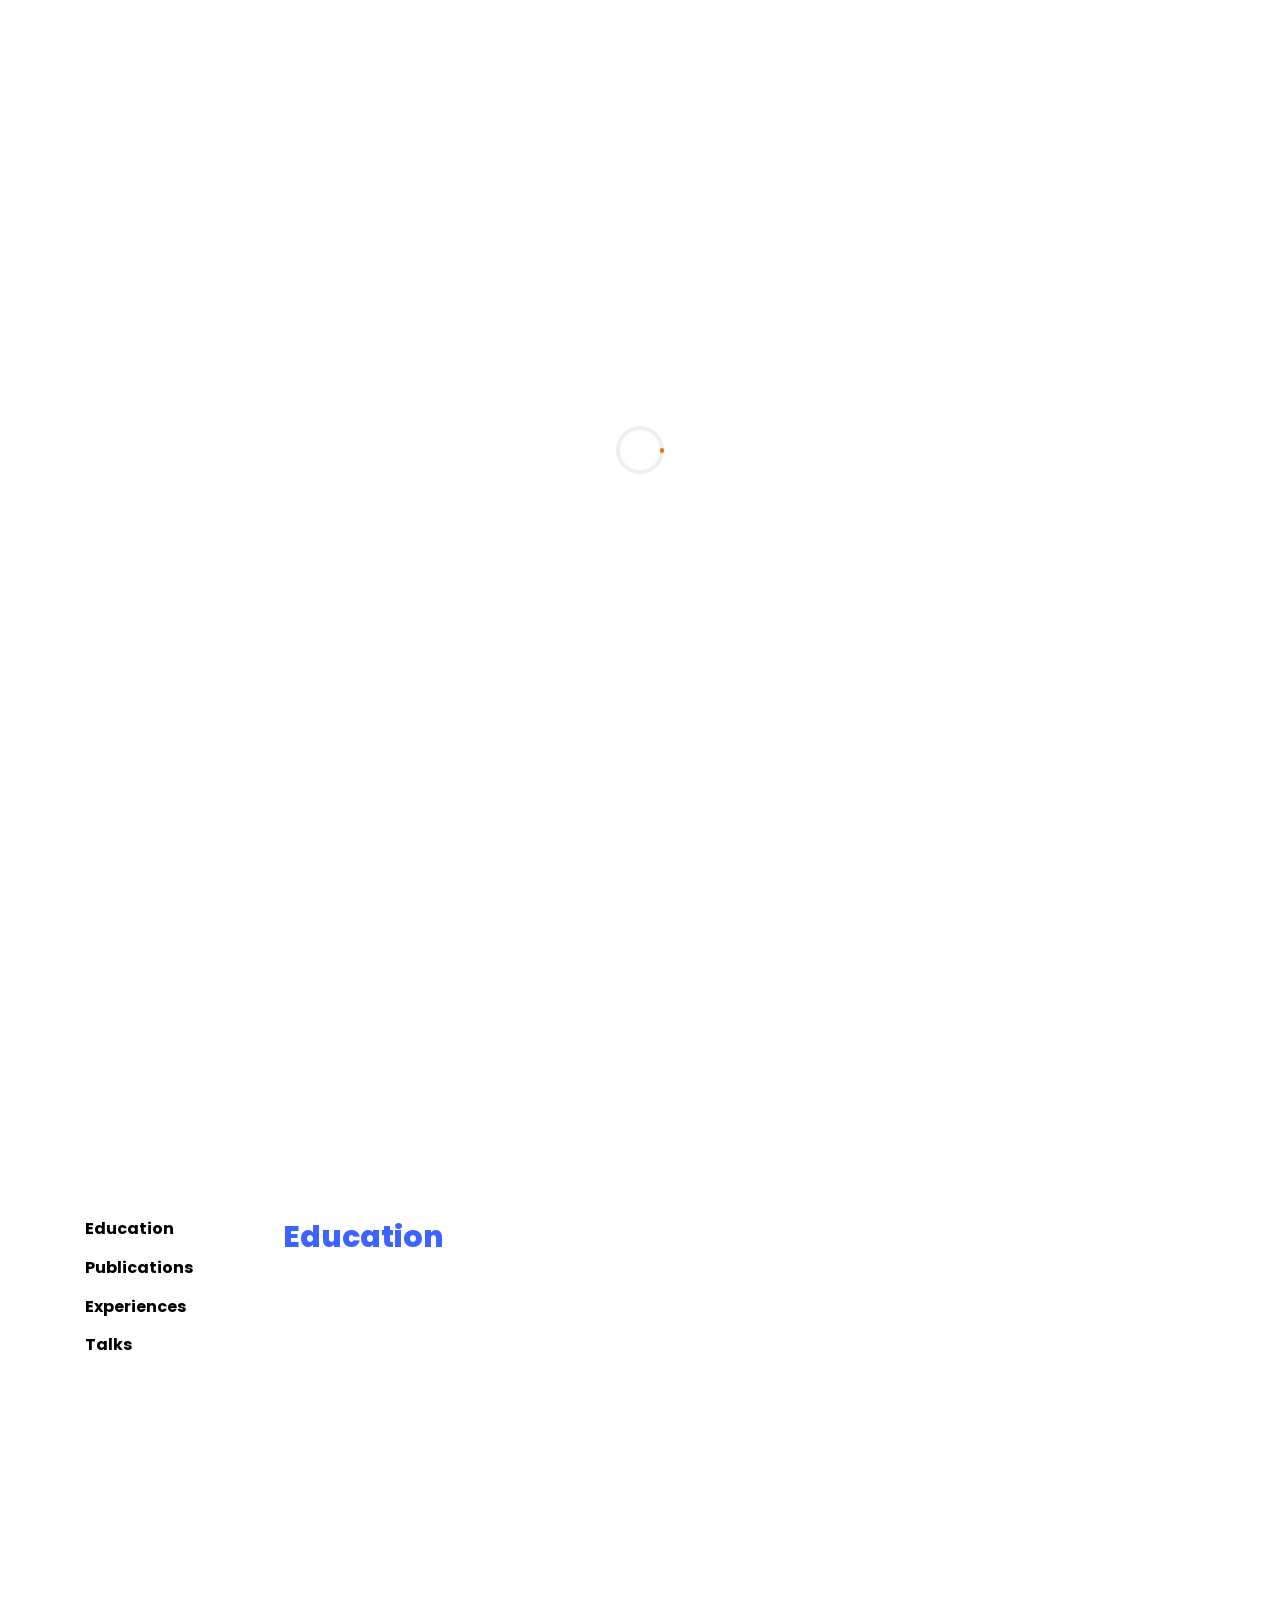
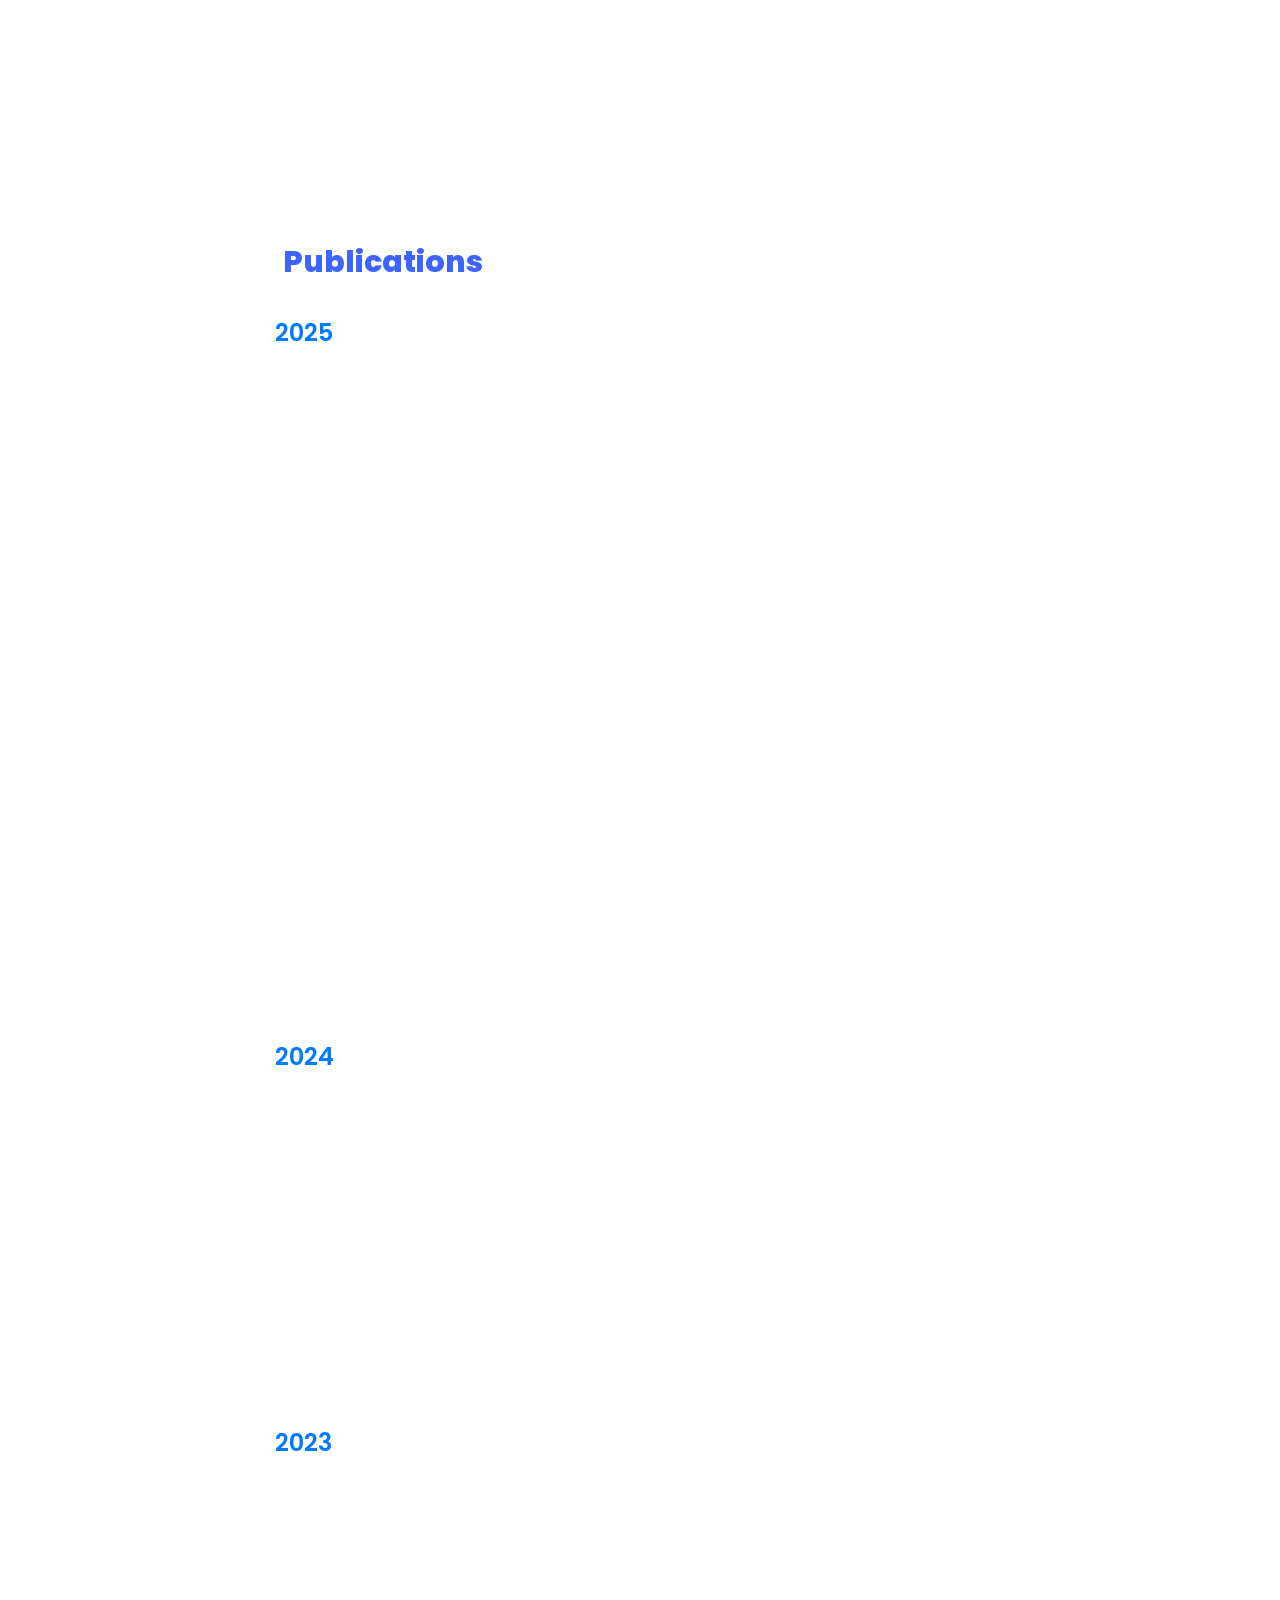
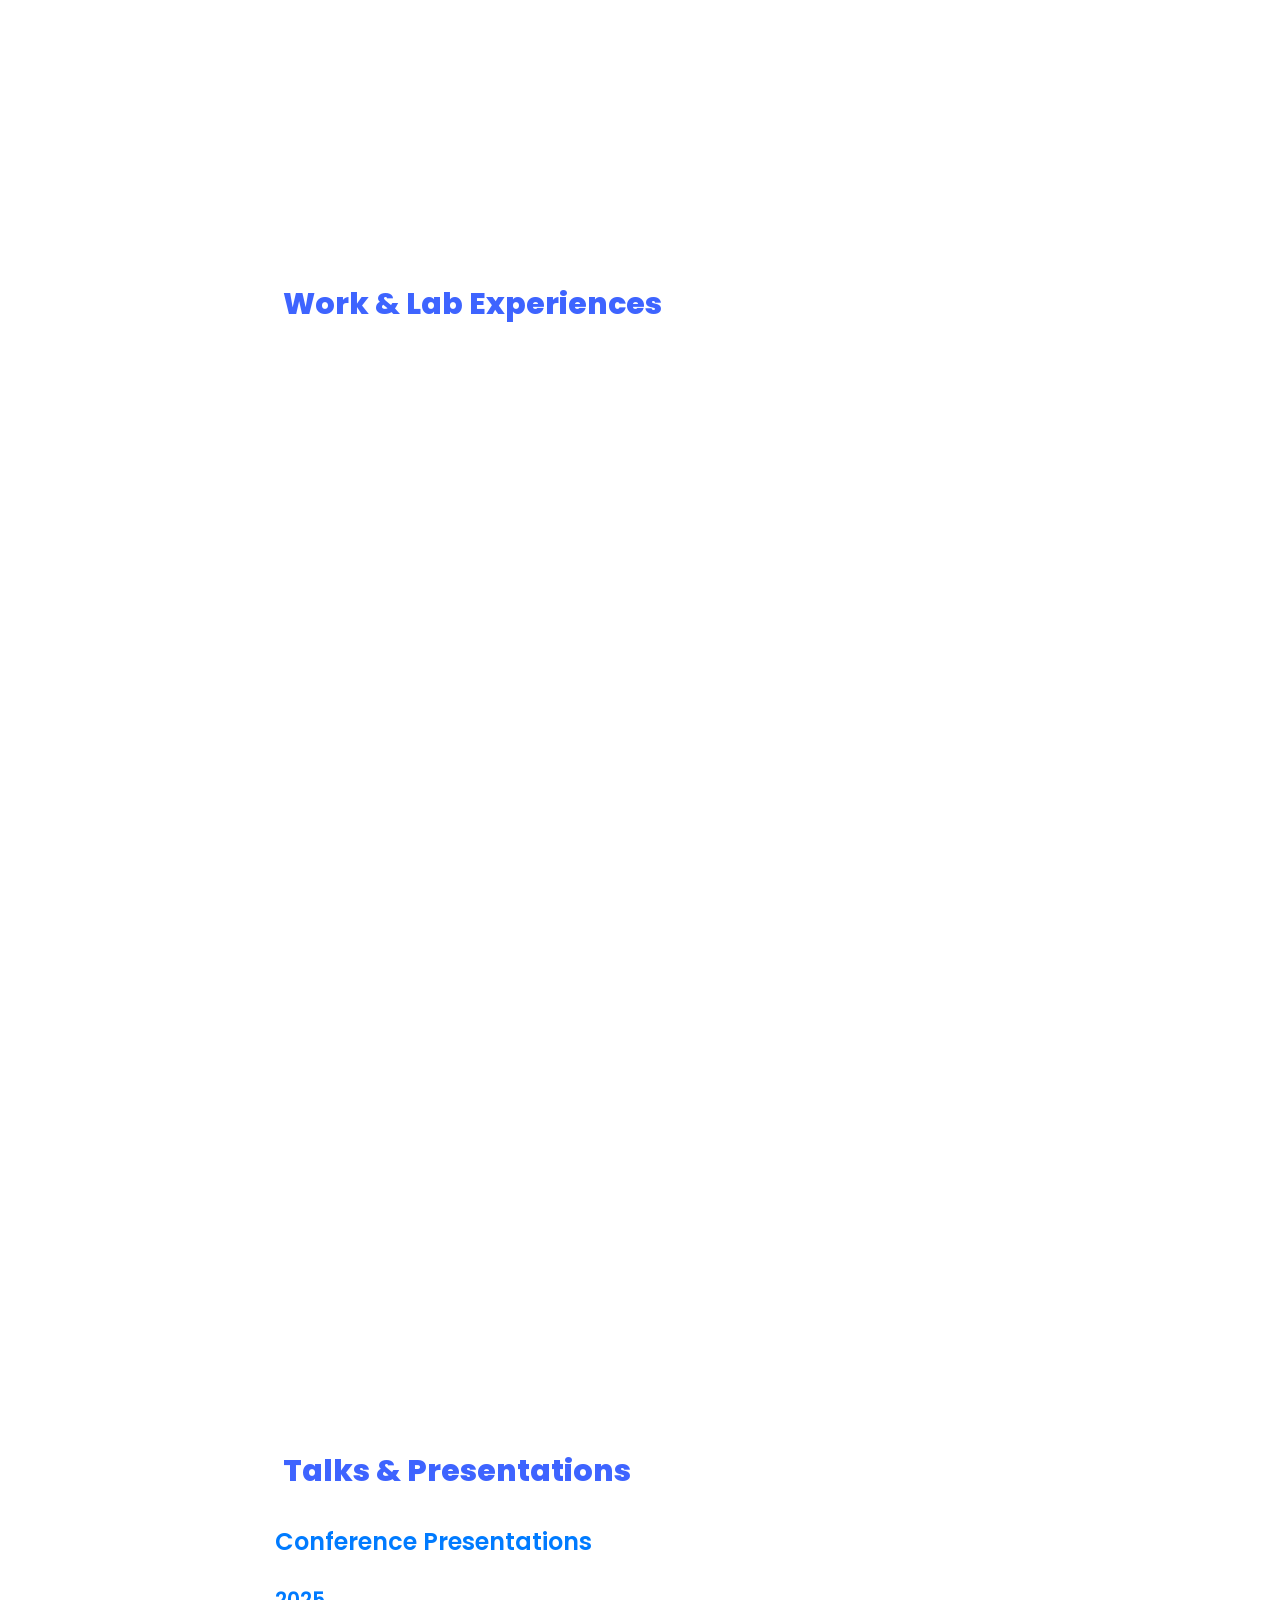
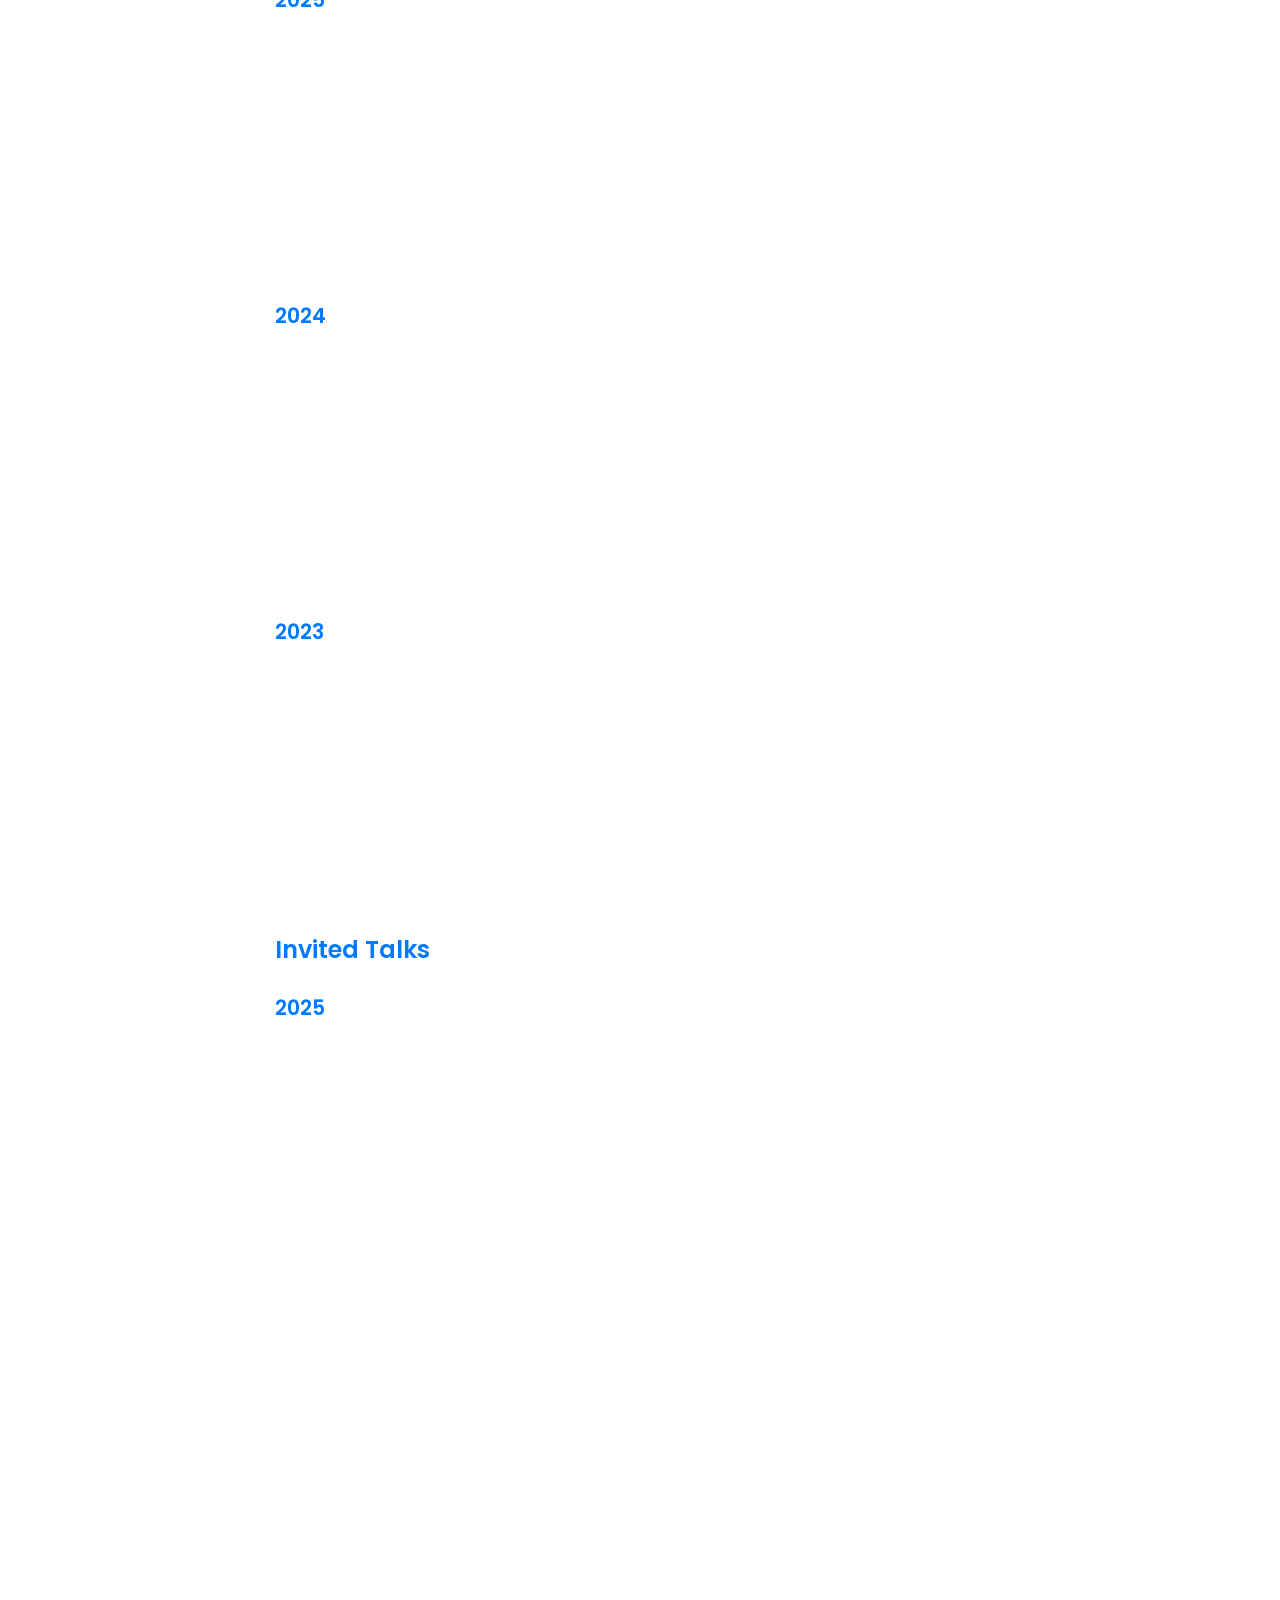
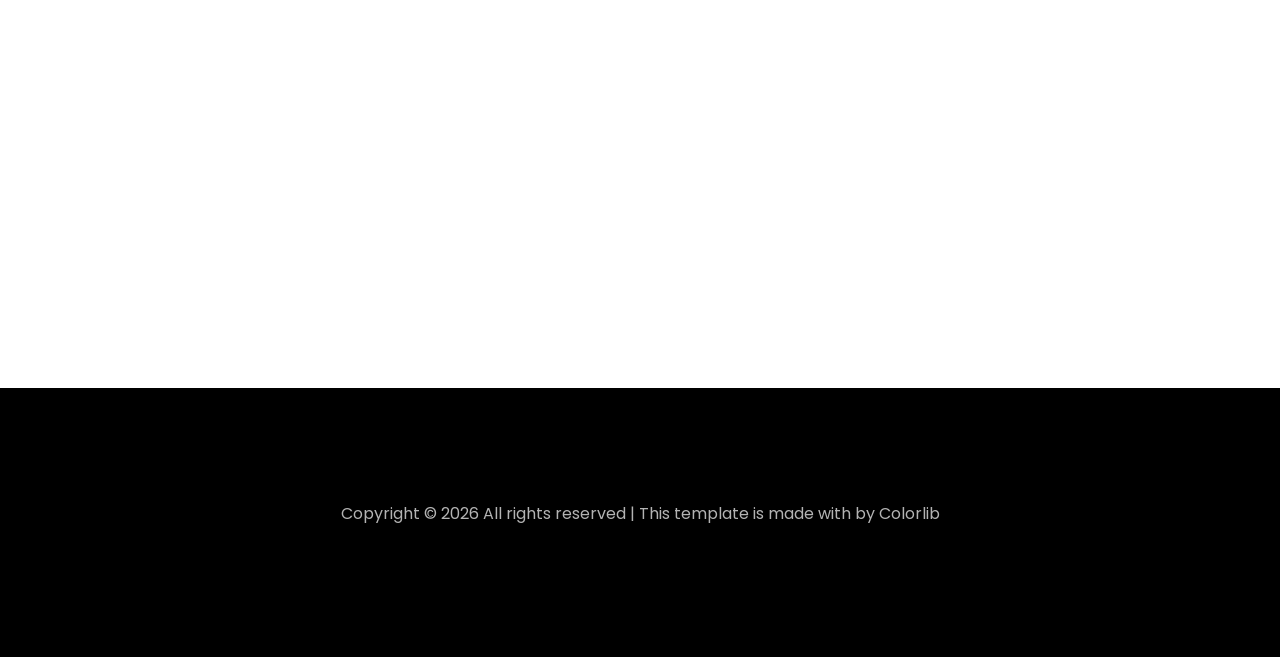
==== index.html @ ca30f2aa "mobile interactice" ====
<!DOCTYPE html>
<html lang="en">

<head>
	<title>AI Researcher Kim DongJin</title>
	<meta charset="utf-8">
	<meta name="viewport" content="width=device-width, initial-scale=1, shrink-to-fit=no">

	<link href="https://fonts.googleapis.com/css?family=Poppins:100,200,300,400,500,600,700,800,900" rel="stylesheet">

	<link rel="stylesheet" href="css/open-iconic-bootstrap.min.css">
	<link rel="stylesheet" href="css/animate.css">

	<link rel="stylesheet" href="css/owl.carousel.min.css">
	<link rel="stylesheet" href="css/owl.theme.default.min.css">
	<link rel="stylesheet" href="css/magnific-popup.css">

	<link rel="stylesheet" href="css/aos.css">

	<link rel="stylesheet" href="css/ionicons.min.css">

	<link rel="stylesheet" href="css/flaticon.css">
	<link rel="stylesheet" href="css/icomoon.css">
	<link rel="stylesheet" href="css/style.css">
</head>

<body data-spy="scroll" data-target=".site-navbar-target" data-offset="300">


	<nav class="navbar navbar-expand-lg navbar-dark ftco_navbar ftco-navbar-light site-navbar-target" id="ftco-navbar">
		<div class="container">
			<a class="navbar-brand" href="index.html"><span>K</span>imDongJin</a>
			<button class="navbar-toggler js-fh5co-nav-toggle fh5co-nav-toggle" type="button" data-toggle="collapse"
				data-target="#ftco-nav" aria-controls="ftco-nav" aria-expanded="false" aria-label="Toggle navigation">
				<span class="oi oi-menu"></span> Menu
			</button>

			<div class="collapse navbar-collapse" id="ftco-nav">
				<ul class="navbar-nav nav ml-auto">
					<li class="nav-item"><a href="#home-section" class="nav-link"><span>Home</span></a></li>
					<li class="nav-item"><a href="#about-section" class="nav-link"><span>About</span></a></li>
					<li class="nav-item"><a href="#page-1" class="nav-link"><span>Education</span></a></li>
					<li class="nav-item"><a href="#page-2" class="nav-link"><span>Publications</span></a></li>
					<li class="nav-item"><a href="#page-3" class="nav-link"><span>Experiences</span></a></li>
					<li class="nav-item"><a href="#page-4" class="nav-link"><span>Talks</span></a></li>
					<li class="nav-item"><a href="#contact-section" class="nav-link"><span>Contact</span></a></li>
				</ul>
			</div>
		</div>
	</nav>
	<section class="hero-wrap js-fullheight">
		<div class="overlay"></div>
		<div class="container">
			<div class="row no-gutters slider-text js-fullheight justify-content-center align-items-center">
				<div class="col-lg-8 col-md-6 ftco-animate d-flex align-items-center">
					<div class="text text-center">
						<span class="subheading">Hello! I am</span>
						<h1>
							Kim Dongjin
						</h1>
						<h2>I'm a
							<span class="txt-rotate" data-period="500"
								data-rotate='[  "AI Researcher", "Ph.D Student"]'></span>
						</h2>
					</div>
				</div>
			</div>
		</div>
		</div>
		<div class="mouse">
			<a href="#" class="mouse-icon">
				<div class="mouse-wheel"><span class="ion-ios-arrow-round-down"></span></div>
			</a>
		</div>
	</section>

	<section class="ftco-about img ftco-section ftco-no-pt ftco-no-pb" id="about-section">
		<div class="container">
			<div class="row d-flex no-gutters">
				<div class="col-md-6 col-lg-6 d-flex">
					<div class="img-about img d-flex align-items-stretch">
						<div class="overlay"></div>
						<div class="img d-flex align-self-stretch align-items-center"
							style="background-image:url(images/about.jpeg);">
						</div>
					</div>
				</div>
				<div class="col-md-6 col-lg-6 pl-md-5 py-5">
					<div class="row justify-content-start pb-3">
						<div class="col-md-12 heading-section ftco-animate">
							<h1 class="big">About</h1>
							<h2 class="mb-4">About Me</h2>
							<p>I am <b class="text-primary">an integrated M.S.–Ph.D. student in the DAVIAN Lab at KAIST AI, advised by Professor Jaegul Choo.</b> My research interests include Vision-Language-Action (VLA), LLM Safety, and various multi-modal learning tasks.</p>
							<ul class="about-info mt-4 px-md-0 px-2">
								<li class="d-flex"><span>Name:</span> <span>Kim Dongjin</span></li>
								<li class="d-flex"><span>Address:</span> <span>Seoul, South Korea</span></li>
								<li class="d-flex"><span>Email:</span> <span>dj_kim@kaist.ac.kr</span></li>
								<!-- <li class="d-flex"><span>Phone: </span> <span>+82-10-2128-0852</span></li> -->
								<li class="d-flex"><span>LinkedIn: </span> <span><a href="https://www.linkedin.com/in/dongjin-kim-2447952a0/" target="_blank">Click here</span></li>
							</ul>
						</div>
					</div>
					<div class="counter-wrap ftco-animate d-flex mt-md-3">
						<div class="text">
							<p class="mb-4">
								<span class="number" data-number="4">0</span>
								<span>Publications</span>
							</p>
							<p><a target="_blank"
									href="https://drive.google.com/file/d/127bTJ8GQunh0UgQpf-zDxb_RNeR0XyL8/view?usp=sharing"
									class="btn btn-primary py-3 px-3">Download CV</a></p>
						</div>
					</div>
				</div>
			</div>
		</div>
	</section>

	<section class="ftco-section ftco-no-pb ftco-counter img" id="section-counter">
		<div class="container-fluid px-md-5">
			<div class="row d-md-flex align-items-center">
				<div class="col-md d-flex justify-content-center counter-wrap ftco-animate">
					<div class="block-18 shadow">
						<div class="text">
							<strong class="number" data-number="4">0</strong>
							<span>Published Papers</span>
						</div>
					</div>
				</div>
				<!-- <div class="col-md d-flex justify-content-center counter-wrap ftco-animate">
					<div class="block-18 shadow">
						<div class="text">
							<strong class="number" data-number="5">0</strong>
							<span>Complete Projects</span>
						</div>
					</div>
				</div> -->
				<div class="col-md d-flex justify-content-center counter-wrap ftco-animate">
					<div class="block-18 shadow">
						<div class="text">
							<strong class="number" data-number="999">0</strong>
							<span>Total Research Hours</span>
						</div>
					</div>
				</div>
				<div class="col-md d-flex justify-content-center counter-wrap ftco-animate">
					<div class="block-18 shadow">
						<div class="text">
							<strong class="number" data-number="32">0</strong>
							<span>Sleepless Nights</span>
						</div>
					</div>
				</div>
			</div>
		</div>
	</section>


	<section class="ftco-section ftco-no-pb goto-here" id="resume-section">
		<div class="container">
			<div class="row">
				<div class="col-md-2">
					<nav id="navi">
						<ul>
							<li><a href="#page-1">Education</a></li>
							<li><a href="#page-2">Publications</a></li>
							<li><a href="#page-3">Experiences</a></li>
							<li><a href="#page-4">Talks</a></li>
						</ul>
					</nav>
				</div>
				<div class="col-md-10" id="education-section">
					<div id="page-1" class="page one">
						<h2 class="heading"><span class="icon-graduation-cap mr-2"></span>Education</h2>
						<div class="resume-wrap d-flex ftco-animate">
							<div class="text">
								<span class="date">2025-Present</span>
								<h2>Integrated M.S.–Ph.D. in AI</h2>
								<span class="position">KAIST, DAVIAN Lab</span>
								<ul>
									<li>Advisor: Prof. Jaegul Choo</li>
									<li>Research focus: VLA, LLM Safety, multi-modal learning</li>
								</ul>
							</div>
						</div>
						<div class="resume-wrap d-flex ftco-animate">
							<div class="text">
								<span class="date">2019-2025</span>
								<h2>B.S. in Computer Science & Engineering</h2>
								<span class="position">Kyung Hee University</span>
								<ul>
									<li>Undergraduate researcher at Visual AI Lab</li>
									<li>Advisor: Prof. Jung Uk Kim</li>
									<li>Research focus: Multi-modal learning, Video Understanding, Sound Source Localization</li>
								</ul>
							</div>
						</div>

						<!-- <div class="resume-wrap d-flex ftco-animate">
							<div class="icon d-flex align-items-center justify-content-center">
								<span class="flaticon-ideas"></span>
							</div>
							<div class="text pl-3">
								<span class="date">2014-2015</span>
								<h2>Diploma in Computer</h2>
								<span class="position">Cambridge University</span>
								<p>A small river named Duden flows by their place and supplies it with the necessary
									regelialia. It is a paradisematic country, in which roasted parts of sentences fly
									into your mouth.</p>
							</div>
						</div> -->
					</div>

					<div id="page-2" class="page two">
						<h2 class="heading"><span class="icon-book mr-2"></span>Publications</h2>
						
						<!-- 2025 Publications -->
						<div class="publication-year-group mb-5">
							<h3 class="mb-4" style="color: #007bff; font-size: 1.5rem; font-weight: 600;">2025</h3>
							
							<div class="resume-wrap d-flex ftco-animate mb-4">
								<div class="publication-image d-flex align-items-center justify-content-center">
									<a href="images/publications/2025cvpr.png" class="image-popup" data-gallery="2025">
										<img src="images/publications/2025cvpr.png" alt="Paper Figure">
									</a>
								</div>
								<div class="text pl-3">
									<h2>Object-aware Sound Source Localization via Audio-Visual Scene Understanding</h2>
									<span class="position">CVPR 2025</span>
									<p>Sung Jin Um*, <b class="text-primary">Dongjin Kim*</b>, Sangmin Lee, Jung Uk Kim (*Equal contribution)</p>
									<div class="publication-links">
										<a href="https://arxiv.org/pdf/2506.18557" target="_blank" class="btn btn-outline-secondary btn-sm">Paper</a>
										<a href="https://github.com/VisualAIKHU/OA-SSL" target="_blank" class="btn btn-outline-secondary btn-sm">Code</a>
									</div>
									<p class="mt-2">
										<span class="badge badge-secondary mr-1">#Multi-modal</span>
										<span class="badge badge-secondary mr-1">#Video Understanding</span>
										<span class="badge badge-secondary mr-1">#Sound Source Localization</span>
									</p>
								</div>
							</div>
							
							<div class="resume-wrap d-flex ftco-animate mb-4">
								<div class="publication-image d-flex align-items-center justify-content-center">
									<a href="images/publications/2025aaai.png" class="image-popup" data-gallery="2025">
										<img src="images/publications/2025aaai.png" alt="Paper Figure">
									</a>
								</div>
								<div class="text pl-3">
									<h2>Watch Video, Catch Keyword: Context-aware Keyword Attention for Moment Retrieval and Highlight Detection</h2>
									<span class="position">AAAI 2025</span>
									<p>Sung Jin Um, <b class="text-primary">Dongjin Kim</b>, Sangmin Lee, Jung Uk Kim</p>
									<div class="publication-links">
										<a href="https://arxiv.org/pdf/2501.02504" target="_blank" class="btn btn-outline-secondary btn-sm">Paper</a>
										<a href="https://github.com/VisualAIKHU/Keyword-DETR" target="_blank" class="btn btn-outline-secondary btn-sm">Code</a>
									</div>
									<p class="mt-2">
										<span class="badge badge-secondary mr-1">#Multi-modal</span>
										<span class="badge badge-secondary mr-1">#Video Understanding</span>
										<span class="badge badge-secondary mr-1">#Moment Retrieval</span>
										<span class="badge badge-secondary mr-1">#Highlight Detection</span>
									</p>
								</div>
							</div>
						</div>
						
						<!-- 2024 Publications -->
						<div class="publication-year-group mb-5">
							<h3 class="mb-4" style="color: #007bff; font-size: 1.5rem; font-weight: 600;">2024</h3>
							
							<div class="resume-wrap d-flex ftco-animate mb-4">
								<div class="publication-image d-flex align-items-center justify-content-center">
									<a href="images/publications/2024cvpr.png" class="image-popup">
										<img src="images/publications/2024cvpr.png" alt="Paper Figure">
									</a>
								</div>
								<div class="text pl-3">
									<h2>Learning to Visually Localize Sound Sources from Mixtures without Prior Source Knowledge</h2>
									<span class="position">CVPR 2024</span>
									<p><b class="text-primary">Dongjin Kim*</b>, Sung Jin Um*, Sangmin Lee, Jung Uk Kim (*Equal contribution)</p>
									<div class="publication-links">
										<a href="https://arxiv.org/pdf/2403.17420" target="_blank" class="btn btn-outline-secondary btn-sm">Paper</a>
										<a href="https://github.com/VisualAIKHU/NoPrior_MultiSSL" target="_blank" class="btn btn-outline-secondary btn-sm">Code</a>
									</div>
									<p class="mt-2">
										<span class="badge badge-secondary mr-1">#Multi-modal</span>
										<span class="badge badge-secondary mr-1">#Video Understanding</span>
										<span class="badge badge-secondary mr-1">#Sound Source Localization</span>
									</p>
								</div>
							</div>
						</div>
						
						<!-- 2023 Publications -->
						<div class="publication-year-group mb-5">
							<h3 class="mb-4" style="color: #007bff; font-size: 1.5rem; font-weight: 600;">2023</h3>
							
							<div class="resume-wrap d-flex ftco-animate mb-4">
								<div class="publication-image d-flex align-items-center justify-content-center">
									<a href="images/publications/2023acmmm.png" class="image-popup">
										<img src="images/publications/2023acmmm.png" alt="Paper Figure">
									</a>
								</div>
								<div class="text pl-3">
									<h2>Audio-Visual Spatial Integration and Recursive Attention for Robust Sound Source Localization</h2>
									<span class="position">ACM MM 2023</span>
									<p>Sung Jin Um*, <b class="text-primary">Dongjin Kim*</b>, Jung Uk Kim (*Equal contribution)</p>
									<div class="publication-links">
										<a href="https://arxiv.org/pdf/2308.06087" target="_blank" class="btn btn-outline-secondary btn-sm">Paper</a>
										<a href="https://github.com/VisualAIKHU/SIRA-SSL" target="_blank" class="btn btn-outline-secondary btn-sm">Code</a>
									</div>
									<p class="mt-2">
										<span class="badge badge-secondary mr-1">#Multi-modal</span>
										<span class="badge badge-secondary mr-1">#Video Understanding</span>
										<span class="badge badge-secondary mr-1">#Sound Source Localization</span>
									</p>
								</div>
							</div>
							
	
						</div>
					</div>
					<div id="page-3" class="page three">
						<h2 class="heading"><span class="icon-briefcase mr-2"></span>Work & Lab Experiences</h2>
						<div class="resume-wrap d-flex ftco-animate">
							<div class="text">
								<span class="date">2025.03-Present</span>
								<h2>Integrated M.S.–Ph.D. Student</h2>
								<span class="position">DAVIAN Lab, KAIST AI</span>
								<ul>
									<li>Research on VLA, LLM Safety, and multi-modal learning.</li>
								</ul>
							</div>

						</div>
						<div class="resume-wrap d-flex ftco-animate">
							<div class="text">
								<span class="date">2024.03-2024.08</span>
								<h2>AI Engineer</h2>
								<span class="position">LETSUR, AI Startup</span>
								<ul>
									<li>Development of AI-based services utilizing LLMs and RAG</li>
								</ul>
							</div>
						</div>
						<div class="resume-wrap d-flex ftco-animate">
							<div class="text">
								<span class="date">2024.01-2024.02</span>
								<h2>AI Research Intern</h2>
								<span class="position">ETRI, Electronics and Telecommunications Research Institute</span>
								<ul>
									<li>Research on Video Moment Retrieval and Highlight Detection</li>
								</ul>
							</div>
						</div>
						<div class="resume-wrap d-flex ftco-animate">
							<div class="text">
								<span class="date">2022.11-2025.02</span>
								<h2>Undergraduate Researcher</h2>
								<span class="position">Visaul AI Lab, Kyung Hee University</span><br>
								<b class="text-primary">Supervisor</b>
								<p>Jung Uk Kim</p>
								<b class="text-primary">Publications</b>
								<ul>
									<li>[CVPR 2025] Object-aware Sound Source Localization via Audio-Visual Scene Understanding</li>
									<li>[AAAI 2025] Watch Video, Catch Keyword: Context-aware Keyword Attention for Moment Retrieval and Highlight Detection</li>
									<li>[CVPR 2024] Learning to Visually Localize Sound Sources from Mixtures without Prior Source Knowledge</li>
									<li>[ACM MM 2023] Audio-Visual Spatial Integration and Recursive Attention for Robust Sound Source Localization</li>
								</ul>
							</div>
						</div>
					</div>
					<div id="page-4" class="page four">
						<h2 class="heading"><span class="icon-microphone mr-2"></span>Talks & Presentations</h2>
						
						<!-- Conference Presentations -->
						<div class="mb-5">
							<h3 class="mb-4" style="color: #007bff; font-size: 1.5rem; font-weight: 600;">Conference Presentations</h3>
							
							<!-- 2025 Conference Presentations -->
							<div class="conference-presentations-year-group mb-5">
								<h4 class="mb-4" style="color: #007bff; font-size: 1.3rem; font-weight: 600;">2025</h4>
								<div class="resume-wrap d-flex ftco-animate mb-4">
									<div class="text">
										<h2>Object-aware Sound Source Localization via Audio-Visual Scene Understanding</h2>
										<span class="position">CVPR 2025, Nashville, Tennessee</span>
										<p>Poster presentation at the Conference on Computer Vision and Pattern Recognition (CVPR) 2025.</p>
										<p><a href="https://drive.google.com/file/d/1jiWdDW-M36Kz0_FKCIjJUfNUm4NLBTTj/view?usp=sharing" target="_blank" class="btn btn-outline-secondary btn-sm">Poster</a></p>
									</div>
								</div>
							</div>
							
							<!-- 2024 Conference Presentations -->
							<div class="conference-presentations-year-group mb-5">
								<h4 class="mb-4" style="color: #007bff; font-size: 1.3rem; font-weight: 600;">2024</h4>
								<div class="resume-wrap d-flex ftco-animate mb-4">
									<div class="text">
										<h2>Learning to Visually Localize Sound Sources from Mixtures without Prior Source Knowledge</h2>
										<span class="position">CVPR 2024, Seattle, WA</span>
										<p>Poster presentation at the Conference on Computer Vision and Pattern Recognition (CVPR) 2024.</p>
										<p><a href="https://drive.google.com/file/d/193Kaj39fKGO5P8gANP2YrtEUzGP53D9f/view?usp=sharing" target="_blank" class="btn btn-outline-secondary btn-sm">Poster</a></p>
									</div>
								</div>
							</div>
							
							<!-- 2023 Conference Presentations -->
							<div class="conference-presentations-year-group mb-5">
								<h4 class="mb-4" style="color: #007bff; font-size: 1.3rem; font-weight: 600;">2023</h4>
								<div class="resume-wrap d-flex ftco-animate mb-4">
									<div class="text">
										<h2>Audio-Visual Spatial Integration and Recursive Attention for Robust Sound Source Localization</h2>
										<span class="position">ACM MM 2023, Ottawa, Canada</span>
										<p>Poster presentation at the ACM International Conference on Multimedia (ACM MM) 2023.</p>
										<p><a href="https://drive.google.com/file/d/1hsAtNijwl_e8HYFY-YE4gqDRqW5Z518Z/view?usp=sharing" target="_blank" class="btn btn-outline-secondary btn-sm">Poster</a></p>
									</div>
								</div>
							</div>
						</div>
						
						<!-- Invited Talks -->
						<div>
							<h3 class="mb-4" style="color: #007bff; font-size: 1.5rem; font-weight: 600;">Invited Talks</h3>
							
							<!-- 2025 Invited Talks -->
							<div class="invited-talks-year-group mb-5">
								<h4 class="mb-4" style="color: #007bff; font-size: 1.3rem; font-weight: 600;">2025</h4>
								
								<div class="resume-wrap d-flex ftco-animate mb-4">
									<div class="text">
										<h2>My Experience of CVPR Acceptance as an Undergraduate and Advice for Graduate School</h2>
										<span class="position">NexusAI Cohort 2 Final Seminar, Seoul, South Korea</span>
										<p>Invited talk on my experience of submitting CVPR 2025 and my advice for pursuing a PhD.</p>
										<p><a href="https://docs.google.com/presentation/d/1dxXHxFden4PiSRDmVaeSS21DxjGIrmlee7jQmjLEZIk/edit?usp=sharing" target="_blank" class="btn btn-outline-secondary btn-sm">Slides</a></p>
									</div>
								</div>
								
								<!-- <div class="resume-wrap d-flex ftco-animate mb-4">
									<div class="text">
										<h2>Invited Talk Title</h2>
										<span class="position">Event Name, Location</span>
										<p>Description of the invited talk.</p>
										<p><a href="#" target="_blank" class="btn btn-outline-secondary btn-sm">Slides</a></p>
									</div>
								</div> -->
							</div>
						</div>
					</div>
				</div>
			</div>
		</div>
	</section>

	<!-- <section class="ftco-section ftco-hireme img" style="background-image: url(images/bg_1.jpg)">
		<div class="overlay"></div>
		<div class="container">
			<div class="row justify-content-center">
				<div class="col-md-7 ftco-animate text-center">
					<h2>함께할 <span>회사를 찾는 중</span> 입니다.</h2>
					<p>A small river named Duden flows by their place and supplies it with the necessary regelialia.</p>
					<p class="mb-0"><a href="#" class="btn btn-primary py-3 px-5">연락주세요.</a></p>
				</div>
			</div>
		</div>
	</section> -->

	<section class="ftco-section contact-section ftco-no-pb" id="contact-section">
		<div class="container">
			<div class="row justify-content-center mb-5 pb-3">
				<div class="col-md-7 heading-section text-center ftco-animate">
					<h1 class="big big-2">Contact</h1>
					<h2 class="mb-4">Contact Me</h2>
					<p>
					If you have questions about my research<br>
					or would like to discuss a potential collaboration,<br />
					please feel free to reach out at any time.</p>
				</div>
			</div>

			<div class="row d-flex contact-info mb-5">
				<div class="col-md-6 col-lg-3 d-flex ftco-animate">
					<div class="align-self-stretch box text-center p-4 shadow">
						<div class="icon d-flex align-items-center justify-content-center">
							<span class="icon-map-signs"></span>
						</div>
						<div>
							<h3 class="mb-4">Address</h3>
							<p>Seoul, South Korea</p>
						</div>
					</div>
				</div>
				<div class="col-md-6 col-lg-3 d-flex ftco-animate">
					<div class="align-self-stretch box text-center p-4 shadow">
						<div class="icon d-flex align-items-center justify-content-center">
							<span class="icon-phone2"></span>
						</div>
						<div>
							<h3 class="mb-4">Contact Number</h3>
							<p><a href="tel://+82-10-2128-0852">+ 82 10 2128 0852</a></p>
						</div>
					</div>
				</div>
				<div class="col-md-6 col-lg-3 d-flex ftco-animate">
					<div class="align-self-stretch box text-center p-4 shadow">
						<div class="icon d-flex align-items-center justify-content-center">
							<span class="icon-paper-plane"></span>
						</div>
						<div>
							<h3 class="mb-4">Email Address</h3>
							<p><a href="mailto:dj_kim@kaist.ac.kr">dj_kim@kaist.ac.kr</a></p>
						</div>
					</div>
				</div>
				<div class="col-md-6 col-lg-3 d-flex ftco-animate">
					<div class="align-self-stretch box text-center p-4 shadow">
						<div class="icon d-flex align-items-center justify-content-center">
							<span class="icon-globe"></span>
						</div>
						<div>
							<h3 class="mb-4">LinkedIn</h3>
							<p><a href="https://www.linkedin.com/in/dongjin-kim-2447952a0/" target="_blank">LinkedIn Profile</a></p>
						</div>
					</div>
				</div>
			</div>

		</div>
	</section>


	<footer class="ftco-footer ftco-section">
		<div class="container">

			<div class="row">
				<div class="col-md-12 text-center">
					<p>
						<!-- Link back to Colorlib can't be removed. Template is licensed under CC BY 3.0. -->
						Copyright &copy;
						<script>document.write(new Date().getFullYear());</script> All rights reserved | This template
						is made with <i class="icon-heart color-danger" aria-hidden="true"></i> by <a
							href="https://colorlib.com" target="_blank">Colorlib</a>
						<!-- Link back to Colorlib can't be removed. Template is licensed under CC BY 3.0. -->
					</p>
				</div>
			</div>
		</div>
	</footer>



	<!-- loader -->
	<div id="ftco-loader" class="show fullscreen"><svg class="circular" width="48px" height="48px">
			<circle class="path-bg" cx="24" cy="24" r="22" fill="none" stroke-width="4" stroke="#eeeeee" />
			<circle class="path" cx="24" cy="24" r="22" fill="none" stroke-width="4" stroke-miterlimit="10"
				stroke="#F96D00" />
		</svg></div>


	<script src="js/jquery.min.js"></script>
	<script src="js/jquery-migrate-3.0.1.min.js"></script>
	<script src="js/popper.min.js"></script>
	<script src="js/bootstrap.min.js"></script>
	<script src="js/jquery.easing.1.3.js"></script>
	<script src="js/jquery.waypoints.min.js"></script>
	<script src="js/jquery.stellar.min.js"></script>
	<script src="js/owl.carousel.min.js"></script>
	<script src="js/jquery.magnific-popup.min.js"></script>
	<script src="js/aos.js"></script>
	<script src="js/jquery.animateNumber.min.js"></script>
	<script src="js/scrollax.min.js"></script>

	<script src="js/main.js"></script>

</body>

</html>
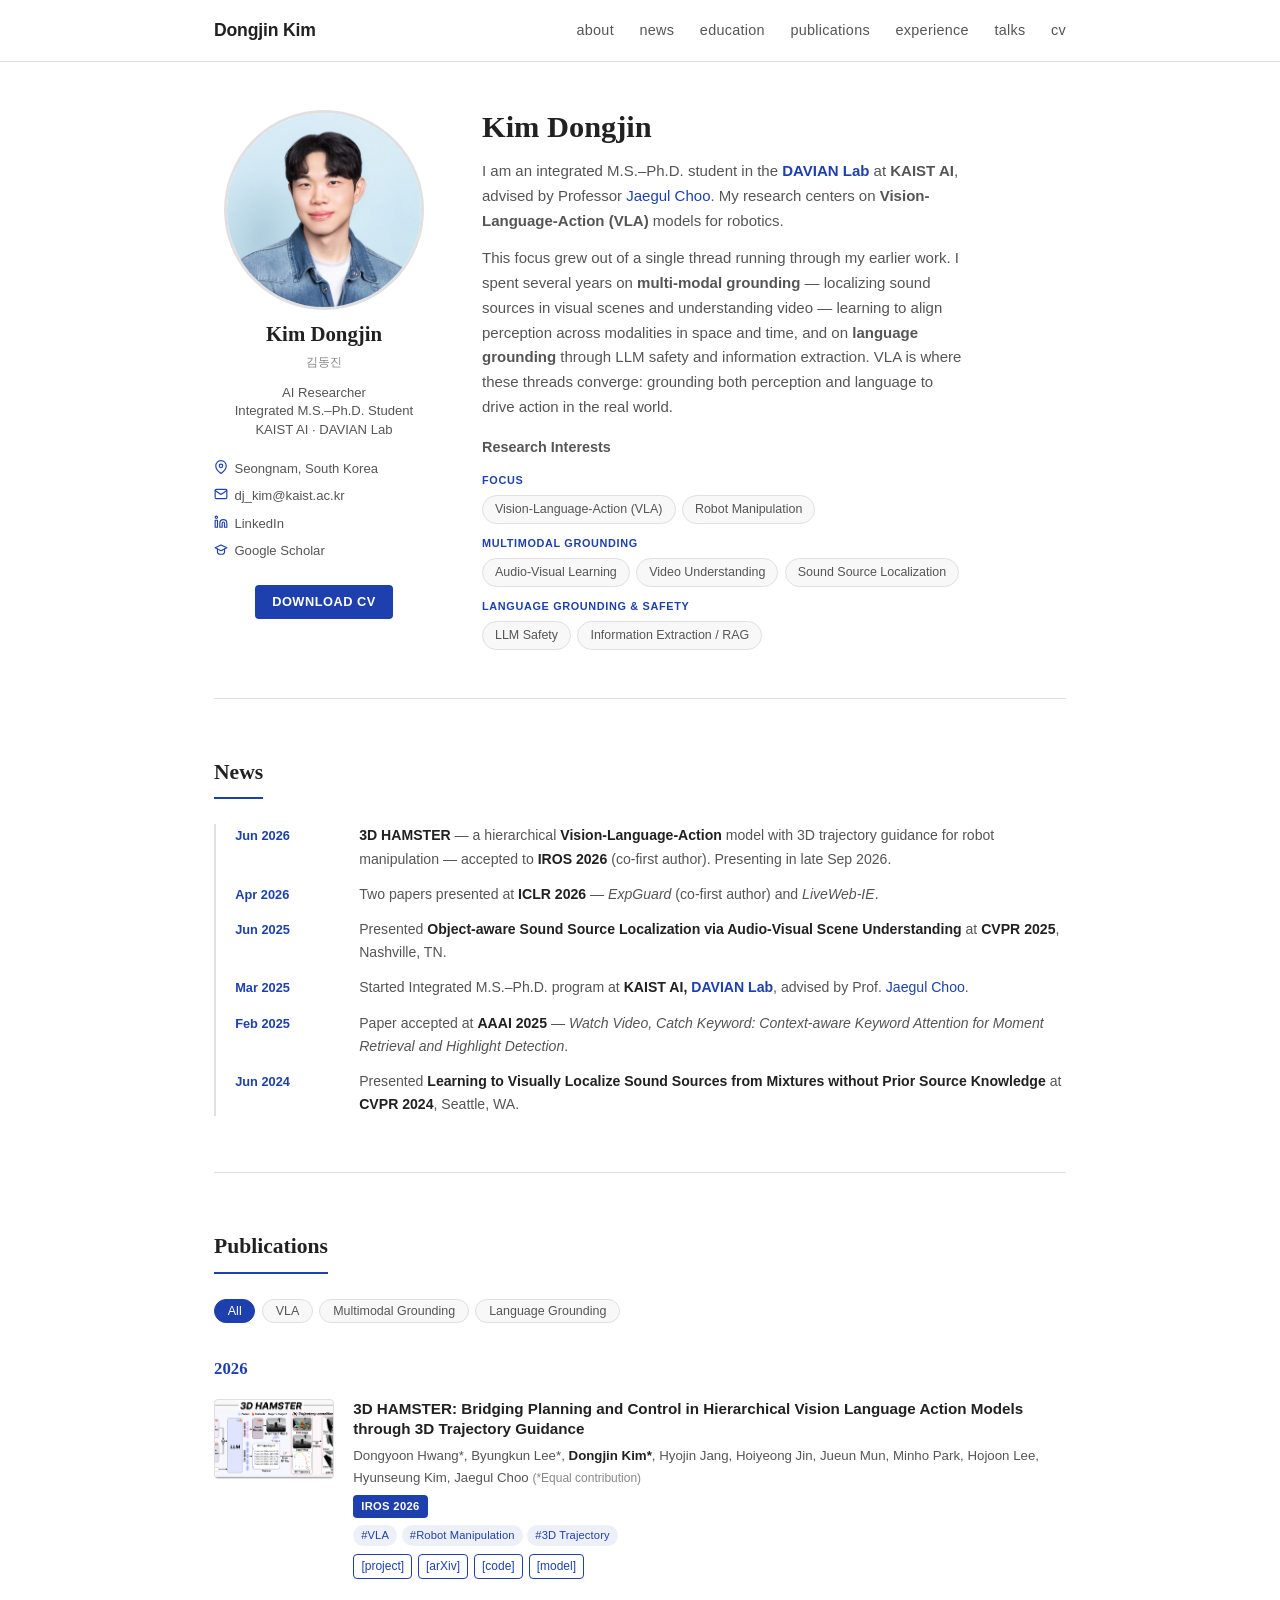
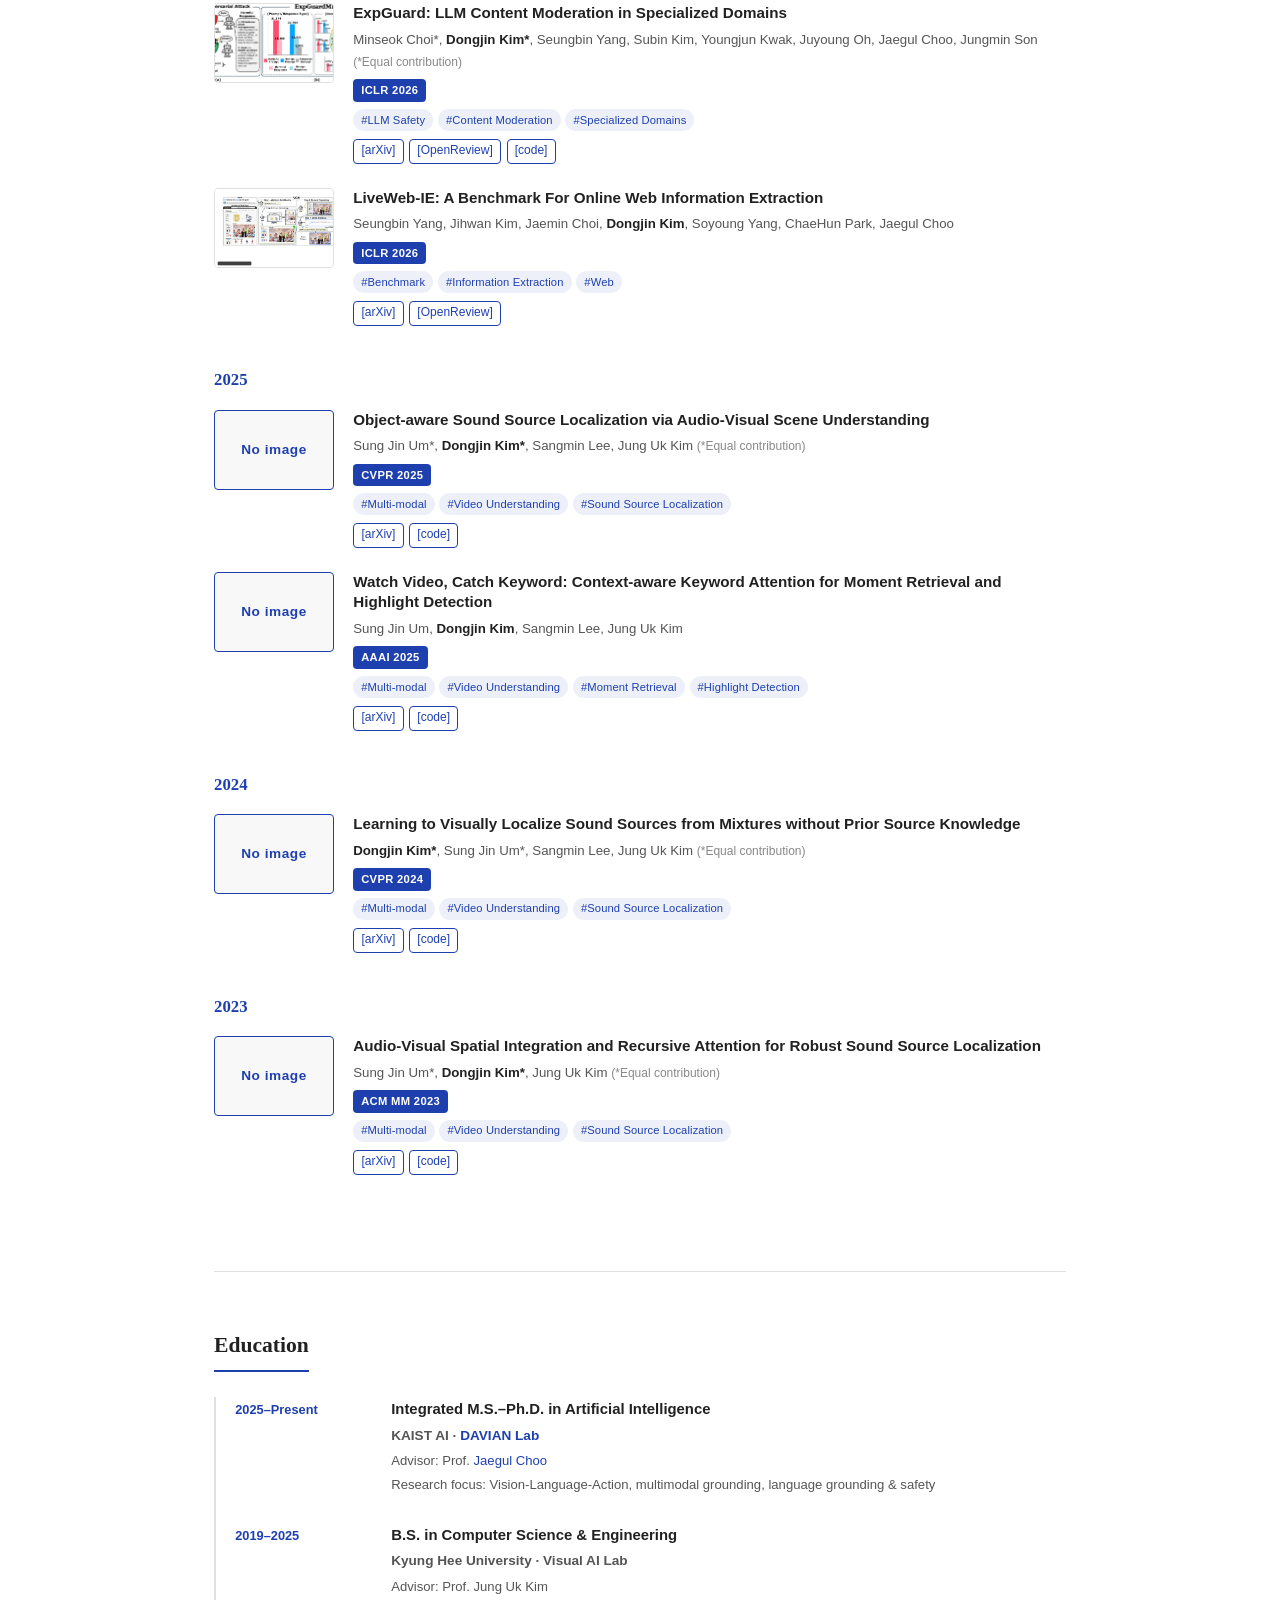
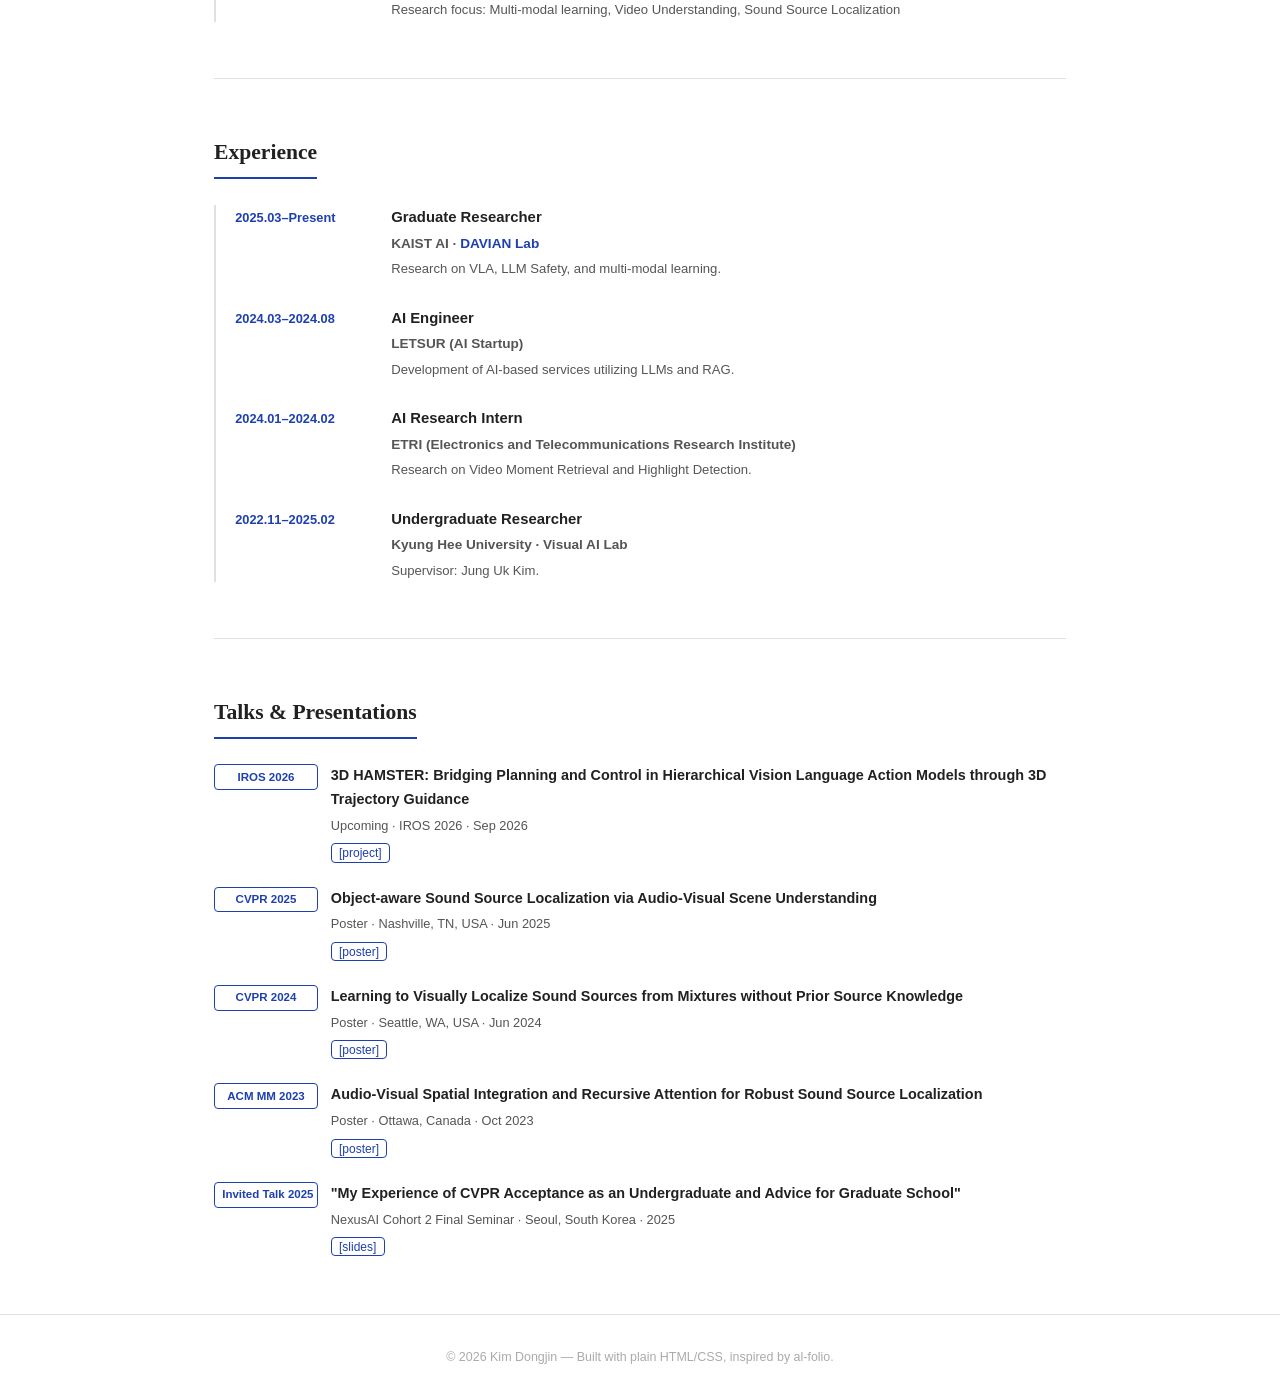
==== commit 274eef82: "feat: add 3D HAMSTER, VLA grounding narrative, and profile updates - Add 3D HAMSTER (IROS 2026, co-f" ====
--- a/index.html
+++ b/index.html
@@ -1,575 +1,592 @@
 <!DOCTYPE html>
 <html lang="en">
-
 <head>
-	<title>AI Researcher Kim DongJin</title>
-	<meta charset="utf-8">
-	<meta name="viewport" content="width=device-width, initial-scale=1, shrink-to-fit=no">
-
-	<link href="https://fonts.googleapis.com/css?family=Poppins:100,200,300,400,500,600,700,800,900" rel="stylesheet">
-
-	<link rel="stylesheet" href="css/open-iconic-bootstrap.min.css">
-	<link rel="stylesheet" href="css/animate.css">
-
-	<link rel="stylesheet" href="css/owl.carousel.min.css">
-	<link rel="stylesheet" href="css/owl.theme.default.min.css">
-	<link rel="stylesheet" href="css/magnific-popup.css">
-
-	<link rel="stylesheet" href="css/aos.css">
-
-	<link rel="stylesheet" href="css/ionicons.min.css">
-
-	<link rel="stylesheet" href="css/flaticon.css">
-	<link rel="stylesheet" href="css/icomoon.css">
-	<link rel="stylesheet" href="css/style.css">
+  <meta charset="UTF-8" />
+  <meta name="viewport" content="width=device-width, initial-scale=1.0" />
+  <title>Kim Dongjin — AI Researcher · KAIST</title>
+  <meta name="description" content="Portfolio of Kim Dongjin, Integrated M.S.–Ph.D. student at KAIST AI / DAVIAN Lab. Research on Vision-Language-Action (VLA), LLM Safety, and multi-modal learning." />
+  <meta property="og:title" content="Kim Dongjin — AI Researcher" />
+  <meta property="og:description" content="Integrated M.S.–Ph.D. student at KAIST AI / DAVIAN Lab. VLA · LLM Safety · Multi-modal learning." />
+  <meta property="og:image" content="images/profile_img_web.jpg" />
+  <meta property="og:type" content="website" />
+  <meta name="twitter:card" content="summary" />
+  <link rel="stylesheet" href="css/portfolio.css" />
 </head>
-
-<body data-spy="scroll" data-target=".site-navbar-target" data-offset="300">
-
-
-	<nav class="navbar navbar-expand-lg navbar-dark ftco_navbar ftco-navbar-light site-navbar-target" id="ftco-navbar">
-		<div class="container">
-			<a class="navbar-brand" href="index.html"><span>K</span>imDongJin</a>
-			<button class="navbar-toggler js-fh5co-nav-toggle fh5co-nav-toggle" type="button" data-toggle="collapse"
-				data-target="#ftco-nav" aria-controls="ftco-nav" aria-expanded="false" aria-label="Toggle navigation">
-				<span class="oi oi-menu"></span> Menu
-			</button>
-
-			<div class="collapse navbar-collapse" id="ftco-nav">
-				<ul class="navbar-nav nav ml-auto">
-					<li class="nav-item"><a href="#home-section" class="nav-link"><span>Home</span></a></li>
-					<li class="nav-item"><a href="#about-section" class="nav-link"><span>About</span></a></li>
-					<li class="nav-item"><a href="#page-1" class="nav-link"><span>Education</span></a></li>
-					<li class="nav-item"><a href="#page-2" class="nav-link"><span>Publications</span></a></li>
-					<li class="nav-item"><a href="#page-3" class="nav-link"><span>Experiences</span></a></li>
-					<li class="nav-item"><a href="#page-4" class="nav-link"><span>Talks</span></a></li>
-					<li class="nav-item"><a href="#contact-section" class="nav-link"><span>Contact</span></a></li>
-				</ul>
-			</div>
-		</div>
-	</nav>
-	<section class="hero-wrap js-fullheight">
-		<div class="overlay"></div>
-		<div class="container">
-			<div class="row no-gutters slider-text js-fullheight justify-content-center align-items-center">
-				<div class="col-lg-8 col-md-6 ftco-animate d-flex align-items-center">
-					<div class="text text-center">
-						<span class="subheading">Hello! I am</span>
-						<h1>
-							Kim Dongjin
-						</h1>
-						<h2>I'm a
-							<span class="txt-rotate" data-period="500"
-								data-rotate='[  "AI Researcher", "Ph.D Student"]'></span>
-						</h2>
-					</div>
-				</div>
-			</div>
-		</div>
-		</div>
-		<div class="mouse">
-			<a href="#" class="mouse-icon">
-				<div class="mouse-wheel"><span class="ion-ios-arrow-round-down"></span></div>
-			</a>
-		</div>
-	</section>
-
-	<section class="ftco-about img ftco-section ftco-no-pt ftco-no-pb" id="about-section">
-		<div class="container">
-			<div class="row d-flex no-gutters">
-				<div class="col-md-6 col-lg-6 d-flex">
-					<div class="img-about img d-flex align-items-stretch">
-						<div class="overlay"></div>
-						<div class="img d-flex align-self-stretch align-items-center"
-							style="background-image:url(images/about.jpeg);">
-						</div>
-					</div>
-				</div>
-				<div class="col-md-6 col-lg-6 pl-md-5 py-5">
-					<div class="row justify-content-start pb-3">
-						<div class="col-md-12 heading-section ftco-animate">
-							<h1 class="big">About</h1>
-							<h2 class="mb-4">About Me</h2>
-							<p>I am <b class="text-primary">an integrated M.S.–Ph.D. student in the DAVIAN Lab at KAIST AI, advised by Professor Jaegul Choo.</b> My research interests include Vision-Language-Action (VLA), LLM Safety, and various multi-modal learning tasks.</p>
-							<ul class="about-info mt-4 px-md-0 px-2">
-								<li class="d-flex"><span>Name:</span> <span>Kim Dongjin</span></li>
-								<li class="d-flex"><span>Address:</span> <span>Seoul, South Korea</span></li>
-								<li class="d-flex"><span>Email:</span> <span>dj_kim@kaist.ac.kr</span></li>
-								<!-- <li class="d-flex"><span>Phone: </span> <span>+82-10-2128-0852</span></li> -->
-								<li class="d-flex"><span>LinkedIn: </span> <span><a href="https://www.linkedin.com/in/dongjin-kim-2447952a0/" target="_blank">Click here</span></li>
-							</ul>
-						</div>
-					</div>
-					<div class="counter-wrap ftco-animate d-flex mt-md-3">
-						<div class="text">
-							<p class="mb-4">
-								<span class="number" data-number="4">0</span>
-								<span>Publications</span>
-							</p>
-							<p><a target="_blank"
-									href="https://drive.google.com/file/d/127bTJ8GQunh0UgQpf-zDxb_RNeR0XyL8/view?usp=sharing"
-									class="btn btn-primary py-3 px-3">Download CV</a></p>
-						</div>
-					</div>
-				</div>
-			</div>
-		</div>
-	</section>
-
-	<section class="ftco-section ftco-no-pb ftco-counter img" id="section-counter">
-		<div class="container-fluid px-md-5">
-			<div class="row d-md-flex align-items-center">
-				<div class="col-md d-flex justify-content-center counter-wrap ftco-animate">
-					<div class="block-18 shadow">
-						<div class="text">
-							<strong class="number" data-number="4">0</strong>
-							<span>Published Papers</span>
-						</div>
-					</div>
-				</div>
-				<!-- <div class="col-md d-flex justify-content-center counter-wrap ftco-animate">
-					<div class="block-18 shadow">
-						<div class="text">
-							<strong class="number" data-number="5">0</strong>
-							<span>Complete Projects</span>
-						</div>
-					</div>
-				</div> -->
-				<div class="col-md d-flex justify-content-center counter-wrap ftco-animate">
-					<div class="block-18 shadow">
-						<div class="text">
-							<strong class="number" data-number="999">0</strong>
-							<span>Total Research Hours</span>
-						</div>
-					</div>
-				</div>
-				<div class="col-md d-flex justify-content-center counter-wrap ftco-animate">
-					<div class="block-18 shadow">
-						<div class="text">
-							<strong class="number" data-number="32">0</strong>
-							<span>Sleepless Nights</span>
-						</div>
-					</div>
-				</div>
-			</div>
-		</div>
-	</section>
-
-
-	<section class="ftco-section ftco-no-pb goto-here" id="resume-section">
-		<div class="container">
-			<div class="row">
-				<div class="col-md-2">
-					<nav id="navi">
-						<ul>
-							<li><a href="#page-1">Education</a></li>
-							<li><a href="#page-2">Publications</a></li>
-							<li><a href="#page-3">Experiences</a></li>
-							<li><a href="#page-4">Talks</a></li>
-						</ul>
-					</nav>
-				</div>
-				<div class="col-md-10" id="education-section">
-					<div id="page-1" class="page one">
-						<h2 class="heading"><span class="icon-graduation-cap mr-2"></span>Education</h2>
-						<div class="resume-wrap d-flex ftco-animate">
-							<div class="text">
-								<span class="date">2025-Present</span>
-								<h2>Integrated M.S.–Ph.D. in AI</h2>
-								<span class="position">KAIST, DAVIAN Lab</span>
-								<ul>
-									<li>Advisor: Prof. Jaegul Choo</li>
-									<li>Research focus: VLA, LLM Safety, multi-modal learning</li>
-								</ul>
-							</div>
-						</div>
-						<div class="resume-wrap d-flex ftco-animate">
-							<div class="text">
-								<span class="date">2019-2025</span>
-								<h2>B.S. in Computer Science & Engineering</h2>
-								<span class="position">Kyung Hee University</span>
-								<ul>
-									<li>Undergraduate researcher at Visual AI Lab</li>
-									<li>Advisor: Prof. Jung Uk Kim</li>
-									<li>Research focus: Multi-modal learning, Video Understanding, Sound Source Localization</li>
-								</ul>
-							</div>
-						</div>
-
-						<!-- <div class="resume-wrap d-flex ftco-animate">
-							<div class="icon d-flex align-items-center justify-content-center">
-								<span class="flaticon-ideas"></span>
-							</div>
-							<div class="text pl-3">
-								<span class="date">2014-2015</span>
-								<h2>Diploma in Computer</h2>
-								<span class="position">Cambridge University</span>
-								<p>A small river named Duden flows by their place and supplies it with the necessary
-									regelialia. It is a paradisematic country, in which roasted parts of sentences fly
-									into your mouth.</p>
-							</div>
-						</div> -->
-					</div>
-
-					<div id="page-2" class="page two">
-						<h2 class="heading"><span class="icon-book mr-2"></span>Publications</h2>
-						
-						<!-- 2025 Publications -->
-						<div class="publication-year-group mb-5">
-							<h3 class="mb-4" style="color: #007bff; font-size: 1.5rem; font-weight: 600;">2025</h3>
-							
-							<div class="resume-wrap d-flex ftco-animate mb-4">
-								<div class="publication-image d-flex align-items-center justify-content-center">
-									<a href="images/publications/2025cvpr.png" class="image-popup" data-gallery="2025">
-										<img src="images/publications/2025cvpr.png" alt="Paper Figure">
-									</a>
-								</div>
-								<div class="text pl-3">
-									<h2>Object-aware Sound Source Localization via Audio-Visual Scene Understanding</h2>
-									<span class="position">CVPR 2025</span>
-									<p>Sung Jin Um*, <b class="text-primary">Dongjin Kim*</b>, Sangmin Lee, Jung Uk Kim (*Equal contribution)</p>
-									<div class="publication-links">
-										<a href="https://arxiv.org/pdf/2506.18557" target="_blank" class="btn btn-outline-secondary btn-sm">Paper</a>
-										<a href="https://github.com/VisualAIKHU/OA-SSL" target="_blank" class="btn btn-outline-secondary btn-sm">Code</a>
-									</div>
-									<p class="mt-2">
-										<span class="badge badge-secondary mr-1">#Multi-modal</span>
-										<span class="badge badge-secondary mr-1">#Video Understanding</span>
-										<span class="badge badge-secondary mr-1">#Sound Source Localization</span>
-									</p>
-								</div>
-							</div>
-							
-							<div class="resume-wrap d-flex ftco-animate mb-4">
-								<div class="publication-image d-flex align-items-center justify-content-center">
-									<a href="images/publications/2025aaai.png" class="image-popup" data-gallery="2025">
-										<img src="images/publications/2025aaai.png" alt="Paper Figure">
-									</a>
-								</div>
-								<div class="text pl-3">
-									<h2>Watch Video, Catch Keyword: Context-aware Keyword Attention for Moment Retrieval and Highlight Detection</h2>
-									<span class="position">AAAI 2025</span>
-									<p>Sung Jin Um, <b class="text-primary">Dongjin Kim</b>, Sangmin Lee, Jung Uk Kim</p>
-									<div class="publication-links">
-										<a href="https://arxiv.org/pdf/2501.02504" target="_blank" class="btn btn-outline-secondary btn-sm">Paper</a>
-										<a href="https://github.com/VisualAIKHU/Keyword-DETR" target="_blank" class="btn btn-outline-secondary btn-sm">Code</a>
-									</div>
-									<p class="mt-2">
-										<span class="badge badge-secondary mr-1">#Multi-modal</span>
-										<span class="badge badge-secondary mr-1">#Video Understanding</span>
-										<span class="badge badge-secondary mr-1">#Moment Retrieval</span>
-										<span class="badge badge-secondary mr-1">#Highlight Detection</span>
-									</p>
-								</div>
-							</div>
-						</div>
-						
-						<!-- 2024 Publications -->
-						<div class="publication-year-group mb-5">
-							<h3 class="mb-4" style="color: #007bff; font-size: 1.5rem; font-weight: 600;">2024</h3>
-							
-							<div class="resume-wrap d-flex ftco-animate mb-4">
-								<div class="publication-image d-flex align-items-center justify-content-center">
-									<a href="images/publications/2024cvpr.png" class="image-popup">
-										<img src="images/publications/2024cvpr.png" alt="Paper Figure">
-									</a>
-								</div>
-								<div class="text pl-3">
-									<h2>Learning to Visually Localize Sound Sources from Mixtures without Prior Source Knowledge</h2>
-									<span class="position">CVPR 2024</span>
-									<p><b class="text-primary">Dongjin Kim*</b>, Sung Jin Um*, Sangmin Lee, Jung Uk Kim (*Equal contribution)</p>
-									<div class="publication-links">
-										<a href="https://arxiv.org/pdf/2403.17420" target="_blank" class="btn btn-outline-secondary btn-sm">Paper</a>
-										<a href="https://github.com/VisualAIKHU/NoPrior_MultiSSL" target="_blank" class="btn btn-outline-secondary btn-sm">Code</a>
-									</div>
-									<p class="mt-2">
-										<span class="badge badge-secondary mr-1">#Multi-modal</span>
-										<span class="badge badge-secondary mr-1">#Video Understanding</span>
-										<span class="badge badge-secondary mr-1">#Sound Source Localization</span>
-									</p>
-								</div>
-							</div>
-						</div>
-						
-						<!-- 2023 Publications -->
-						<div class="publication-year-group mb-5">
-							<h3 class="mb-4" style="color: #007bff; font-size: 1.5rem; font-weight: 600;">2023</h3>
-							
-							<div class="resume-wrap d-flex ftco-animate mb-4">
-								<div class="publication-image d-flex align-items-center justify-content-center">
-									<a href="images/publications/2023acmmm.png" class="image-popup">
-										<img src="images/publications/2023acmmm.png" alt="Paper Figure">
-									</a>
-								</div>
-								<div class="text pl-3">
-									<h2>Audio-Visual Spatial Integration and Recursive Attention for Robust Sound Source Localization</h2>
-									<span class="position">ACM MM 2023</span>
-									<p>Sung Jin Um*, <b class="text-primary">Dongjin Kim*</b>, Jung Uk Kim (*Equal contribution)</p>
-									<div class="publication-links">
-										<a href="https://arxiv.org/pdf/2308.06087" target="_blank" class="btn btn-outline-secondary btn-sm">Paper</a>
-										<a href="https://github.com/VisualAIKHU/SIRA-SSL" target="_blank" class="btn btn-outline-secondary btn-sm">Code</a>
-									</div>
-									<p class="mt-2">
-										<span class="badge badge-secondary mr-1">#Multi-modal</span>
-										<span class="badge badge-secondary mr-1">#Video Understanding</span>
-										<span class="badge badge-secondary mr-1">#Sound Source Localization</span>
-									</p>
-								</div>
-							</div>
-							
-	
-						</div>
-					</div>
-					<div id="page-3" class="page three">
-						<h2 class="heading"><span class="icon-briefcase mr-2"></span>Work & Lab Experiences</h2>
-						<div class="resume-wrap d-flex ftco-animate">
-							<div class="text">
-								<span class="date">2025.03-Present</span>
-								<h2>Integrated M.S.–Ph.D. Student</h2>
-								<span class="position">DAVIAN Lab, KAIST AI</span>
-								<ul>
-									<li>Research on VLA, LLM Safety, and multi-modal learning.</li>
-								</ul>
-							</div>
-
-						</div>
-						<div class="resume-wrap d-flex ftco-animate">
-							<div class="text">
-								<span class="date">2024.03-2024.08</span>
-								<h2>AI Engineer</h2>
-								<span class="position">LETSUR, AI Startup</span>
-								<ul>
-									<li>Development of AI-based services utilizing LLMs and RAG</li>
-								</ul>
-							</div>
-						</div>
-						<div class="resume-wrap d-flex ftco-animate">
-							<div class="text">
-								<span class="date">2024.01-2024.02</span>
-								<h2>AI Research Intern</h2>
-								<span class="position">ETRI, Electronics and Telecommunications Research Institute</span>
-								<ul>
-									<li>Research on Video Moment Retrieval and Highlight Detection</li>
-								</ul>
-							</div>
-						</div>
-						<div class="resume-wrap d-flex ftco-animate">
-							<div class="text">
-								<span class="date">2022.11-2025.02</span>
-								<h2>Undergraduate Researcher</h2>
-								<span class="position">Visaul AI Lab, Kyung Hee University</span><br>
-								<b class="text-primary">Supervisor</b>
-								<p>Jung Uk Kim</p>
-								<b class="text-primary">Publications</b>
-								<ul>
-									<li>[CVPR 2025] Object-aware Sound Source Localization via Audio-Visual Scene Understanding</li>
-									<li>[AAAI 2025] Watch Video, Catch Keyword: Context-aware Keyword Attention for Moment Retrieval and Highlight Detection</li>
-									<li>[CVPR 2024] Learning to Visually Localize Sound Sources from Mixtures without Prior Source Knowledge</li>
-									<li>[ACM MM 2023] Audio-Visual Spatial Integration and Recursive Attention for Robust Sound Source Localization</li>
-								</ul>
-							</div>
-						</div>
-					</div>
-					<div id="page-4" class="page four">
-						<h2 class="heading"><span class="icon-microphone mr-2"></span>Talks & Presentations</h2>
-						
-						<!-- Conference Presentations -->
-						<div class="mb-5">
-							<h3 class="mb-4" style="color: #007bff; font-size: 1.5rem; font-weight: 600;">Conference Presentations</h3>
-							
-							<!-- 2025 Conference Presentations -->
-							<div class="conference-presentations-year-group mb-5">
-								<h4 class="mb-4" style="color: #007bff; font-size: 1.3rem; font-weight: 600;">2025</h4>
-								<div class="resume-wrap d-flex ftco-animate mb-4">
-									<div class="text">
-										<h2>Object-aware Sound Source Localization via Audio-Visual Scene Understanding</h2>
-										<span class="position">CVPR 2025, Nashville, Tennessee</span>
-										<p>Poster presentation at the Conference on Computer Vision and Pattern Recognition (CVPR) 2025.</p>
-										<p><a href="https://drive.google.com/file/d/1jiWdDW-M36Kz0_FKCIjJUfNUm4NLBTTj/view?usp=sharing" target="_blank" class="btn btn-outline-secondary btn-sm">Poster</a></p>
-									</div>
-								</div>
-							</div>
-							
-							<!-- 2024 Conference Presentations -->
-							<div class="conference-presentations-year-group mb-5">
-								<h4 class="mb-4" style="color: #007bff; font-size: 1.3rem; font-weight: 600;">2024</h4>
-								<div class="resume-wrap d-flex ftco-animate mb-4">
-									<div class="text">
-										<h2>Learning to Visually Localize Sound Sources from Mixtures without Prior Source Knowledge</h2>
-										<span class="position">CVPR 2024, Seattle, WA</span>
-										<p>Poster presentation at the Conference on Computer Vision and Pattern Recognition (CVPR) 2024.</p>
-										<p><a href="https://drive.google.com/file/d/193Kaj39fKGO5P8gANP2YrtEUzGP53D9f/view?usp=sharing" target="_blank" class="btn btn-outline-secondary btn-sm">Poster</a></p>
-									</div>
-								</div>
-							</div>
-							
-							<!-- 2023 Conference Presentations -->
-							<div class="conference-presentations-year-group mb-5">
-								<h4 class="mb-4" style="color: #007bff; font-size: 1.3rem; font-weight: 600;">2023</h4>
-								<div class="resume-wrap d-flex ftco-animate mb-4">
-									<div class="text">
-										<h2>Audio-Visual Spatial Integration and Recursive Attention for Robust Sound Source Localization</h2>
-										<span class="position">ACM MM 2023, Ottawa, Canada</span>
-										<p>Poster presentation at the ACM International Conference on Multimedia (ACM MM) 2023.</p>
-										<p><a href="https://drive.google.com/file/d/1hsAtNijwl_e8HYFY-YE4gqDRqW5Z518Z/view?usp=sharing" target="_blank" class="btn btn-outline-secondary btn-sm">Poster</a></p>
-									</div>
-								</div>
-							</div>
-						</div>
-						
-						<!-- Invited Talks -->
-						<div>
-							<h3 class="mb-4" style="color: #007bff; font-size: 1.5rem; font-weight: 600;">Invited Talks</h3>
-							
-							<!-- 2025 Invited Talks -->
-							<div class="invited-talks-year-group mb-5">
-								<h4 class="mb-4" style="color: #007bff; font-size: 1.3rem; font-weight: 600;">2025</h4>
-								
-								<div class="resume-wrap d-flex ftco-animate mb-4">
-									<div class="text">
-										<h2>My Experience of CVPR Acceptance as an Undergraduate and Advice for Graduate School</h2>
-										<span class="position">NexusAI Cohort 2 Final Seminar, Seoul, South Korea</span>
-										<p>Invited talk on my experience of submitting CVPR 2025 and my advice for pursuing a PhD.</p>
-										<p><a href="https://docs.google.com/presentation/d/1dxXHxFden4PiSRDmVaeSS21DxjGIrmlee7jQmjLEZIk/edit?usp=sharing" target="_blank" class="btn btn-outline-secondary btn-sm">Slides</a></p>
-									</div>
-								</div>
-								
-								<!-- <div class="resume-wrap d-flex ftco-animate mb-4">
-									<div class="text">
-										<h2>Invited Talk Title</h2>
-										<span class="position">Event Name, Location</span>
-										<p>Description of the invited talk.</p>
-										<p><a href="#" target="_blank" class="btn btn-outline-secondary btn-sm">Slides</a></p>
-									</div>
-								</div> -->
-							</div>
-						</div>
-					</div>
-				</div>
-			</div>
-		</div>
-	</section>
-
-	<!-- <section class="ftco-section ftco-hireme img" style="background-image: url(images/bg_1.jpg)">
-		<div class="overlay"></div>
-		<div class="container">
-			<div class="row justify-content-center">
-				<div class="col-md-7 ftco-animate text-center">
-					<h2>함께할 <span>회사를 찾는 중</span> 입니다.</h2>
-					<p>A small river named Duden flows by their place and supplies it with the necessary regelialia.</p>
-					<p class="mb-0"><a href="#" class="btn btn-primary py-3 px-5">연락주세요.</a></p>
-				</div>
-			</div>
-		</div>
-	</section> -->
-
-	<section class="ftco-section contact-section ftco-no-pb" id="contact-section">
-		<div class="container">
-			<div class="row justify-content-center mb-5 pb-3">
-				<div class="col-md-7 heading-section text-center ftco-animate">
-					<h1 class="big big-2">Contact</h1>
-					<h2 class="mb-4">Contact Me</h2>
-					<p>
-					If you have questions about my research<br>
-					or would like to discuss a potential collaboration,<br />
-					please feel free to reach out at any time.</p>
-				</div>
-			</div>
-
-			<div class="row d-flex contact-info mb-5">
-				<div class="col-md-6 col-lg-3 d-flex ftco-animate">
-					<div class="align-self-stretch box text-center p-4 shadow">
-						<div class="icon d-flex align-items-center justify-content-center">
-							<span class="icon-map-signs"></span>
-						</div>
-						<div>
-							<h3 class="mb-4">Address</h3>
-							<p>Seoul, South Korea</p>
-						</div>
-					</div>
-				</div>
-				<div class="col-md-6 col-lg-3 d-flex ftco-animate">
-					<div class="align-self-stretch box text-center p-4 shadow">
-						<div class="icon d-flex align-items-center justify-content-center">
-							<span class="icon-phone2"></span>
-						</div>
-						<div>
-							<h3 class="mb-4">Contact Number</h3>
-							<p><a href="tel://+82-10-2128-0852">+ 82 10 2128 0852</a></p>
-						</div>
-					</div>
-				</div>
-				<div class="col-md-6 col-lg-3 d-flex ftco-animate">
-					<div class="align-self-stretch box text-center p-4 shadow">
-						<div class="icon d-flex align-items-center justify-content-center">
-							<span class="icon-paper-plane"></span>
-						</div>
-						<div>
-							<h3 class="mb-4">Email Address</h3>
-							<p><a href="mailto:dj_kim@kaist.ac.kr">dj_kim@kaist.ac.kr</a></p>
-						</div>
-					</div>
-				</div>
-				<div class="col-md-6 col-lg-3 d-flex ftco-animate">
-					<div class="align-self-stretch box text-center p-4 shadow">
-						<div class="icon d-flex align-items-center justify-content-center">
-							<span class="icon-globe"></span>
-						</div>
-						<div>
-							<h3 class="mb-4">LinkedIn</h3>
-							<p><a href="https://www.linkedin.com/in/dongjin-kim-2447952a0/" target="_blank">LinkedIn Profile</a></p>
-						</div>
-					</div>
-				</div>
-			</div>
-
-		</div>
-	</section>
-
-
-	<footer class="ftco-footer ftco-section">
-		<div class="container">
-
-			<div class="row">
-				<div class="col-md-12 text-center">
-					<p>
-						<!-- Link back to Colorlib can't be removed. Template is licensed under CC BY 3.0. -->
-						Copyright &copy;
-						<script>document.write(new Date().getFullYear());</script> All rights reserved | This template
-						is made with <i class="icon-heart color-danger" aria-hidden="true"></i> by <a
-							href="https://colorlib.com" target="_blank">Colorlib</a>
-						<!-- Link back to Colorlib can't be removed. Template is licensed under CC BY 3.0. -->
-					</p>
-				</div>
-			</div>
-		</div>
-	</footer>
-
-
-
-	<!-- loader -->
-	<div id="ftco-loader" class="show fullscreen"><svg class="circular" width="48px" height="48px">
-			<circle class="path-bg" cx="24" cy="24" r="22" fill="none" stroke-width="4" stroke="#eeeeee" />
-			<circle class="path" cx="24" cy="24" r="22" fill="none" stroke-width="4" stroke-miterlimit="10"
-				stroke="#F96D00" />
-		</svg></div>
-
-
-	<script src="js/jquery.min.js"></script>
-	<script src="js/jquery-migrate-3.0.1.min.js"></script>
-	<script src="js/popper.min.js"></script>
-	<script src="js/bootstrap.min.js"></script>
-	<script src="js/jquery.easing.1.3.js"></script>
-	<script src="js/jquery.waypoints.min.js"></script>
-	<script src="js/jquery.stellar.min.js"></script>
-	<script src="js/owl.carousel.min.js"></script>
-	<script src="js/jquery.magnific-popup.min.js"></script>
-	<script src="js/aos.js"></script>
-	<script src="js/jquery.animateNumber.min.js"></script>
-	<script src="js/scrollax.min.js"></script>
-
-	<script src="js/main.js"></script>
+<body>
+
+<!-- ===== Navigation ===== -->
+<nav id="site-nav" role="navigation" aria-label="Main navigation">
+  <div class="nav-inner">
+    <a href="#about" class="nav-brand">Dongjin Kim</a>
+
+    <button class="nav-toggle" aria-label="Toggle navigation" aria-expanded="false" aria-controls="nav-menu">
+      <span></span><span></span><span></span>
+    </button>
+
+    <ul class="nav-links" id="nav-menu">
+      <li><a href="#about">about</a></li>
+      <li><a href="#news">news</a></li>
+      <li><a href="#education">education</a></li>
+      <li><a href="#publications">publications</a></li>
+      <li><a href="#experience">experience</a></li>
+      <li><a href="#talks">talks</a></li>
+      <li><a href="cv/">cv</a></li>
+    </ul>
+  </div>
+</nav>
+
+<div class="page-wrap">
+
+  <!-- ===== About ===== -->
+  <section id="about" aria-labelledby="about-heading">
+    <div class="about-grid">
+
+      <!-- Profile column -->
+      <div class="profile-col">
+        <img
+          class="profile-photo"
+          src="images/profile_img_web.jpg"
+          alt="Portrait of Kim Dongjin"
+          width="200" height="200"
+        />
+        <p class="profile-name">Kim Dongjin<br><span style="font-family:var(--sans);font-size:0.75rem;font-weight:400;color:#888;">김동진</span></p>
+        <p class="profile-title">AI Researcher<br>Integrated M.S.–Ph.D. Student<br>KAIST AI · DAVIAN Lab</p>
+
+        <ul class="profile-meta">
+          <li>
+            <svg class="meta-icon" viewBox="0 0 24 24" fill="none" stroke="currentColor" stroke-width="2" stroke-linecap="round" stroke-linejoin="round" aria-hidden="true"><path d="M21 10c0 7-9 13-9 13s-9-6-9-13a9 9 0 0 1 18 0z"/><circle cx="12" cy="10" r="3"/></svg>
+            Seongnam, South Korea
+          </li>
+          <li>
+            <svg class="meta-icon" viewBox="0 0 24 24" fill="none" stroke="currentColor" stroke-width="2" stroke-linecap="round" stroke-linejoin="round" aria-hidden="true"><path d="M4 4h16c1.1 0 2 .9 2 2v12c0 1.1-.9 2-2 2H4c-1.1 0-2-.9-2-2V6c0-1.1.9-2 2-2z"/><polyline points="22,6 12,13 2,6"/></svg>
+            <a href="mailto:dj_kim@kaist.ac.kr">dj_kim@kaist.ac.kr</a>
+          </li>
+          <li>
+            <svg class="meta-icon" viewBox="0 0 24 24" fill="none" stroke="currentColor" stroke-width="2" stroke-linecap="round" stroke-linejoin="round" aria-hidden="true"><path d="M16 8a6 6 0 0 1 6 6v7h-4v-7a2 2 0 0 0-2-2 2 2 0 0 0-2 2v7h-4v-7a6 6 0 0 1 6-6z"/><rect x="2" y="9" width="4" height="12"/><circle cx="4" cy="4" r="2"/></svg>
+            <a href="https://www.linkedin.com/in/dongjin-kim-2447952a0/" target="_blank" rel="noopener">LinkedIn</a>
+          </li>
+          <li>
+            <svg class="meta-icon" viewBox="0 0 24 24" fill="none" stroke="currentColor" stroke-width="2" stroke-linecap="round" stroke-linejoin="round" aria-hidden="true"><path d="M22 10L12 5 2 10l10 5 10-5z"/><path d="M6 12v5c0 2.5 3 4 6 4s6-1.5 6-4v-5"/></svg>
+            <a href="https://scholar.google.co.kr/citations?user=icG_qkUAAAAJ&amp;hl=en" target="_blank" rel="noopener">Google Scholar</a>
+          </li>
+        </ul>
+
+        <a
+          class="btn-cv"
+          href="cv/awesome.pdf"
+          target="_blank"
+          rel="noopener"
+        >Download CV</a>
+      </div>
+
+      <!-- Bio column -->
+      <div class="bio-col">
+        <h1 id="about-heading">Kim Dongjin</h1>
+        <p>
+          I am an integrated M.S.–Ph.D. student in the
+          <a href="https://davian.kaist.ac.kr/" target="_blank" rel="noopener"><strong>DAVIAN Lab</strong></a> at <strong>KAIST AI</strong>,
+          advised by Professor <a href="https://sites.google.com/site/jaegulchoo/" target="_blank" rel="noopener">Jaegul Choo</a>.
+          My research centers on
+          <strong>Vision-Language-Action (VLA)</strong> models for robotics.
+        </p>
+
+        <p>
+          This focus grew out of a single thread running through my earlier work.
+          I spent several years on <strong>multi-modal grounding</strong> —
+          localizing sound sources in visual scenes and understanding video —
+          learning to align perception across modalities in space and time, and on
+          <strong>language grounding</strong> through LLM safety and information
+          extraction. VLA is where these threads converge: grounding both
+          perception and language to drive action in the real world.
+        </p>
+
+        <p class="interests-title">Research Interests</p>
+        <div class="interests-groups" aria-label="Research interests">
+
+          <div class="interests-group">
+            <span class="interests-group-label">Focus</span>
+            <ul class="interests-list">
+              <li>Vision-Language-Action (VLA)</li>
+              <li>Robot Manipulation</li>
+            </ul>
+          </div>
+
+          <div class="interests-group">
+            <span class="interests-group-label">Multimodal Grounding</span>
+            <ul class="interests-list">
+              <li>Audio-Visual Learning</li>
+              <li>Video Understanding</li>
+              <li>Sound Source Localization</li>
+            </ul>
+          </div>
+
+          <div class="interests-group">
+            <span class="interests-group-label">Language Grounding &amp; Safety</span>
+            <ul class="interests-list">
+              <li>LLM Safety</li>
+              <li>Information Extraction / RAG</li>
+            </ul>
+          </div>
+
+        </div>
+      </div>
+
+    </div>
+  </section>
+
+  <!-- ===== News ===== -->
+  <section id="news" aria-labelledby="news-heading">
+    <h2 class="section-title" id="news-heading">News</h2>
+    <ul class="news-list" aria-label="Recent news">
+
+      <li class="news-item">
+        <span class="news-date">Jun 2026</span>
+        <span class="news-text"><a href="https://davian-robotics.github.io/3D_HAMSTER/" target="_blank" rel="noopener"><strong>3D HAMSTER</strong></a> — a hierarchical <strong>Vision-Language-Action</strong> model with 3D trajectory guidance for robot manipulation — accepted to <strong>IROS 2026</strong> (co-first author). Presenting in late Sep 2026.</span>
+      </li>
+
+      <li class="news-item">
+        <span class="news-date">Apr 2026</span>
+        <span class="news-text">Two papers presented at <strong>ICLR 2026</strong> — <em>ExpGuard</em> (co-first author) and <em>LiveWeb-IE</em>.</span>
+      </li>
+
+      <li class="news-item">
+        <span class="news-date">Jun 2025</span>
+        <span class="news-text">Presented <strong>Object-aware Sound Source Localization via Audio-Visual Scene Understanding</strong> at <strong>CVPR 2025</strong>, Nashville, TN.</span>
+      </li>
+
+      <li class="news-item">
+        <span class="news-date">Mar 2025</span>
+        <span class="news-text">Started Integrated M.S.–Ph.D. program at <strong>KAIST AI, <a href="https://davian.kaist.ac.kr/" target="_blank" rel="noopener">DAVIAN Lab</a></strong>, advised by Prof. <a href="https://sites.google.com/site/jaegulchoo/" target="_blank" rel="noopener">Jaegul Choo</a>.</span>
+      </li>
+
+      <li class="news-item">
+        <span class="news-date">Feb 2025</span>
+        <span class="news-text">Paper accepted at <strong>AAAI 2025</strong> — <em>Watch Video, Catch Keyword: Context-aware Keyword Attention for Moment Retrieval and Highlight Detection</em>.</span>
+      </li>
+
+      <li class="news-item">
+        <span class="news-date">Jun 2024</span>
+        <span class="news-text">Presented <strong>Learning to Visually Localize Sound Sources from Mixtures without Prior Source Knowledge</strong> at <strong>CVPR 2024</strong>, Seattle, WA.</span>
+      </li>
+
+    </ul>
+  </section>
+
+  <!-- ===== Publications ===== -->
+  <section id="publications" aria-labelledby="pub-heading">
+    <h2 class="section-title" id="pub-heading">Publications</h2>
+
+    <div class="pub-filter" role="group" aria-label="Filter publications by research theme">
+      <button type="button" class="pub-filter-btn is-active" data-filter="all" aria-pressed="true">All</button>
+      <button type="button" class="pub-filter-btn" data-filter="vla" aria-pressed="false">VLA</button>
+      <button type="button" class="pub-filter-btn" data-filter="multimodal" aria-pressed="false">Multimodal Grounding</button>
+      <button type="button" class="pub-filter-btn" data-filter="language" aria-pressed="false">Language Grounding</button>
+    </div>
+
+    <!-- 2026 -->
+    <div class="year-group">
+      <p class="year-label">2026</p>
+      <ul class="pub-list">
+
+        <li class="pub-item" data-theme="vla">
+          <img
+            class="pub-thumb"
+            src="images/publications/2026iros_hamster.png"
+            alt="Figure for 3D HAMSTER"
+            width="120" height="80"
+            onerror="this.style.display='none';this.nextElementSibling.style.display='flex';"
+          />
+          <div class="pub-thumb-placeholder" style="display:none;" aria-hidden="true">No image</div>
+          <div class="pub-details">
+            <p class="pub-title">3D HAMSTER: Bridging Planning and Control in Hierarchical Vision Language Action Models through 3D Trajectory Guidance</p>
+            <p class="pub-authors">Dongyoon Hwang*, Byungkun Lee*, <strong>Dongjin Kim*</strong>, Hyojin Jang, Hoiyeong Jin, Jueun Mun, Minho Park, Hojoon Lee, Hyunseung Kim, Jaegul Choo <span style="font-size:0.75rem;color:#888;">(*Equal contribution)</span></p>
+            <span class="pub-venue">IROS 2026</span>
+            <ul class="pub-tags" aria-label="Research tags">
+              <li class="pub-tag">#VLA</li>
+              <li class="pub-tag">#Robot Manipulation</li>
+              <li class="pub-tag">#3D Trajectory</li>
+            </ul>
+            <div class="pub-links">
+              <a class="pub-link" href="https://davian-robotics.github.io/3D_HAMSTER/" target="_blank" rel="noopener">[project]</a>
+              <a class="pub-link" href="https://arxiv.org/abs/2606.31329" target="_blank" rel="noopener">[arXiv]</a>
+              <a class="pub-link" href="https://github.com/DAVIAN-Robotics/3D_HAMSTER" target="_blank" rel="noopener">[code]</a>
+              <a class="pub-link" href="https://huggingface.co/DAVIAN-Robotics/3D_HAMSTER" target="_blank" rel="noopener">[model]</a>
+            </div>
+          </div>
+        </li>
+
+        <li class="pub-item" data-theme="language">
+          <img
+            class="pub-thumb"
+            src="images/publications/2026iclr_expguard.png"
+            alt="Figure for ExpGuard"
+            width="120" height="80"
+            onerror="this.style.display='none';this.nextElementSibling.style.display='flex';"
+          />
+          <div class="pub-thumb-placeholder" style="display:none;" aria-hidden="true">No image</div>
+          <div class="pub-details">
+            <p class="pub-title">ExpGuard: LLM Content Moderation in Specialized Domains</p>
+            <p class="pub-authors">Minseok Choi*, <strong>Dongjin Kim*</strong>, Seungbin Yang, Subin Kim, Youngjun Kwak, Juyoung Oh, Jaegul Choo, Jungmin Son <span style="font-size:0.75rem;color:#888;">(*Equal contribution)</span></p>
+            <span class="pub-venue">ICLR 2026</span>
+            <ul class="pub-tags" aria-label="Research tags">
+              <li class="pub-tag">#LLM Safety</li>
+              <li class="pub-tag">#Content Moderation</li>
+              <li class="pub-tag">#Specialized Domains</li>
+            </ul>
+            <div class="pub-links">
+              <a class="pub-link" href="https://arxiv.org/abs/2603.02588" target="_blank" rel="noopener">[arXiv]</a>
+              <a class="pub-link" href="https://openreview.net/forum?id=t5cYJlV6aJ" target="_blank" rel="noopener">[OpenReview]</a>
+              <a class="pub-link" href="https://github.com/brightjade/ExpGuard" target="_blank" rel="noopener">[code]</a>
+            </div>
+          </div>
+        </li>
+
+        <li class="pub-item" data-theme="language">
+          <img
+            class="pub-thumb"
+            src="images/publications/2026iclr_livewebie.png"
+            alt="Figure for LiveWeb-IE"
+            width="120" height="80"
+            onerror="this.style.display='none';this.nextElementSibling.style.display='flex';"
+          />
+          <div class="pub-thumb-placeholder" style="display:none;" aria-hidden="true">No image</div>
+          <div class="pub-details">
+            <p class="pub-title">LiveWeb-IE: A Benchmark For Online Web Information Extraction</p>
+            <p class="pub-authors">Seungbin Yang, Jihwan Kim, Jaemin Choi, <strong>Dongjin Kim</strong>, Soyoung Yang, ChaeHun Park, Jaegul Choo</p>
+            <span class="pub-venue">ICLR 2026</span>
+            <ul class="pub-tags" aria-label="Research tags">
+              <li class="pub-tag">#Benchmark</li>
+              <li class="pub-tag">#Information Extraction</li>
+              <li class="pub-tag">#Web</li>
+            </ul>
+            <div class="pub-links">
+              <a class="pub-link" href="https://arxiv.org/abs/2603.13773" target="_blank" rel="noopener">[arXiv]</a>
+              <a class="pub-link" href="https://openreview.net/forum?id=bIODmQ1TNd" target="_blank" rel="noopener">[OpenReview]</a>
+            </div>
+          </div>
+        </li>
+
+      </ul>
+    </div>
+
+    <!-- 2025 -->
+    <div class="year-group">
+      <p class="year-label">2025</p>
+      <ul class="pub-list">
+
+        <li class="pub-item" data-theme="multimodal">
+          <img
+            class="pub-thumb"
+            src="images/publications/2025cvpr.png"
+            alt="Figure for Object-aware Sound Source Localization"
+            width="120" height="80"
+            onerror="this.style.display='none';this.nextElementSibling.style.display='flex';"
+          />
+          <div class="pub-thumb-placeholder" style="display:none;" aria-hidden="true">No image</div>
+          <div class="pub-details">
+            <p class="pub-title">Object-aware Sound Source Localization via Audio-Visual Scene Understanding</p>
+            <p class="pub-authors">Sung Jin Um*, <strong>Dongjin Kim*</strong>, Sangmin Lee, Jung Uk Kim <span style="font-size:0.75rem;color:#888;">(*Equal contribution)</span></p>
+            <span class="pub-venue">CVPR 2025</span>
+            <ul class="pub-tags" aria-label="Research tags">
+              <li class="pub-tag">#Multi-modal</li>
+              <li class="pub-tag">#Video Understanding</li>
+              <li class="pub-tag">#Sound Source Localization</li>
+            </ul>
+            <div class="pub-links">
+              <a class="pub-link" href="https://arxiv.org/pdf/2506.18557" target="_blank" rel="noopener">[arXiv]</a>
+              <a class="pub-link" href="https://github.com/VisualAIKHU/OA-SSL" target="_blank" rel="noopener">[code]</a>
+            </div>
+          </div>
+        </li>
+
+        <li class="pub-item" data-theme="multimodal">
+          <img
+            class="pub-thumb"
+            src="images/publications/2025aaai.png"
+            alt="Figure for Watch Video, Catch Keyword"
+            width="120" height="80"
+            onerror="this.style.display='none';this.nextElementSibling.style.display='flex';"
+          />
+          <div class="pub-thumb-placeholder" style="display:none;" aria-hidden="true">No image</div>
+          <div class="pub-details">
+            <p class="pub-title">Watch Video, Catch Keyword: Context-aware Keyword Attention for Moment Retrieval and Highlight Detection</p>
+            <p class="pub-authors">Sung Jin Um, <strong>Dongjin Kim</strong>, Sangmin Lee, Jung Uk Kim</p>
+            <span class="pub-venue">AAAI 2025</span>
+            <ul class="pub-tags" aria-label="Research tags">
+              <li class="pub-tag">#Multi-modal</li>
+              <li class="pub-tag">#Video Understanding</li>
+              <li class="pub-tag">#Moment Retrieval</li>
+              <li class="pub-tag">#Highlight Detection</li>
+            </ul>
+            <div class="pub-links">
+              <a class="pub-link" href="https://arxiv.org/pdf/2501.02504" target="_blank" rel="noopener">[arXiv]</a>
+              <a class="pub-link" href="https://github.com/VisualAIKHU/Keyword-DETR" target="_blank" rel="noopener">[code]</a>
+            </div>
+          </div>
+        </li>
+
+      </ul>
+    </div>
+
+    <!-- 2024 -->
+    <div class="year-group">
+      <p class="year-label">2024</p>
+      <ul class="pub-list">
+
+        <li class="pub-item" data-theme="multimodal">
+          <img
+            class="pub-thumb"
+            src="images/publications/2024cvpr.png"
+            alt="Figure for Learning to Visually Localize Sound Sources"
+            width="120" height="80"
+            onerror="this.style.display='none';this.nextElementSibling.style.display='flex';"
+          />
+          <div class="pub-thumb-placeholder" style="display:none;" aria-hidden="true">No image</div>
+          <div class="pub-details">
+            <p class="pub-title">Learning to Visually Localize Sound Sources from Mixtures without Prior Source Knowledge</p>
+            <p class="pub-authors"><strong>Dongjin Kim*</strong>, Sung Jin Um*, Sangmin Lee, Jung Uk Kim <span style="font-size:0.75rem;color:#888;">(*Equal contribution)</span></p>
+            <span class="pub-venue">CVPR 2024</span>
+            <ul class="pub-tags" aria-label="Research tags">
+              <li class="pub-tag">#Multi-modal</li>
+              <li class="pub-tag">#Video Understanding</li>
+              <li class="pub-tag">#Sound Source Localization</li>
+            </ul>
+            <div class="pub-links">
+              <a class="pub-link" href="https://arxiv.org/pdf/2403.17420" target="_blank" rel="noopener">[arXiv]</a>
+              <a class="pub-link" href="https://github.com/VisualAIKHU/NoPrior_MultiSSL" target="_blank" rel="noopener">[code]</a>
+            </div>
+          </div>
+        </li>
+
+      </ul>
+    </div>
+
+    <!-- 2023 -->
+    <div class="year-group">
+      <p class="year-label">2023</p>
+      <ul class="pub-list">
+
+        <li class="pub-item" data-theme="multimodal">
+          <img
+            class="pub-thumb"
+            src="images/publications/2023acmmm.png"
+            alt="Figure for Audio-Visual Spatial Integration and Recursive Attention"
+            width="120" height="80"
+            onerror="this.style.display='none';this.nextElementSibling.style.display='flex';"
+          />
+          <div class="pub-thumb-placeholder" style="display:none;" aria-hidden="true">No image</div>
+          <div class="pub-details">
+            <p class="pub-title">Audio-Visual Spatial Integration and Recursive Attention for Robust Sound Source Localization</p>
+            <p class="pub-authors">Sung Jin Um*, <strong>Dongjin Kim*</strong>, Jung Uk Kim <span style="font-size:0.75rem;color:#888;">(*Equal contribution)</span></p>
+            <span class="pub-venue">ACM MM 2023</span>
+            <ul class="pub-tags" aria-label="Research tags">
+              <li class="pub-tag">#Multi-modal</li>
+              <li class="pub-tag">#Video Understanding</li>
+              <li class="pub-tag">#Sound Source Localization</li>
+            </ul>
+            <div class="pub-links">
+              <a class="pub-link" href="https://arxiv.org/pdf/2308.06087" target="_blank" rel="noopener">[arXiv]</a>
+              <a class="pub-link" href="https://github.com/VisualAIKHU/SIRA-SSL" target="_blank" rel="noopener">[code]</a>
+            </div>
+          </div>
+        </li>
+
+      </ul>
+    </div>
+
+  </section>
+
+  <!-- ===== Education ===== -->
+  <section id="education" aria-labelledby="edu-heading">
+    <h2 class="section-title" id="edu-heading">Education</h2>
+    <ul class="edu-list" aria-label="Education history">
+
+      <li class="edu-item">
+        <div class="edu-period">2025–Present</div>
+        <div class="edu-body">
+          <p class="edu-degree">Integrated M.S.–Ph.D. in Artificial Intelligence</p>
+          <p class="edu-inst">KAIST AI · <a href="https://davian.kaist.ac.kr/" target="_blank" rel="noopener">DAVIAN Lab</a></p>
+          <p class="edu-detail">Advisor: Prof. <a href="https://sites.google.com/site/jaegulchoo/" target="_blank" rel="noopener">Jaegul Choo</a></p>
+          <p class="edu-detail">Research focus: Vision-Language-Action, multimodal grounding, language grounding &amp; safety</p>
+        </div>
+      </li>
+
+      <li class="edu-item">
+        <div class="edu-period">2019–2025</div>
+        <div class="edu-body">
+          <p class="edu-degree">B.S. in Computer Science &amp; Engineering</p>
+          <p class="edu-inst">Kyung Hee University · Visual AI Lab</p>
+          <p class="edu-detail">Advisor: Prof. Jung Uk Kim</p>
+          <p class="edu-detail">Research focus: Multi-modal learning, Video Understanding, Sound Source Localization</p>
+        </div>
+      </li>
+
+    </ul>
+  </section>
+
+  <!-- ===== Experience ===== -->
+  <section id="experience" aria-labelledby="exp-heading">
+    <h2 class="section-title" id="exp-heading">Experience</h2>
+    <ul class="exp-list" aria-label="Work and research experience">
+
+      <li class="exp-item">
+        <div class="exp-period">2025.03–Present</div>
+        <div class="exp-body">
+          <p class="exp-role">Graduate Researcher</p>
+          <p class="exp-org">KAIST AI · <a href="https://davian.kaist.ac.kr/" target="_blank" rel="noopener">DAVIAN Lab</a></p>
+          <p class="exp-desc">Research on VLA, LLM Safety, and multi-modal learning.</p>
+        </div>
+      </li>
+
+      <li class="exp-item">
+        <div class="exp-period">2024.03–2024.08</div>
+        <div class="exp-body">
+          <p class="exp-role">AI Engineer</p>
+          <p class="exp-org">LETSUR (AI Startup)</p>
+          <p class="exp-desc">Development of AI-based services utilizing LLMs and RAG.</p>
+        </div>
+      </li>
+
+      <li class="exp-item">
+        <div class="exp-period">2024.01–2024.02</div>
+        <div class="exp-body">
+          <p class="exp-role">AI Research Intern</p>
+          <p class="exp-org">ETRI (Electronics and Telecommunications Research Institute)</p>
+          <p class="exp-desc">Research on Video Moment Retrieval and Highlight Detection.</p>
+        </div>
+      </li>
+
+      <li class="exp-item">
+        <div class="exp-period">2022.11–2025.02</div>
+        <div class="exp-body">
+          <p class="exp-role">Undergraduate Researcher</p>
+          <p class="exp-org">Kyung Hee University · Visual AI Lab</p>
+          <p class="exp-desc">Supervisor: Jung Uk Kim.</p>
+        </div>
+      </li>
+
+    </ul>
+  </section>
+
+  <!-- ===== Talks ===== -->
+  <section id="talks" aria-labelledby="talks-heading">
+    <h2 class="section-title" id="talks-heading">Talks &amp; Presentations</h2>
+
+    <ul class="talk-list" aria-label="Talks and presentations">
+
+      <!-- Conference presentations -->
+      <li class="talk-item">
+        <span class="talk-venue-badge">IROS 2026</span>
+        <div>
+          <p class="talk-title">3D HAMSTER: Bridging Planning and Control in Hierarchical Vision Language Action Models through 3D Trajectory Guidance</p>
+          <p class="talk-meta">Upcoming · IROS 2026 · Sep 2026</p>
+          <a class="talk-link" href="https://davian-robotics.github.io/3D_HAMSTER/" target="_blank" rel="noopener">[project]</a>
+        </div>
+      </li>
+
+      <li class="talk-item">
+        <span class="talk-venue-badge">CVPR 2025</span>
+        <div>
+          <p class="talk-title">Object-aware Sound Source Localization via Audio-Visual Scene Understanding</p>
+          <p class="talk-meta">Poster · Nashville, TN, USA · Jun 2025</p>
+          <a class="talk-link" href="https://drive.google.com/file/d/1jiWdDW-M36Kz0_FKCIjJUfNUm4NLBTTj/view?usp=sharing" target="_blank" rel="noopener">[poster]</a>
+        </div>
+      </li>
+
+      <li class="talk-item">
+        <span class="talk-venue-badge">CVPR 2024</span>
+        <div>
+          <p class="talk-title">Learning to Visually Localize Sound Sources from Mixtures without Prior Source Knowledge</p>
+          <p class="talk-meta">Poster · Seattle, WA, USA · Jun 2024</p>
+          <a class="talk-link" href="https://drive.google.com/file/d/193Kaj39fKGO5P8gANP2YrtEUzGP53D9f/view?usp=sharing" target="_blank" rel="noopener">[poster]</a>
+        </div>
+      </li>
+
+      <li class="talk-item">
+        <span class="talk-venue-badge">ACM MM 2023</span>
+        <div>
+          <p class="talk-title">Audio-Visual Spatial Integration and Recursive Attention for Robust Sound Source Localization</p>
+          <p class="talk-meta">Poster · Ottawa, Canada · Oct 2023</p>
+          <a class="talk-link" href="https://drive.google.com/file/d/1hsAtNijwl_e8HYFY-YE4gqDRqW5Z518Z/view?usp=sharing" target="_blank" rel="noopener">[poster]</a>
+        </div>
+      </li>
+
+      <!-- Invited talk -->
+      <li class="talk-item">
+        <span class="talk-venue-badge">Invited Talk 2025</span>
+        <div>
+          <p class="talk-title">"My Experience of CVPR Acceptance as an Undergraduate and Advice for Graduate School"</p>
+          <p class="talk-meta">NexusAI Cohort 2 Final Seminar · Seoul, South Korea · 2025</p>
+          <a class="talk-link" href="https://docs.google.com/presentation/d/1dxXHxFden4PiSRDmVaeSS21DxjGIrmlee7jQmjLEZIk/edit?usp=sharing" target="_blank" rel="noopener">[slides]</a>
+        </div>
+      </li>
+
+    </ul>
+  </section>
+
+</div><!-- /.page-wrap -->
+
+<!-- ===== Footer ===== -->
+<footer>
+  <p>&copy; 2026 Kim Dongjin &mdash; Built with plain HTML/CSS, inspired by <a href="https://github.com/alshedivat/al-folio" target="_blank" rel="noopener">al-folio</a>.</p>
+</footer>
+
+<!-- Minimal JS: mobile nav toggle only -->
+<script>
+  (function () {
+    var btn = document.querySelector('.nav-toggle');
+    var menu = document.querySelector('.nav-links');
+    if (!btn || !menu) return;
+
+    btn.addEventListener('click', function () {
+      var open = menu.classList.toggle('open');
+      btn.setAttribute('aria-expanded', open ? 'true' : 'false');
+    });
+
+    // Close menu when a link is clicked
+    menu.querySelectorAll('a').forEach(function (link) {
+      link.addEventListener('click', function () {
+        menu.classList.remove('open');
+        btn.setAttribute('aria-expanded', 'false');
+      });
+    });
+  })();
+
+  // Publications theme filter
+  (function () {
+    var buttons = document.querySelectorAll('.pub-filter-btn');
+    var items = document.querySelectorAll('.pub-item');
+    var groups = document.querySelectorAll('#publications .year-group');
+    if (!buttons.length || !items.length) return;
+
+    function apply(filter) {
+      items.forEach(function (item) {
+        var match = filter === 'all' || item.getAttribute('data-theme') === filter;
+        item.style.display = match ? '' : 'none';
+      });
+      // Hide a year group when none of its items are visible
+      groups.forEach(function (group) {
+        var anyVisible = Array.prototype.some.call(
+          group.querySelectorAll('.pub-item'),
+          function (item) { return item.style.display !== 'none'; }
+        );
+        group.style.display = anyVisible ? '' : 'none';
+      });
+    }
+
+    buttons.forEach(function (button) {
+      button.addEventListener('click', function () {
+        buttons.forEach(function (b) {
+          b.classList.remove('is-active');
+          b.setAttribute('aria-pressed', 'false');
+        });
+        button.classList.add('is-active');
+        button.setAttribute('aria-pressed', 'true');
+        apply(button.getAttribute('data-filter'));
+      });
+    });
+  })();
+</script>
 
 </body>
-
 </html>
--- a/css/portfolio.css
+++ b/css/portfolio.css
@@ -0,0 +1,680 @@
+/* ============================================================
+   al-folio style — Kim Dongjin portfolio
+   Vanilla CSS, no frameworks.
+   ============================================================ */
+
+/* ---------- Reset & base ---------- */
+*, *::before, *::after { box-sizing: border-box; margin: 0; padding: 0; }
+
+:root {
+  --accent:    #1E40AF;
+  --accent-dk: #1E3A8A;
+  --text:      #212121;
+  --muted:     #555;
+  --border:    #e0e0e0;
+  --bg:        #ffffff;
+  --bg-alt:    #f8f8f8;
+  --nav-h:     62px;
+  --serif:     'Georgia', 'Times New Roman', serif;
+  --sans:      -apple-system, BlinkMacSystemFont, 'Segoe UI', Roboto, sans-serif;
+  --mono:      'SFMono-Regular', Consolas, 'Liberation Mono', monospace;
+  --radius:    4px;
+  --max-w:     900px;
+}
+
+html { scroll-behavior: smooth; }
+
+body {
+  font-family: var(--sans);
+  font-size: 15px;
+  line-height: 1.65;
+  color: var(--text);
+  background: var(--bg);
+}
+
+a { color: var(--accent); text-decoration: none; }
+a:hover { text-decoration: underline; }
+
+/* ---------- Nav ---------- */
+#site-nav {
+  position: sticky;
+  top: 0;
+  z-index: 100;
+  height: var(--nav-h);
+  background: rgba(255,255,255,0.97);
+  border-bottom: 1px solid var(--border);
+  backdrop-filter: blur(6px);
+}
+
+.nav-inner {
+  max-width: var(--max-w);
+  margin: 0 auto;
+  padding: 0 1.5rem;
+  height: 100%;
+  display: flex;
+  align-items: center;
+  justify-content: space-between;
+}
+
+.nav-brand {
+  font-size: 1.1rem;
+  font-weight: 700;
+  color: var(--text);
+  letter-spacing: -0.01em;
+  white-space: nowrap;
+}
+.nav-brand:hover { text-decoration: none; color: var(--accent); }
+
+.nav-links {
+  display: flex;
+  gap: 1.6rem;
+  list-style: none;
+}
+
+.nav-links a {
+  font-size: 0.9rem;
+  font-weight: 500;
+  color: var(--muted);
+  letter-spacing: 0.02em;
+  text-transform: lowercase;
+  transition: color 0.15s;
+}
+.nav-links a:hover { color: var(--accent); text-decoration: none; }
+
+/* Hamburger (mobile only) */
+.nav-toggle {
+  display: none;
+  flex-direction: column;
+  gap: 5px;
+  background: none;
+  border: none;
+  cursor: pointer;
+  padding: 4px;
+}
+.nav-toggle span {
+  display: block;
+  width: 22px;
+  height: 2px;
+  background: var(--text);
+  border-radius: 2px;
+  transition: all 0.2s;
+}
+
+/* ---------- Page wrapper ---------- */
+.page-wrap {
+  max-width: var(--max-w);
+  margin: 0 auto;
+  padding: 0 1.5rem;
+}
+
+/* ---------- Section common ---------- */
+section {
+  padding: 3.5rem 0;
+  border-bottom: 1px solid var(--border);
+}
+section:last-of-type { border-bottom: none; }
+
+.section-title {
+  font-family: var(--serif);
+  font-size: 1.35rem;
+  font-weight: 700;
+  color: var(--text);
+  margin-bottom: 1.6rem;
+  padding-bottom: 0.4rem;
+  border-bottom: 2px solid var(--accent);
+  display: inline-block;
+}
+
+/* ---------- About / Hero ---------- */
+#about {
+  padding-top: 3rem;
+  padding-bottom: 3rem;
+}
+
+.about-grid {
+  display: grid;
+  grid-template-columns: 220px 1fr;
+  gap: 3rem;
+  align-items: start;
+}
+
+/* Profile column */
+.profile-col {
+  display: flex;
+  flex-direction: column;
+  align-items: center;
+  text-align: center;
+  gap: 0.75rem;
+}
+
+.profile-photo {
+  width: 200px;
+  height: 200px;
+  border-radius: 50%;
+  object-fit: cover;
+  object-position: top center;
+  border: 3px solid var(--border);
+}
+
+.profile-name {
+  font-family: var(--serif);
+  font-size: 1.3rem;
+  font-weight: 700;
+  color: var(--text);
+  line-height: 1.2;
+}
+
+.profile-title {
+  font-size: 0.82rem;
+  color: var(--muted);
+  line-height: 1.4;
+}
+
+.profile-meta {
+  list-style: none;
+  font-size: 0.82rem;
+  color: var(--muted);
+  text-align: left;
+  width: 100%;
+  margin-top: 0.25rem;
+}
+
+.profile-meta li {
+  display: flex;
+  align-items: flex-start;
+  gap: 0.4rem;
+  padding: 0.18rem 0;
+}
+
+.meta-icon {
+  flex-shrink: 0;
+  width: 14px;
+  color: var(--accent);
+  margin-top: 2px;
+}
+
+.profile-meta a { color: var(--muted); }
+.profile-meta a:hover { color: var(--accent); }
+
+.btn-cv {
+  display: inline-block;
+  margin-top: 0.5rem;
+  padding: 0.4rem 1.1rem;
+  background: var(--accent);
+  color: #fff;
+  font-size: 0.8rem;
+  font-weight: 600;
+  border-radius: var(--radius);
+  letter-spacing: 0.04em;
+  text-transform: uppercase;
+  transition: background 0.15s;
+}
+.btn-cv:hover { background: var(--accent-dk); text-decoration: none; }
+
+/* Bio column */
+.bio-col h1 {
+  font-family: var(--serif);
+  font-size: 1.9rem;
+  font-weight: 700;
+  color: var(--text);
+  margin-bottom: 0.9rem;
+  line-height: 1.15;
+}
+
+.bio-col p {
+  color: var(--muted);
+  margin-bottom: 0.8rem;
+  max-width: 58ch;
+}
+
+.interests-title {
+  font-weight: 600;
+  color: var(--text);
+  font-size: 0.9rem;
+  margin-top: 1rem;
+  margin-bottom: 0.4rem;
+}
+
+.interests-list {
+  list-style: none;
+  display: flex;
+  flex-wrap: wrap;
+  gap: 0.4rem;
+}
+
+.interests-list li {
+  background: var(--bg-alt);
+  border: 1px solid var(--border);
+  border-radius: 999px;
+  padding: 0.2rem 0.75rem;
+  font-size: 0.78rem;
+  color: var(--muted);
+}
+
+.interests-groups {
+  display: flex;
+  flex-direction: column;
+  gap: 0.7rem;
+}
+
+.interests-group-label {
+  display: block;
+  font-size: 0.68rem;
+  font-weight: 700;
+  text-transform: uppercase;
+  letter-spacing: 0.06em;
+  color: var(--accent);
+  margin-bottom: 0.3rem;
+}
+
+/* ---------- News ---------- */
+#news .news-list {
+  list-style: none;
+  border-left: 2px solid var(--border);
+  padding-left: 1.2rem;
+  display: flex;
+  flex-direction: column;
+  gap: 0.75rem;
+}
+
+.news-item {
+  display: grid;
+  grid-template-columns: 7rem 1fr;
+  gap: 0.75rem;
+  font-size: 0.88rem;
+}
+
+.news-date {
+  color: var(--accent);
+  font-weight: 600;
+  font-size: 0.8rem;
+  white-space: nowrap;
+  padding-top: 1px;
+}
+
+.news-text { color: var(--muted); }
+.news-text strong { color: var(--text); }
+
+/* ---------- Publications ---------- */
+.pub-filter {
+  display: flex;
+  flex-wrap: wrap;
+  gap: 0.4rem;
+  margin-bottom: 2rem;
+}
+
+.pub-filter-btn {
+  font-family: var(--sans);
+  font-size: 0.78rem;
+  font-weight: 500;
+  color: var(--muted);
+  background: var(--bg-alt);
+  border: 1px solid var(--border);
+  border-radius: 999px;
+  padding: 0.25rem 0.8rem;
+  cursor: pointer;
+  transition: background 0.12s, color 0.12s, border-color 0.12s;
+}
+
+.pub-filter-btn:hover {
+  color: var(--accent);
+  border-color: var(--accent);
+}
+
+.pub-filter-btn.is-active {
+  color: #fff;
+  background: var(--accent);
+  border-color: var(--accent);
+}
+
+.year-group { margin-bottom: 2.5rem; }
+
+.year-label {
+  font-size: 1.05rem;
+  font-weight: 700;
+  color: var(--accent);
+  margin-bottom: 1rem;
+  font-family: var(--serif);
+}
+
+.pub-list {
+  list-style: none;
+  display: flex;
+  flex-direction: column;
+  gap: 1.5rem;
+}
+
+.pub-item {
+  display: grid;
+  grid-template-columns: 120px 1fr;
+  gap: 1.2rem;
+  align-items: start;
+}
+
+.pub-thumb {
+  width: 120px;
+  height: 80px;
+  object-fit: cover;
+  border-radius: var(--radius);
+  border: 1px solid var(--border);
+  background: var(--bg-alt);
+}
+
+.pub-thumb-placeholder {
+  width: 120px;
+  height: 80px;
+  border-radius: var(--radius);
+  border: 1px solid var(--accent);
+  background: var(--bg-alt);
+  display: flex;
+  align-items: center;
+  justify-content: center;
+  font-size: 0.85rem;
+  font-weight: 600;
+  letter-spacing: 0.04em;
+  color: var(--accent);
+  text-align: center;
+  line-height: 1.15;
+  font-family: var(--sans);
+}
+
+.pub-title {
+  font-weight: 700;
+  color: var(--text);
+  font-size: 0.95rem;
+  line-height: 1.35;
+  margin-bottom: 0.3rem;
+}
+
+.pub-authors {
+  font-size: 0.83rem;
+  color: var(--muted);
+  margin-bottom: 0.3rem;
+}
+
+.pub-authors strong { color: var(--text); font-weight: 600; }
+
+.pub-venue {
+  display: inline-block;
+  background: var(--accent);
+  color: #fff;
+  font-size: 0.7rem;
+  font-weight: 700;
+  padding: 0.12rem 0.5rem;
+  border-radius: var(--radius);
+  margin-bottom: 0.45rem;
+  letter-spacing: 0.03em;
+  text-transform: uppercase;
+}
+
+.pub-tags {
+  list-style: none;
+  display: flex;
+  flex-wrap: wrap;
+  gap: 0.3rem;
+  margin: 0 0 0.5rem 0;
+  padding: 0;
+}
+
+.pub-tag {
+  font-size: 0.7rem;
+  font-weight: 500;
+  color: var(--accent);
+  background: rgba(30, 64, 175, 0.08);
+  padding: 0.1rem 0.5rem;
+  border-radius: 999px;
+  letter-spacing: 0.01em;
+  white-space: nowrap;
+}
+
+.pub-links {
+  display: flex;
+  flex-wrap: wrap;
+  gap: 0.35rem;
+}
+
+.pub-link {
+  font-size: 0.75rem;
+  font-weight: 500;
+  color: var(--accent);
+  border: 1px solid var(--accent);
+  border-radius: var(--radius);
+  padding: 0.1rem 0.45rem;
+  transition: background 0.12s, color 0.12s;
+}
+.pub-link:hover {
+  background: var(--accent);
+  color: #fff;
+  text-decoration: none;
+}
+
+/* ---------- Talks ---------- */
+#talks .talk-list {
+  list-style: none;
+  display: flex;
+  flex-direction: column;
+  gap: 1.4rem;
+}
+
+.talk-item {
+  display: grid;
+  grid-template-columns: 6.5rem 1fr;
+  gap: 0.8rem;
+  font-size: 0.88rem;
+}
+
+.talk-venue-badge {
+  display: inline-block;
+  font-size: 0.72rem;
+  font-weight: 700;
+  color: var(--accent);
+  border: 1px solid var(--accent);
+  border-radius: var(--radius);
+  padding: 0.15rem 0.45rem;
+  white-space: nowrap;
+  align-self: start;
+  text-align: center;
+}
+
+.talk-title {
+  font-weight: 600;
+  color: var(--text);
+  margin-bottom: 0.2rem;
+  font-size: 0.9rem;
+}
+
+.talk-meta {
+  font-size: 0.8rem;
+  color: var(--muted);
+  margin-bottom: 0.3rem;
+}
+
+.talk-link {
+  font-size: 0.75rem;
+  font-weight: 500;
+  color: var(--accent);
+  border: 1px solid var(--accent);
+  border-radius: var(--radius);
+  padding: 0.1rem 0.45rem;
+  transition: background 0.12s, color 0.12s;
+}
+.talk-link:hover {
+  background: var(--accent);
+  color: #fff;
+  text-decoration: none;
+}
+
+/* ---------- CV section ---------- */
+#cv {
+  text-align: center;
+  padding: 3rem 0;
+}
+#cv p {
+  color: var(--muted);
+  font-size: 0.9rem;
+  margin-bottom: 1rem;
+}
+
+/* ---------- Footer ---------- */
+footer {
+  text-align: center;
+  padding: 2rem 1.5rem;
+  font-size: 0.78rem;
+  color: #aaa;
+  border-top: 1px solid var(--border);
+}
+footer a { color: #aaa; }
+footer a:hover { color: var(--accent); }
+
+/* ---------- Education ---------- */
+.edu-list {
+  list-style: none;
+  border-left: 2px solid var(--border);
+  padding-left: 1.2rem;
+  display: flex;
+  flex-direction: column;
+  gap: 1.6rem;
+}
+
+.edu-item {
+  display: grid;
+  grid-template-columns: 9rem 1fr;
+  gap: 0.75rem;
+  font-size: 0.88rem;
+}
+
+.edu-period {
+  color: var(--accent);
+  font-weight: 600;
+  font-size: 0.8rem;
+  white-space: nowrap;
+  padding-top: 2px;
+}
+
+.edu-degree {
+  font-weight: 700;
+  color: var(--text);
+  font-size: 0.93rem;
+  margin-bottom: 0.2rem;
+}
+
+.edu-inst {
+  font-weight: 600;
+  color: var(--muted);
+  font-size: 0.85rem;
+  margin-bottom: 0.2rem;
+}
+
+.edu-detail {
+  font-size: 0.82rem;
+  color: var(--muted);
+  margin-bottom: 0.1rem;
+}
+
+/* ---------- Experience ---------- */
+.exp-list {
+  list-style: none;
+  border-left: 2px solid var(--border);
+  padding-left: 1.2rem;
+  display: flex;
+  flex-direction: column;
+  gap: 1.6rem;
+}
+
+.exp-item {
+  display: grid;
+  grid-template-columns: 9rem 1fr;
+  gap: 0.75rem;
+  font-size: 0.88rem;
+}
+
+.exp-period {
+  color: var(--accent);
+  font-weight: 600;
+  font-size: 0.8rem;
+  white-space: nowrap;
+  padding-top: 2px;
+}
+
+.exp-role {
+  font-weight: 700;
+  color: var(--text);
+  font-size: 0.93rem;
+  margin-bottom: 0.2rem;
+}
+
+.exp-org {
+  font-weight: 600;
+  color: var(--muted);
+  font-size: 0.85rem;
+  margin-bottom: 0.2rem;
+}
+
+.exp-desc {
+  font-size: 0.82rem;
+  color: var(--muted);
+}
+
+/* ============================================================
+   Responsive
+   ============================================================ */
+@media (max-width: 680px) {
+  .nav-toggle { display: flex; }
+
+  .nav-links {
+    display: none;
+    position: absolute;
+    top: var(--nav-h);
+    left: 0;
+    right: 0;
+    background: #fff;
+    border-bottom: 1px solid var(--border);
+    flex-direction: column;
+    gap: 0;
+    padding: 0.5rem 0;
+    box-shadow: 0 4px 12px rgba(0,0,0,0.08);
+  }
+  .nav-links.open { display: flex; }
+  .nav-links li a {
+    display: block;
+    padding: 0.65rem 1.5rem;
+    font-size: 0.95rem;
+  }
+
+  .about-grid {
+    grid-template-columns: 1fr;
+    gap: 2rem;
+  }
+
+  .profile-col { flex-direction: column; }
+
+  .pub-item {
+    grid-template-columns: 1fr;
+  }
+  .pub-thumb,
+  .pub-thumb-placeholder {
+    width: 100%;
+    height: 140px;
+  }
+
+  .news-item {
+    grid-template-columns: 1fr;
+    gap: 0.2rem;
+  }
+
+  .talk-item {
+    grid-template-columns: 1fr;
+    gap: 0.3rem;
+  }
+
+  .edu-item,
+  .exp-item {
+    grid-template-columns: 1fr;
+    gap: 0.2rem;
+  }
+}
+
+@media (max-width: 420px) {
+  .bio-col h1 { font-size: 1.5rem; }
+  .profile-photo { width: 150px; height: 150px; }
+}
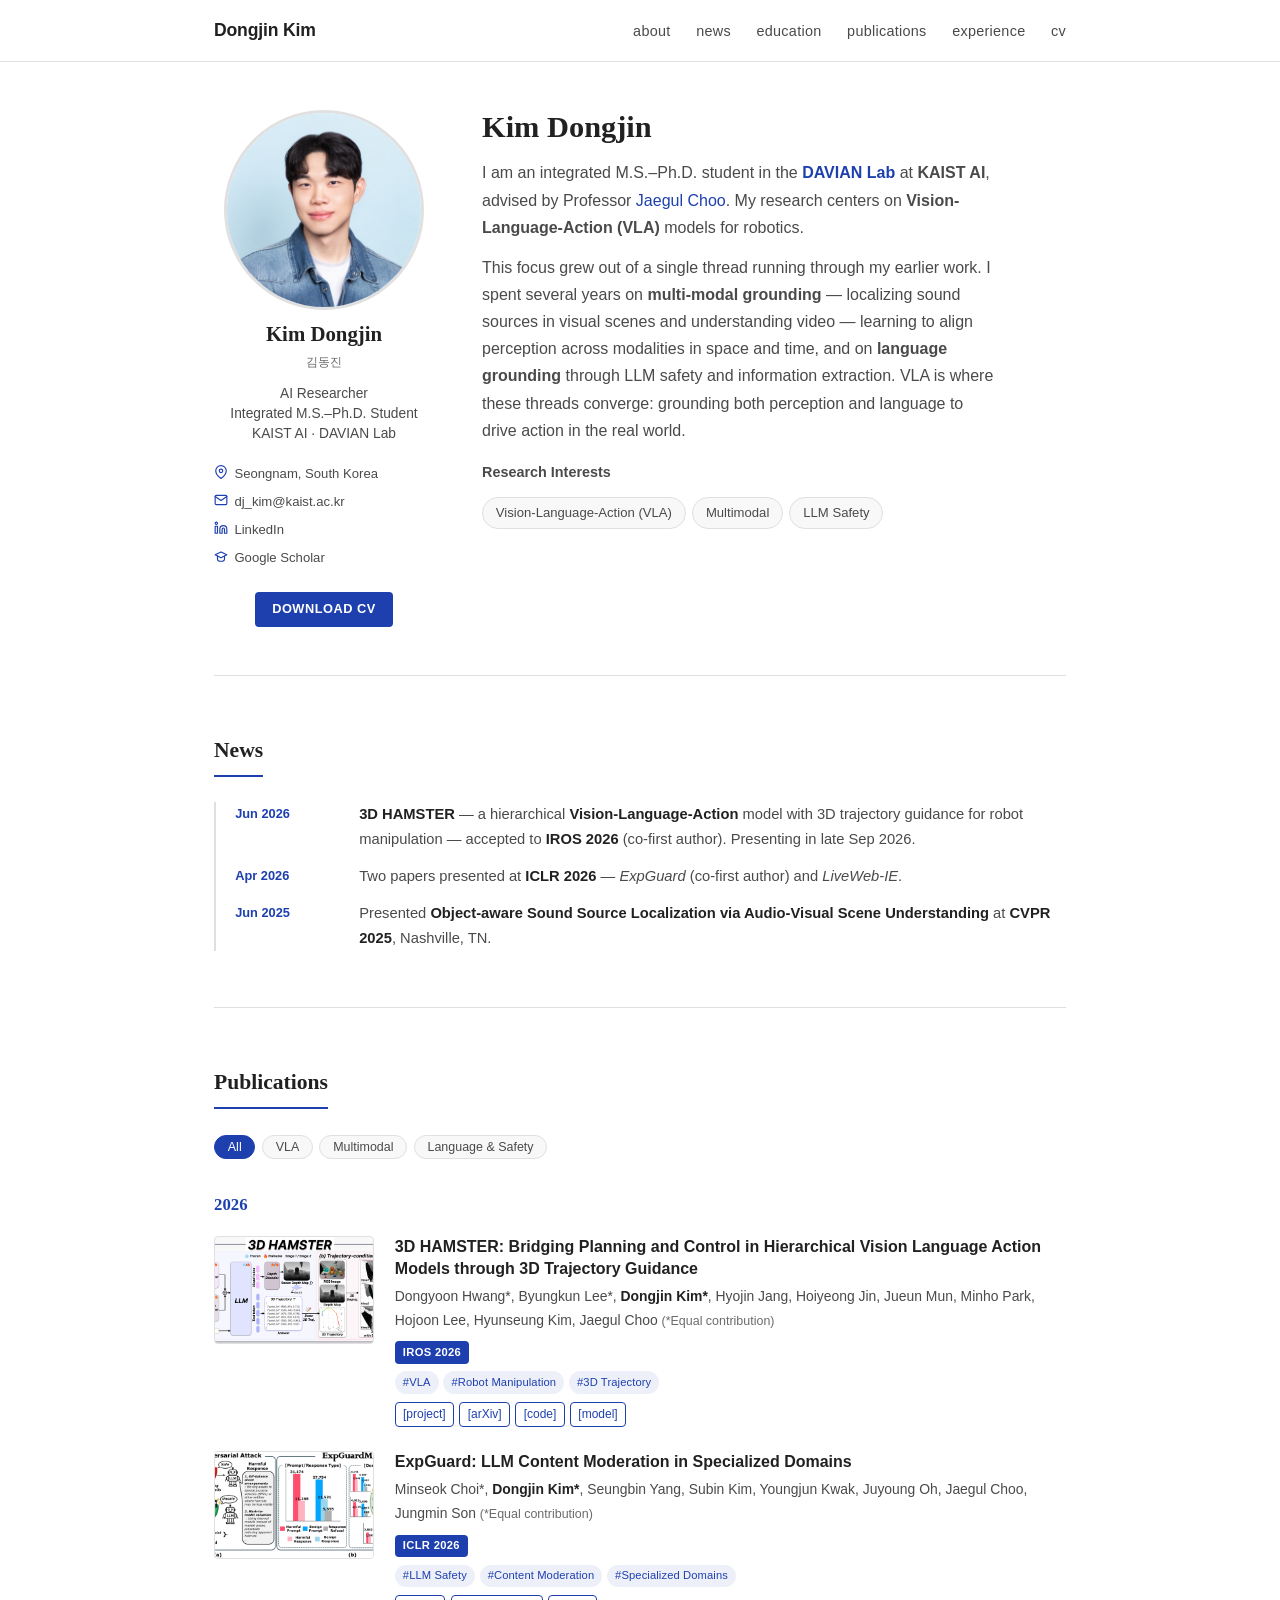
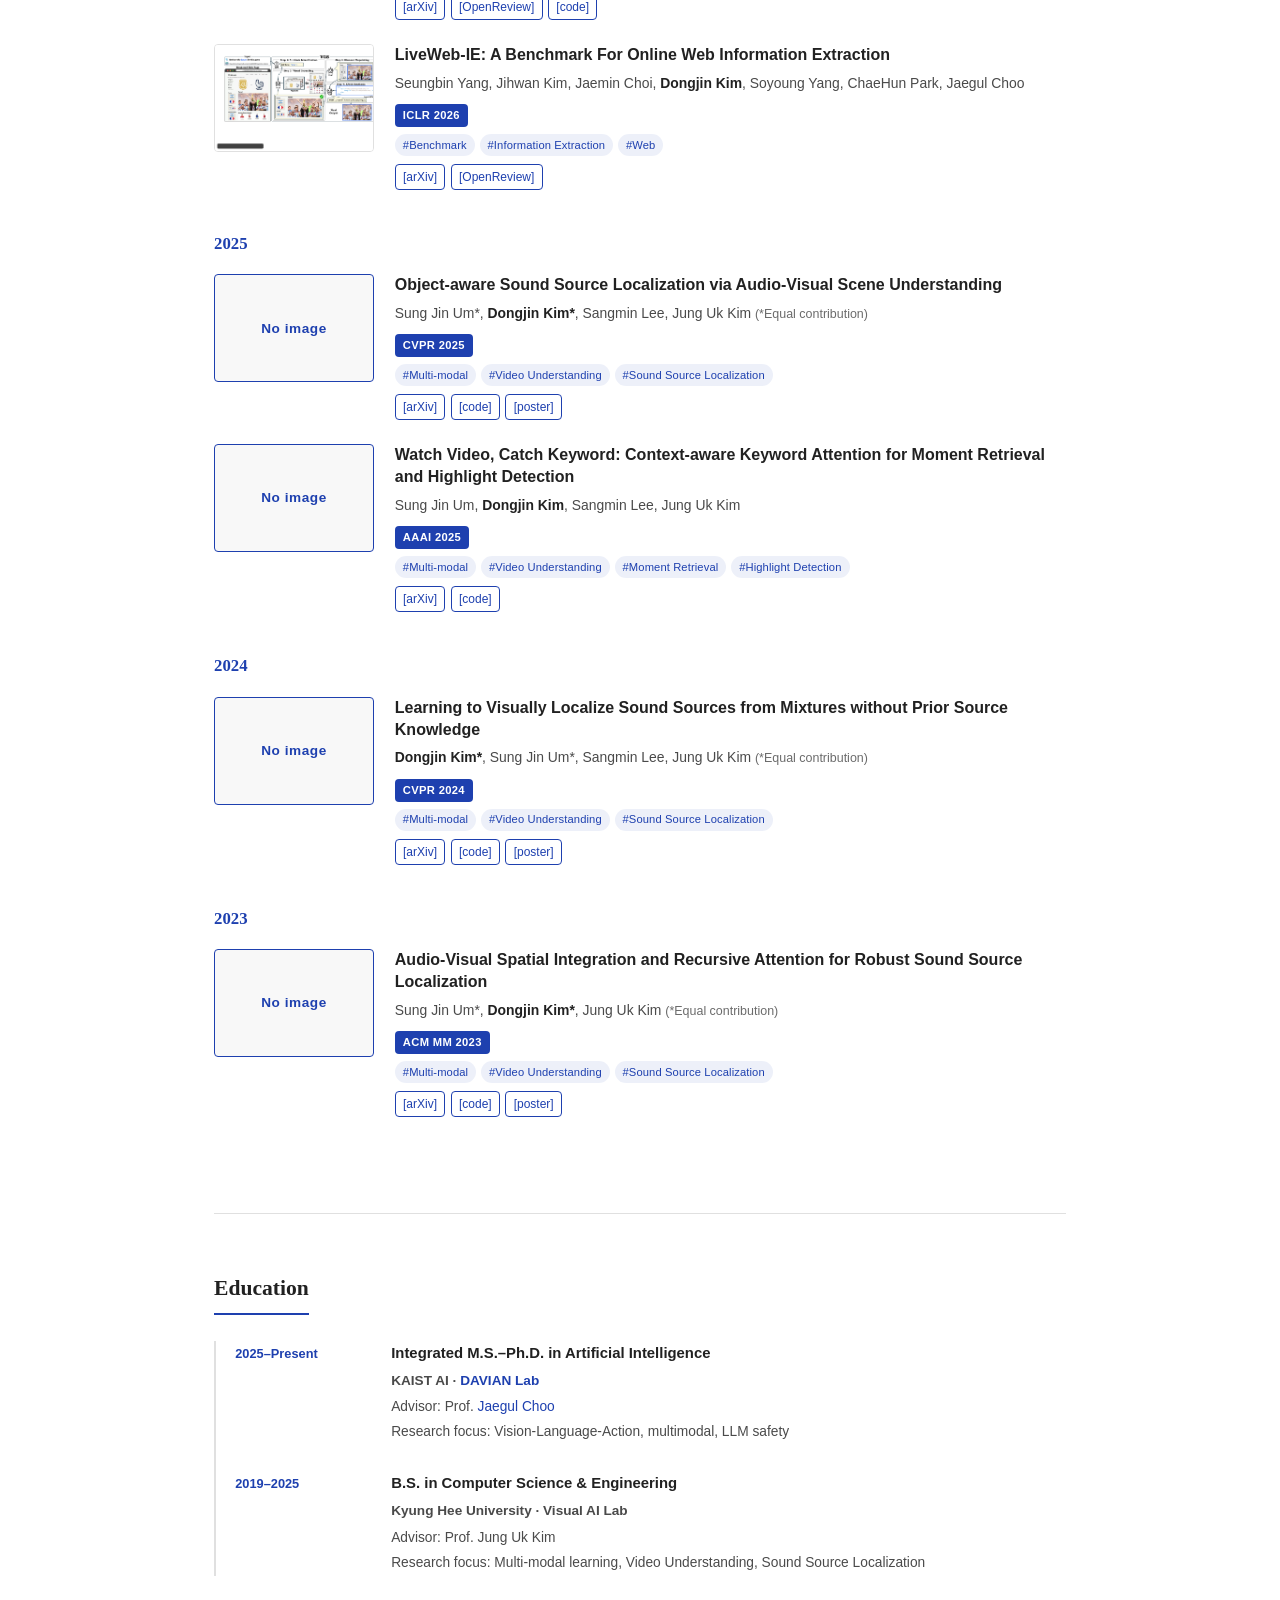
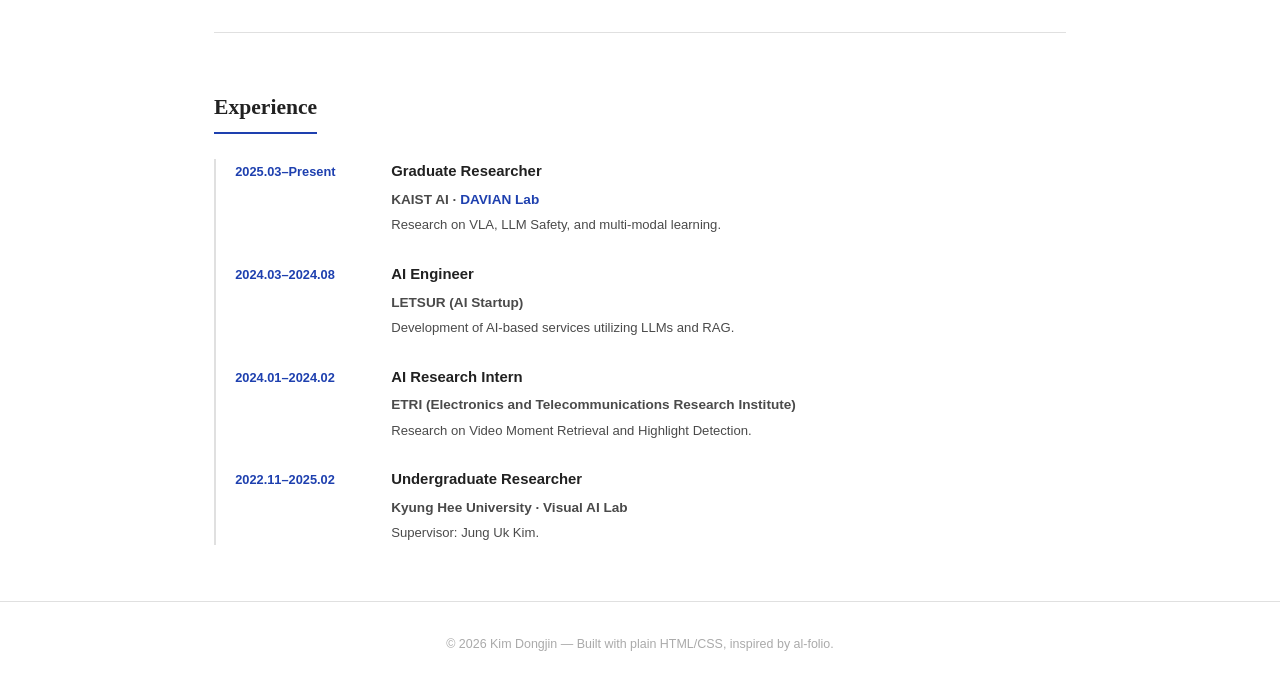
==== commit 0f4463c0: "feat: trim portfolio to VLA/Multimodal focus and improve readability - remove Talks & Presentations " ====
--- a/index.html
+++ b/index.html
@@ -10,9 +10,9 @@
   <meta property="og:image" content="images/profile_img_web.jpg" />
   <meta property="og:type" content="website" />
   <meta name="twitter:card" content="summary" />
-  <link rel="stylesheet" href="css/portfolio.css" />
+  <link rel="stylesheet" href="css/portfolio.css?v=3" />
 </head>
-<body>
+<body><!-- education logos are OFF by default; add class="edu-logos-on" to this tag to show them -->
 
 <!-- ===== Navigation ===== -->
 <nav id="site-nav" role="navigation" aria-label="Main navigation">
@@ -29,7 +29,6 @@
       <li><a href="#education">education</a></li>
       <li><a href="#publications">publications</a></li>
       <li><a href="#experience">experience</a></li>
-      <li><a href="#talks">talks</a></li>
       <li><a href="cv/">cv</a></li>
     </ul>
   </div>
@@ -49,7 +48,7 @@
           alt="Portrait of Kim Dongjin"
           width="200" height="200"
         />
-        <p class="profile-name">Kim Dongjin<br><span style="font-family:var(--sans);font-size:0.75rem;font-weight:400;color:#888;">김동진</span></p>
+        <p class="profile-name">Kim Dongjin<br><span style="font-family:var(--sans);font-size:0.75rem;font-weight:400;color:var(--faint);">김동진</span></p>
         <p class="profile-title">AI Researcher<br>Integrated M.S.–Ph.D. Student<br>KAIST AI · DAVIAN Lab</p>
 
         <ul class="profile-meta">
@@ -101,34 +100,11 @@
         </p>
 
         <p class="interests-title">Research Interests</p>
-        <div class="interests-groups" aria-label="Research interests">
-
-          <div class="interests-group">
-            <span class="interests-group-label">Focus</span>
-            <ul class="interests-list">
-              <li>Vision-Language-Action (VLA)</li>
-              <li>Robot Manipulation</li>
-            </ul>
-          </div>
-
-          <div class="interests-group">
-            <span class="interests-group-label">Multimodal Grounding</span>
-            <ul class="interests-list">
-              <li>Audio-Visual Learning</li>
-              <li>Video Understanding</li>
-              <li>Sound Source Localization</li>
-            </ul>
-          </div>
-
-          <div class="interests-group">
-            <span class="interests-group-label">Language Grounding &amp; Safety</span>
-            <ul class="interests-list">
-              <li>LLM Safety</li>
-              <li>Information Extraction / RAG</li>
-            </ul>
-          </div>
-
-        </div>
+        <ul class="interests-list" aria-label="Research interests">
+          <li>Vision-Language-Action (VLA)</li>
+          <li>Multimodal</li>
+          <li>LLM Safety</li>
+        </ul>
       </div>
 
     </div>
@@ -154,20 +130,8 @@
         <span class="news-text">Presented <strong>Object-aware Sound Source Localization via Audio-Visual Scene Understanding</strong> at <strong>CVPR 2025</strong>, Nashville, TN.</span>
       </li>
 
-      <li class="news-item">
-        <span class="news-date">Mar 2025</span>
-        <span class="news-text">Started Integrated M.S.–Ph.D. program at <strong>KAIST AI, <a href="https://davian.kaist.ac.kr/" target="_blank" rel="noopener">DAVIAN Lab</a></strong>, advised by Prof. <a href="https://sites.google.com/site/jaegulchoo/" target="_blank" rel="noopener">Jaegul Choo</a>.</span>
-      </li>
-
-      <li class="news-item">
-        <span class="news-date">Feb 2025</span>
-        <span class="news-text">Paper accepted at <strong>AAAI 2025</strong> — <em>Watch Video, Catch Keyword: Context-aware Keyword Attention for Moment Retrieval and Highlight Detection</em>.</span>
-      </li>
-
-      <li class="news-item">
-        <span class="news-date">Jun 2024</span>
-        <span class="news-text">Presented <strong>Learning to Visually Localize Sound Sources from Mixtures without Prior Source Knowledge</strong> at <strong>CVPR 2024</strong>, Seattle, WA.</span>
-      </li>
+
+
 
     </ul>
   </section>
@@ -179,8 +143,8 @@
     <div class="pub-filter" role="group" aria-label="Filter publications by research theme">
       <button type="button" class="pub-filter-btn is-active" data-filter="all" aria-pressed="true">All</button>
       <button type="button" class="pub-filter-btn" data-filter="vla" aria-pressed="false">VLA</button>
-      <button type="button" class="pub-filter-btn" data-filter="multimodal" aria-pressed="false">Multimodal Grounding</button>
-      <button type="button" class="pub-filter-btn" data-filter="language" aria-pressed="false">Language Grounding</button>
+      <button type="button" class="pub-filter-btn" data-filter="multimodal" aria-pressed="false">Multimodal</button>
+      <button type="button" class="pub-filter-btn" data-filter="language" aria-pressed="false">Language &amp; Safety</button>
     </div>
 
     <!-- 2026 -->
@@ -193,13 +157,13 @@
             class="pub-thumb"
             src="images/publications/2026iros_hamster.png"
             alt="Figure for 3D HAMSTER"
-            width="120" height="80"
+            width="160" height="108"
             onerror="this.style.display='none';this.nextElementSibling.style.display='flex';"
           />
           <div class="pub-thumb-placeholder" style="display:none;" aria-hidden="true">No image</div>
           <div class="pub-details">
             <p class="pub-title">3D HAMSTER: Bridging Planning and Control in Hierarchical Vision Language Action Models through 3D Trajectory Guidance</p>
-            <p class="pub-authors">Dongyoon Hwang*, Byungkun Lee*, <strong>Dongjin Kim*</strong>, Hyojin Jang, Hoiyeong Jin, Jueun Mun, Minho Park, Hojoon Lee, Hyunseung Kim, Jaegul Choo <span style="font-size:0.75rem;color:#888;">(*Equal contribution)</span></p>
+            <p class="pub-authors">Dongyoon Hwang*, Byungkun Lee*, <strong>Dongjin Kim*</strong>, Hyojin Jang, Hoiyeong Jin, Jueun Mun, Minho Park, Hojoon Lee, Hyunseung Kim, Jaegul Choo <span style="font-size:0.78rem;color:var(--faint);">(*Equal contribution)</span></p>
             <span class="pub-venue">IROS 2026</span>
             <ul class="pub-tags" aria-label="Research tags">
               <li class="pub-tag">#VLA</li>
@@ -220,13 +184,13 @@
             class="pub-thumb"
             src="images/publications/2026iclr_expguard.png"
             alt="Figure for ExpGuard"
-            width="120" height="80"
+            width="160" height="108"
             onerror="this.style.display='none';this.nextElementSibling.style.display='flex';"
           />
           <div class="pub-thumb-placeholder" style="display:none;" aria-hidden="true">No image</div>
           <div class="pub-details">
             <p class="pub-title">ExpGuard: LLM Content Moderation in Specialized Domains</p>
-            <p class="pub-authors">Minseok Choi*, <strong>Dongjin Kim*</strong>, Seungbin Yang, Subin Kim, Youngjun Kwak, Juyoung Oh, Jaegul Choo, Jungmin Son <span style="font-size:0.75rem;color:#888;">(*Equal contribution)</span></p>
+            <p class="pub-authors">Minseok Choi*, <strong>Dongjin Kim*</strong>, Seungbin Yang, Subin Kim, Youngjun Kwak, Juyoung Oh, Jaegul Choo, Jungmin Son <span style="font-size:0.78rem;color:var(--faint);">(*Equal contribution)</span></p>
             <span class="pub-venue">ICLR 2026</span>
             <ul class="pub-tags" aria-label="Research tags">
               <li class="pub-tag">#LLM Safety</li>
@@ -246,7 +210,7 @@
             class="pub-thumb"
             src="images/publications/2026iclr_livewebie.png"
             alt="Figure for LiveWeb-IE"
-            width="120" height="80"
+            width="160" height="108"
             onerror="this.style.display='none';this.nextElementSibling.style.display='flex';"
           />
           <div class="pub-thumb-placeholder" style="display:none;" aria-hidden="true">No image</div>
@@ -279,13 +243,13 @@
             class="pub-thumb"
             src="images/publications/2025cvpr.png"
             alt="Figure for Object-aware Sound Source Localization"
-            width="120" height="80"
+            width="160" height="108"
             onerror="this.style.display='none';this.nextElementSibling.style.display='flex';"
           />
           <div class="pub-thumb-placeholder" style="display:none;" aria-hidden="true">No image</div>
           <div class="pub-details">
             <p class="pub-title">Object-aware Sound Source Localization via Audio-Visual Scene Understanding</p>
-            <p class="pub-authors">Sung Jin Um*, <strong>Dongjin Kim*</strong>, Sangmin Lee, Jung Uk Kim <span style="font-size:0.75rem;color:#888;">(*Equal contribution)</span></p>
+            <p class="pub-authors">Sung Jin Um*, <strong>Dongjin Kim*</strong>, Sangmin Lee, Jung Uk Kim <span style="font-size:0.78rem;color:var(--faint);">(*Equal contribution)</span></p>
             <span class="pub-venue">CVPR 2025</span>
             <ul class="pub-tags" aria-label="Research tags">
               <li class="pub-tag">#Multi-modal</li>
@@ -295,6 +259,7 @@
             <div class="pub-links">
               <a class="pub-link" href="https://arxiv.org/pdf/2506.18557" target="_blank" rel="noopener">[arXiv]</a>
               <a class="pub-link" href="https://github.com/VisualAIKHU/OA-SSL" target="_blank" rel="noopener">[code]</a>
+              <a class="pub-link" href="https://drive.google.com/file/d/1jiWdDW-M36Kz0_FKCIjJUfNUm4NLBTTj/view?usp=sharing" target="_blank" rel="noopener">[poster]</a>
             </div>
           </div>
         </li>
@@ -304,7 +269,7 @@
             class="pub-thumb"
             src="images/publications/2025aaai.png"
             alt="Figure for Watch Video, Catch Keyword"
-            width="120" height="80"
+            width="160" height="108"
             onerror="this.style.display='none';this.nextElementSibling.style.display='flex';"
           />
           <div class="pub-thumb-placeholder" style="display:none;" aria-hidden="true">No image</div>
@@ -338,13 +303,13 @@
             class="pub-thumb"
             src="images/publications/2024cvpr.png"
             alt="Figure for Learning to Visually Localize Sound Sources"
-            width="120" height="80"
+            width="160" height="108"
             onerror="this.style.display='none';this.nextElementSibling.style.display='flex';"
           />
           <div class="pub-thumb-placeholder" style="display:none;" aria-hidden="true">No image</div>
           <div class="pub-details">
             <p class="pub-title">Learning to Visually Localize Sound Sources from Mixtures without Prior Source Knowledge</p>
-            <p class="pub-authors"><strong>Dongjin Kim*</strong>, Sung Jin Um*, Sangmin Lee, Jung Uk Kim <span style="font-size:0.75rem;color:#888;">(*Equal contribution)</span></p>
+            <p class="pub-authors"><strong>Dongjin Kim*</strong>, Sung Jin Um*, Sangmin Lee, Jung Uk Kim <span style="font-size:0.78rem;color:var(--faint);">(*Equal contribution)</span></p>
             <span class="pub-venue">CVPR 2024</span>
             <ul class="pub-tags" aria-label="Research tags">
               <li class="pub-tag">#Multi-modal</li>
@@ -354,6 +319,7 @@
             <div class="pub-links">
               <a class="pub-link" href="https://arxiv.org/pdf/2403.17420" target="_blank" rel="noopener">[arXiv]</a>
               <a class="pub-link" href="https://github.com/VisualAIKHU/NoPrior_MultiSSL" target="_blank" rel="noopener">[code]</a>
+              <a class="pub-link" href="https://drive.google.com/file/d/193Kaj39fKGO5P8gANP2YrtEUzGP53D9f/view?usp=sharing" target="_blank" rel="noopener">[poster]</a>
             </div>
           </div>
         </li>
@@ -371,13 +337,13 @@
             class="pub-thumb"
             src="images/publications/2023acmmm.png"
             alt="Figure for Audio-Visual Spatial Integration and Recursive Attention"
-            width="120" height="80"
+            width="160" height="108"
             onerror="this.style.display='none';this.nextElementSibling.style.display='flex';"
           />
           <div class="pub-thumb-placeholder" style="display:none;" aria-hidden="true">No image</div>
           <div class="pub-details">
             <p class="pub-title">Audio-Visual Spatial Integration and Recursive Attention for Robust Sound Source Localization</p>
-            <p class="pub-authors">Sung Jin Um*, <strong>Dongjin Kim*</strong>, Jung Uk Kim <span style="font-size:0.75rem;color:#888;">(*Equal contribution)</span></p>
+            <p class="pub-authors">Sung Jin Um*, <strong>Dongjin Kim*</strong>, Jung Uk Kim <span style="font-size:0.78rem;color:var(--faint);">(*Equal contribution)</span></p>
             <span class="pub-venue">ACM MM 2023</span>
             <ul class="pub-tags" aria-label="Research tags">
               <li class="pub-tag">#Multi-modal</li>
@@ -387,6 +353,7 @@
             <div class="pub-links">
               <a class="pub-link" href="https://arxiv.org/pdf/2308.06087" target="_blank" rel="noopener">[arXiv]</a>
               <a class="pub-link" href="https://github.com/VisualAIKHU/SIRA-SSL" target="_blank" rel="noopener">[code]</a>
+              <a class="pub-link" href="https://drive.google.com/file/d/1hsAtNijwl_e8HYFY-YE4gqDRqW5Z518Z/view?usp=sharing" target="_blank" rel="noopener">[poster]</a>
             </div>
           </div>
         </li>
@@ -404,20 +371,26 @@
       <li class="edu-item">
         <div class="edu-period">2025–Present</div>
         <div class="edu-body">
-          <p class="edu-degree">Integrated M.S.–Ph.D. in Artificial Intelligence</p>
-          <p class="edu-inst">KAIST AI · <a href="https://davian.kaist.ac.kr/" target="_blank" rel="noopener">DAVIAN Lab</a></p>
-          <p class="edu-detail">Advisor: Prof. <a href="https://sites.google.com/site/jaegulchoo/" target="_blank" rel="noopener">Jaegul Choo</a></p>
-          <p class="edu-detail">Research focus: Vision-Language-Action, multimodal grounding, language grounding &amp; safety</p>
+          <img class="edu-logo" src="images/educations/kaist_emblem_web.png" alt="KAIST emblem" width="52" height="52" />
+          <div class="edu-text">
+            <p class="edu-degree">Integrated M.S.–Ph.D. in Artificial Intelligence</p>
+            <p class="edu-inst">KAIST AI · <a href="https://davian.kaist.ac.kr/" target="_blank" rel="noopener">DAVIAN Lab</a></p>
+            <p class="edu-detail">Advisor: Prof. <a href="https://sites.google.com/site/jaegulchoo/" target="_blank" rel="noopener">Jaegul Choo</a></p>
+            <p class="edu-detail">Research focus: Vision-Language-Action, multimodal, LLM safety</p>
+          </div>
         </div>
       </li>
 
       <li class="edu-item">
         <div class="edu-period">2019–2025</div>
         <div class="edu-body">
-          <p class="edu-degree">B.S. in Computer Science &amp; Engineering</p>
-          <p class="edu-inst">Kyung Hee University · Visual AI Lab</p>
-          <p class="edu-detail">Advisor: Prof. Jung Uk Kim</p>
-          <p class="edu-detail">Research focus: Multi-modal learning, Video Understanding, Sound Source Localization</p>
+          <img class="edu-logo" src="images/educations/kyunghee_web.png" alt="Kyung Hee University emblem" width="52" height="52" />
+          <div class="edu-text">
+            <p class="edu-degree">B.S. in Computer Science &amp; Engineering</p>
+            <p class="edu-inst">Kyung Hee University · Visual AI Lab</p>
+            <p class="edu-detail">Advisor: Prof. Jung Uk Kim</p>
+            <p class="edu-detail">Research focus: Multi-modal learning, Video Understanding, Sound Source Localization</p>
+          </div>
         </div>
       </li>
 
@@ -468,61 +441,6 @@
     </ul>
   </section>
 
-  <!-- ===== Talks ===== -->
-  <section id="talks" aria-labelledby="talks-heading">
-    <h2 class="section-title" id="talks-heading">Talks &amp; Presentations</h2>
-
-    <ul class="talk-list" aria-label="Talks and presentations">
-
-      <!-- Conference presentations -->
-      <li class="talk-item">
-        <span class="talk-venue-badge">IROS 2026</span>
-        <div>
-          <p class="talk-title">3D HAMSTER: Bridging Planning and Control in Hierarchical Vision Language Action Models through 3D Trajectory Guidance</p>
-          <p class="talk-meta">Upcoming · IROS 2026 · Sep 2026</p>
-          <a class="talk-link" href="https://davian-robotics.github.io/3D_HAMSTER/" target="_blank" rel="noopener">[project]</a>
-        </div>
-      </li>
-
-      <li class="talk-item">
-        <span class="talk-venue-badge">CVPR 2025</span>
-        <div>
-          <p class="talk-title">Object-aware Sound Source Localization via Audio-Visual Scene Understanding</p>
-          <p class="talk-meta">Poster · Nashville, TN, USA · Jun 2025</p>
-          <a class="talk-link" href="https://drive.google.com/file/d/1jiWdDW-M36Kz0_FKCIjJUfNUm4NLBTTj/view?usp=sharing" target="_blank" rel="noopener">[poster]</a>
-        </div>
-      </li>
-
-      <li class="talk-item">
-        <span class="talk-venue-badge">CVPR 2024</span>
-        <div>
-          <p class="talk-title">Learning to Visually Localize Sound Sources from Mixtures without Prior Source Knowledge</p>
-          <p class="talk-meta">Poster · Seattle, WA, USA · Jun 2024</p>
-          <a class="talk-link" href="https://drive.google.com/file/d/193Kaj39fKGO5P8gANP2YrtEUzGP53D9f/view?usp=sharing" target="_blank" rel="noopener">[poster]</a>
-        </div>
-      </li>
-
-      <li class="talk-item">
-        <span class="talk-venue-badge">ACM MM 2023</span>
-        <div>
-          <p class="talk-title">Audio-Visual Spatial Integration and Recursive Attention for Robust Sound Source Localization</p>
-          <p class="talk-meta">Poster · Ottawa, Canada · Oct 2023</p>
-          <a class="talk-link" href="https://drive.google.com/file/d/1hsAtNijwl_e8HYFY-YE4gqDRqW5Z518Z/view?usp=sharing" target="_blank" rel="noopener">[poster]</a>
-        </div>
-      </li>
-
-      <!-- Invited talk -->
-      <li class="talk-item">
-        <span class="talk-venue-badge">Invited Talk 2025</span>
-        <div>
-          <p class="talk-title">"My Experience of CVPR Acceptance as an Undergraduate and Advice for Graduate School"</p>
-          <p class="talk-meta">NexusAI Cohort 2 Final Seminar · Seoul, South Korea · 2025</p>
-          <a class="talk-link" href="https://docs.google.com/presentation/d/1dxXHxFden4PiSRDmVaeSS21DxjGIrmlee7jQmjLEZIk/edit?usp=sharing" target="_blank" rel="noopener">[slides]</a>
-        </div>
-      </li>
-
-    </ul>
-  </section>
 
 </div><!-- /.page-wrap -->
 
--- a/css/portfolio.css
+++ b/css/portfolio.css
@@ -10,7 +10,8 @@
   --accent:    #1E40AF;
   --accent-dk: #1E3A8A;
   --text:      #212121;
-  --muted:     #555;
+  --muted:     #4a4a4a;
+  --faint:     #6b6b6b;
   --border:    #e0e0e0;
   --bg:        #ffffff;
   --bg-alt:    #f8f8f8;
@@ -26,8 +27,8 @@
 
 body {
   font-family: var(--sans);
-  font-size: 15px;
-  line-height: 1.65;
+  font-size: 16px;
+  line-height: 1.7;
   color: var(--text);
   background: var(--bg);
 }
@@ -110,6 +111,7 @@
 /* ---------- Section common ---------- */
 section {
   padding: 3.5rem 0;
+  scroll-margin-top: calc(var(--nav-h) + 12px);
   border-bottom: 1px solid var(--border);
 }
 section:last-of-type { border-bottom: none; }
@@ -165,9 +167,9 @@
 }
 
 .profile-title {
-  font-size: 0.82rem;
-  color: var(--muted);
-  line-height: 1.4;
+  font-size: 0.86rem;
+  color: var(--muted);
+  line-height: 1.45;
 }
 
 .profile-meta {
@@ -246,25 +248,9 @@
   background: var(--bg-alt);
   border: 1px solid var(--border);
   border-radius: 999px;
-  padding: 0.2rem 0.75rem;
-  font-size: 0.78rem;
-  color: var(--muted);
-}
-
-.interests-groups {
-  display: flex;
-  flex-direction: column;
-  gap: 0.7rem;
-}
-
-.interests-group-label {
-  display: block;
-  font-size: 0.68rem;
-  font-weight: 700;
-  text-transform: uppercase;
-  letter-spacing: 0.06em;
-  color: var(--accent);
-  margin-bottom: 0.3rem;
+  padding: 0.24rem 0.8rem;
+  font-size: 0.82rem;
+  color: var(--muted);
 }
 
 /* ---------- News ---------- */
@@ -281,7 +267,7 @@
   display: grid;
   grid-template-columns: 7rem 1fr;
   gap: 0.75rem;
-  font-size: 0.88rem;
+  font-size: 0.92rem;
 }
 
 .news-date {
@@ -346,14 +332,14 @@
 
 .pub-item {
   display: grid;
-  grid-template-columns: 120px 1fr;
-  gap: 1.2rem;
+  grid-template-columns: 160px 1fr;
+  gap: 1.3rem;
   align-items: start;
 }
 
 .pub-thumb {
-  width: 120px;
-  height: 80px;
+  width: 160px;
+  height: 108px;
   object-fit: cover;
   border-radius: var(--radius);
   border: 1px solid var(--border);
@@ -361,8 +347,8 @@
 }
 
 .pub-thumb-placeholder {
-  width: 120px;
-  height: 80px;
+  width: 160px;
+  height: 108px;
   border-radius: var(--radius);
   border: 1px solid var(--accent);
   background: var(--bg-alt);
@@ -381,13 +367,13 @@
 .pub-title {
   font-weight: 700;
   color: var(--text);
-  font-size: 0.95rem;
-  line-height: 1.35;
+  font-size: 1rem;
+  line-height: 1.4;
   margin-bottom: 0.3rem;
 }
 
 .pub-authors {
-  font-size: 0.83rem;
+  font-size: 0.87rem;
   color: var(--muted);
   margin-bottom: 0.3rem;
 }
@@ -443,62 +429,6 @@
   transition: background 0.12s, color 0.12s;
 }
 .pub-link:hover {
-  background: var(--accent);
-  color: #fff;
-  text-decoration: none;
-}
-
-/* ---------- Talks ---------- */
-#talks .talk-list {
-  list-style: none;
-  display: flex;
-  flex-direction: column;
-  gap: 1.4rem;
-}
-
-.talk-item {
-  display: grid;
-  grid-template-columns: 6.5rem 1fr;
-  gap: 0.8rem;
-  font-size: 0.88rem;
-}
-
-.talk-venue-badge {
-  display: inline-block;
-  font-size: 0.72rem;
-  font-weight: 700;
-  color: var(--accent);
-  border: 1px solid var(--accent);
-  border-radius: var(--radius);
-  padding: 0.15rem 0.45rem;
-  white-space: nowrap;
-  align-self: start;
-  text-align: center;
-}
-
-.talk-title {
-  font-weight: 600;
-  color: var(--text);
-  margin-bottom: 0.2rem;
-  font-size: 0.9rem;
-}
-
-.talk-meta {
-  font-size: 0.8rem;
-  color: var(--muted);
-  margin-bottom: 0.3rem;
-}
-
-.talk-link {
-  font-size: 0.75rem;
-  font-weight: 500;
-  color: var(--accent);
-  border: 1px solid var(--accent);
-  border-radius: var(--radius);
-  padding: 0.1rem 0.45rem;
-  transition: background 0.12s, color 0.12s;
-}
-.talk-link:hover {
   background: var(--accent);
   color: #fff;
   text-decoration: none;
@@ -551,6 +481,31 @@
   padding-top: 2px;
 }
 
+.edu-body {
+  display: flex;
+  gap: 0.9rem;
+  align-items: flex-start;
+}
+
+/* Education logos — OFF by default.
+   To enable, add class="edu-logos-on" to the <body> tag. */
+.edu-logo {
+  display: none;
+  width: 52px;
+  height: 52px;
+  object-fit: contain;
+  flex-shrink: 0;
+  margin-top: 1px;
+}
+
+body.edu-logos-on .edu-logo {
+  display: block;
+}
+
+.edu-text {
+  min-width: 0;
+}
+
 .edu-degree {
   font-weight: 700;
   color: var(--text);
@@ -566,7 +521,7 @@
 }
 
 .edu-detail {
-  font-size: 0.82rem;
+  font-size: 0.86rem;
   color: var(--muted);
   margin-bottom: 0.1rem;
 }
@@ -662,11 +617,6 @@
     gap: 0.2rem;
   }
 
-  .talk-item {
-    grid-template-columns: 1fr;
-    gap: 0.3rem;
-  }
-
   .edu-item,
   .exp-item {
     grid-template-columns: 1fr;
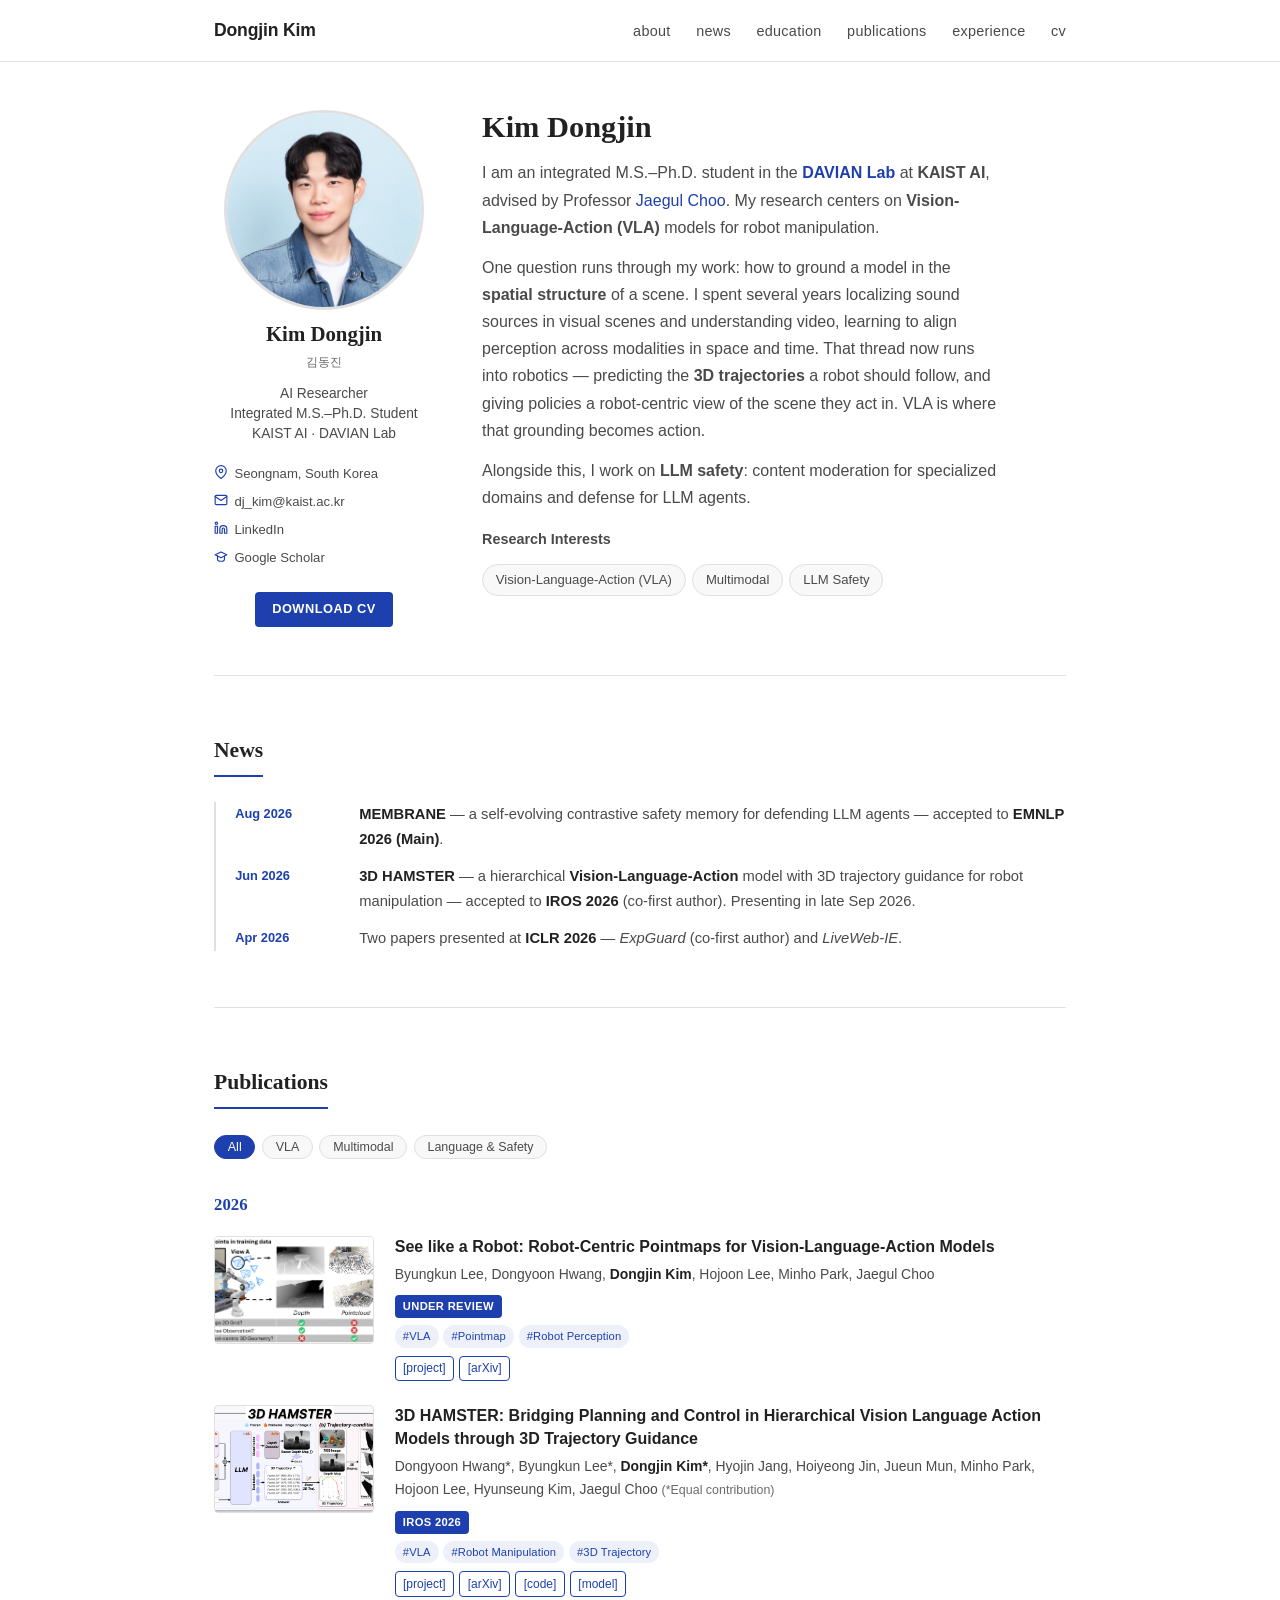
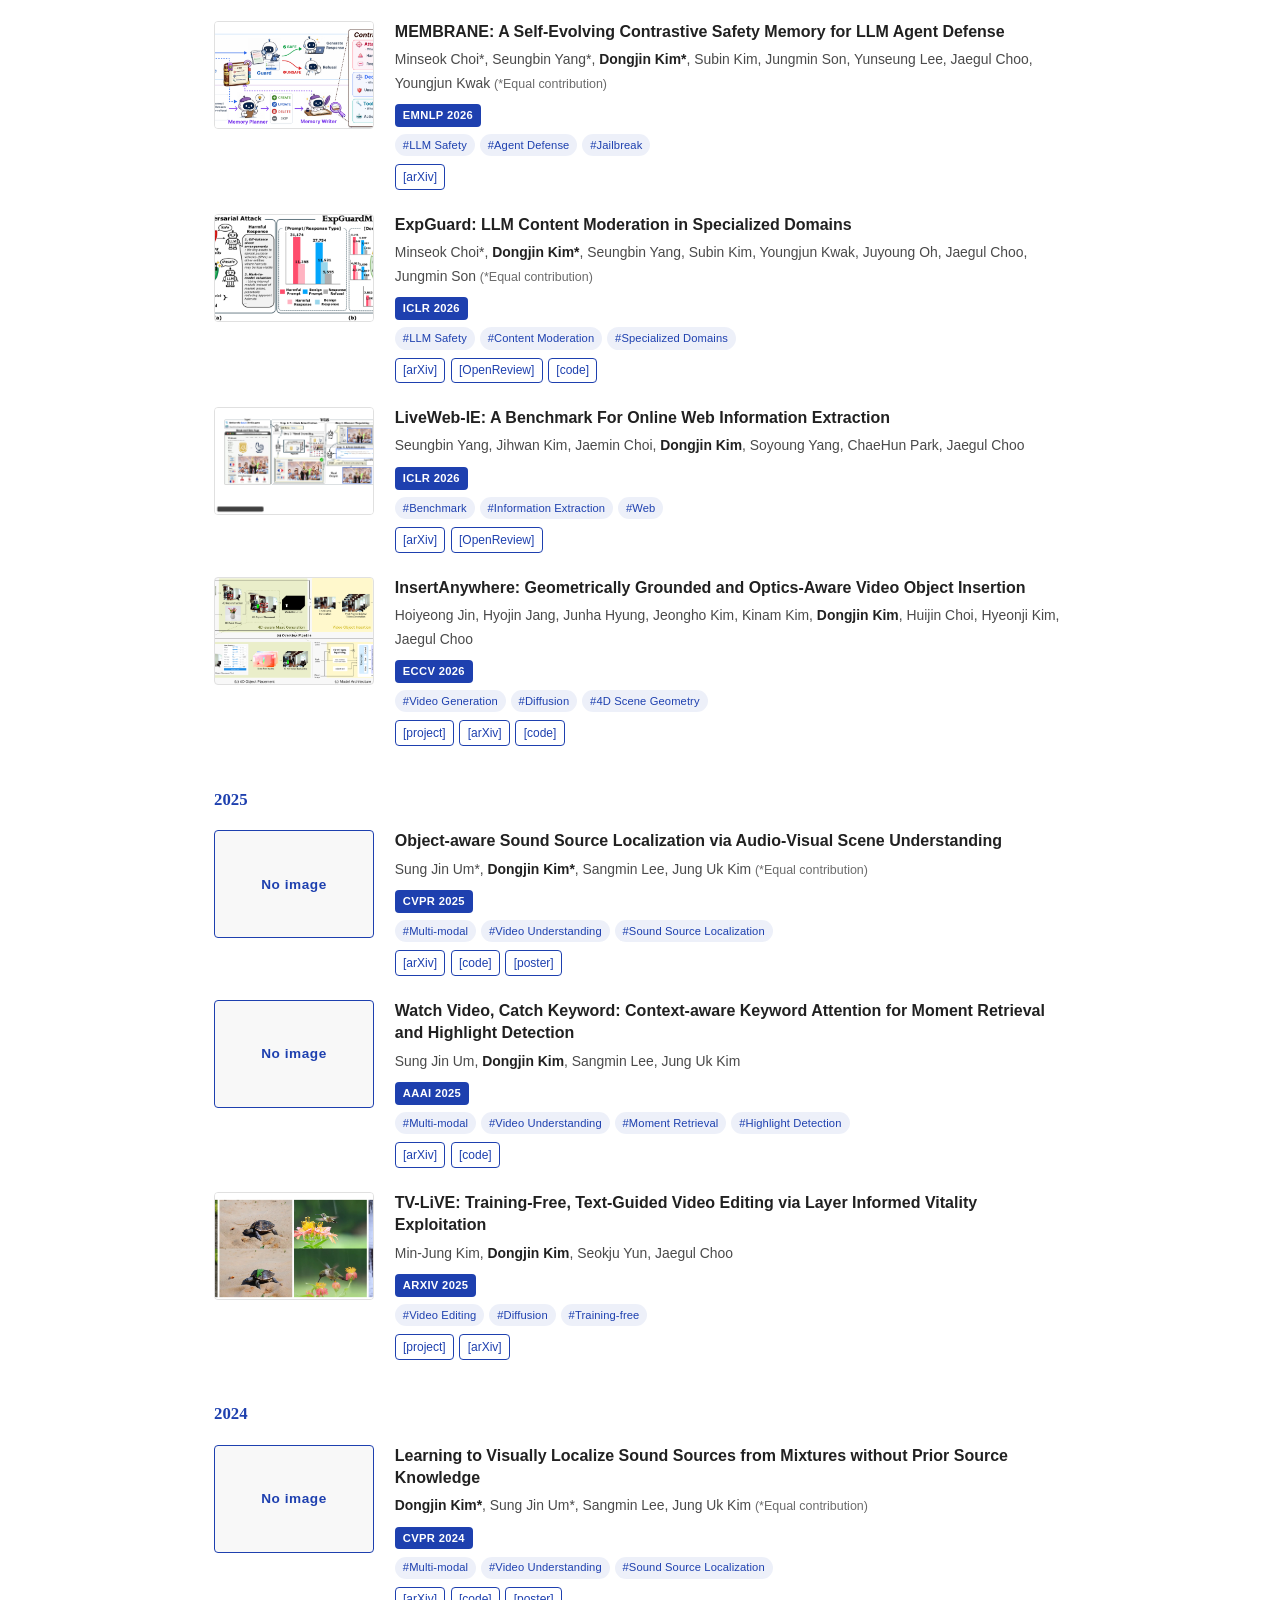
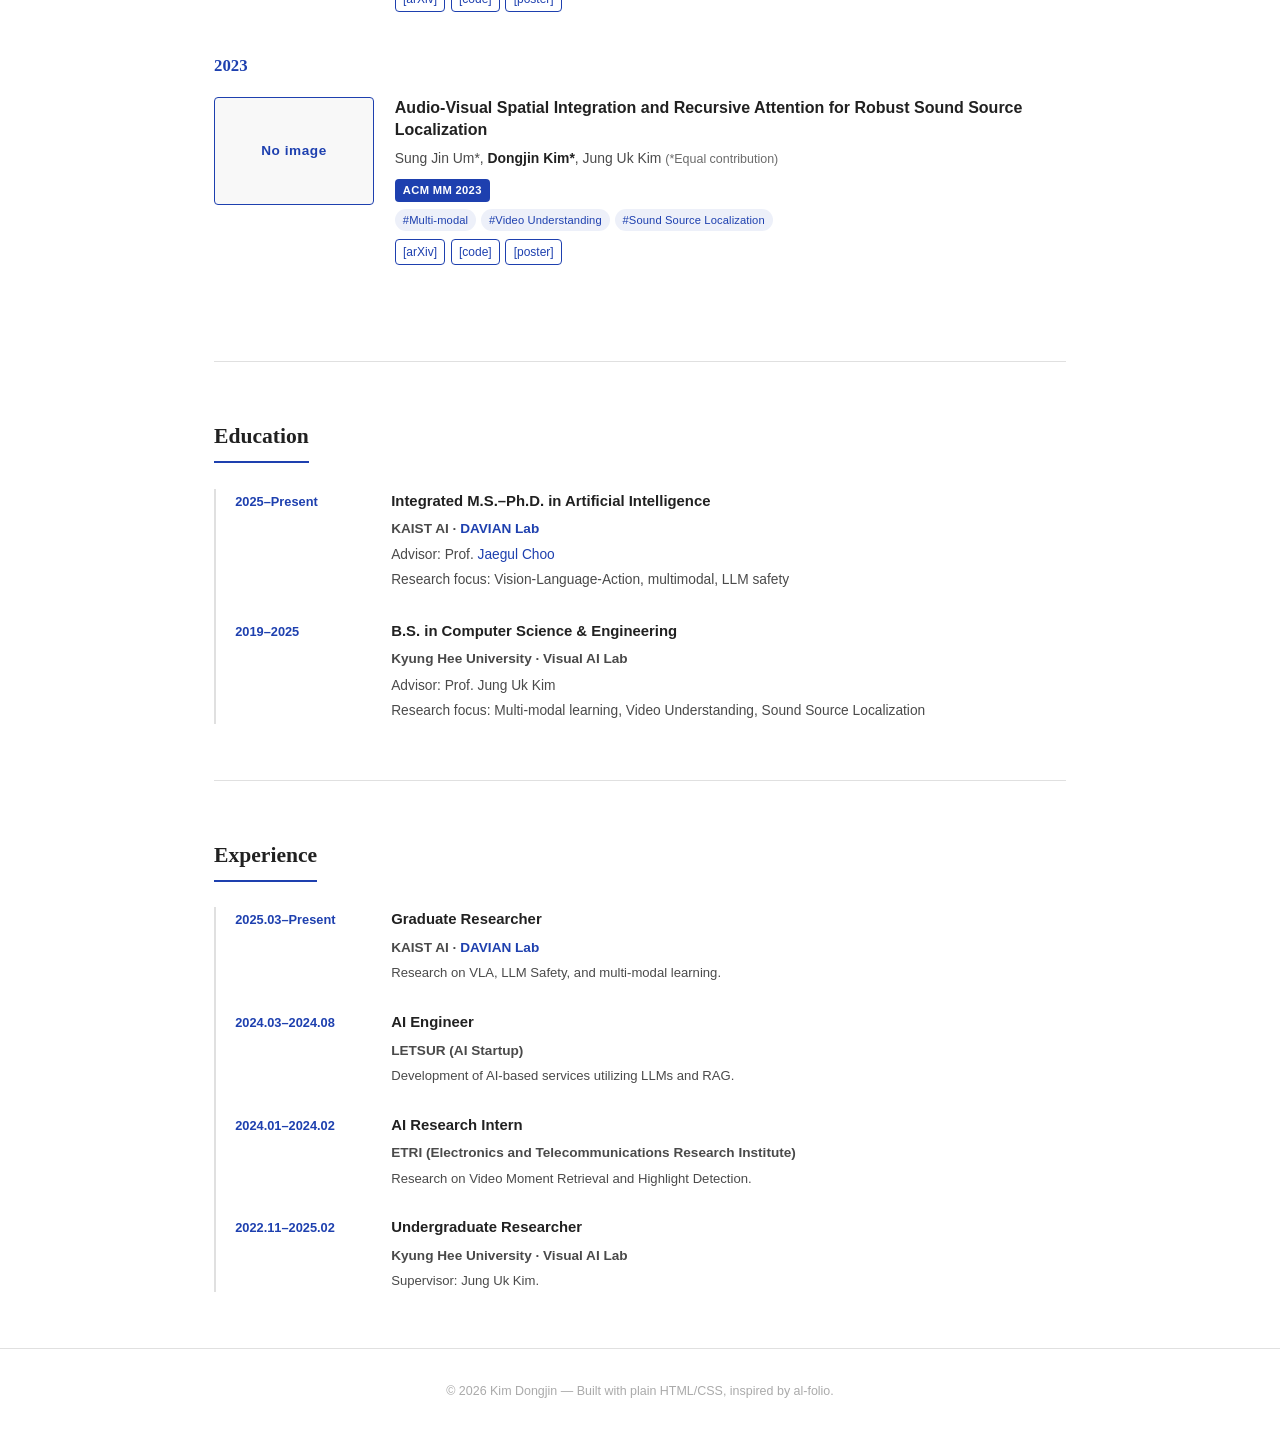
==== commit 70b6c70a: "feat: add four papers to the portfolio and fill in publication thumbnails - add See like a Robot (un" ====
--- a/index.html
+++ b/index.html
@@ -86,17 +86,23 @@
           <a href="https://davian.kaist.ac.kr/" target="_blank" rel="noopener"><strong>DAVIAN Lab</strong></a> at <strong>KAIST AI</strong>,
           advised by Professor <a href="https://sites.google.com/site/jaegulchoo/" target="_blank" rel="noopener">Jaegul Choo</a>.
           My research centers on
-          <strong>Vision-Language-Action (VLA)</strong> models for robotics.
+          <strong>Vision-Language-Action (VLA)</strong> models for robot manipulation.
         </p>
 
         <p>
-          This focus grew out of a single thread running through my earlier work.
-          I spent several years on <strong>multi-modal grounding</strong> —
-          localizing sound sources in visual scenes and understanding video —
-          learning to align perception across modalities in space and time, and on
-          <strong>language grounding</strong> through LLM safety and information
-          extraction. VLA is where these threads converge: grounding both
-          perception and language to drive action in the real world.
+          One question runs through my work: how to ground a model in the
+          <strong>spatial structure</strong> of a scene. I spent several years
+          localizing sound sources in visual scenes and understanding video,
+          learning to align perception across modalities in space and time.
+          That thread now runs into robotics — predicting the <strong>3D
+          trajectories</strong> a robot should follow, and giving policies a
+          robot-centric view of the scene they act in. VLA is where that
+          grounding becomes action.
+        </p>
+
+        <p>
+          Alongside this, I work on <strong>LLM safety</strong>: content
+          moderation for specialized domains and defense for LLM agents.
         </p>
 
         <p class="interests-title">Research Interests</p>
@@ -116,6 +122,11 @@
     <ul class="news-list" aria-label="Recent news">
 
       <li class="news-item">
+        <span class="news-date">Aug 2026</span>
+        <span class="news-text"><strong>MEMBRANE</strong> — a self-evolving contrastive safety memory for defending LLM agents — accepted to <strong>EMNLP 2026 (Main)</strong>.</span>
+      </li>
+
+      <li class="news-item">
         <span class="news-date">Jun 2026</span>
         <span class="news-text"><a href="https://davian-robotics.github.io/3D_HAMSTER/" target="_blank" rel="noopener"><strong>3D HAMSTER</strong></a> — a hierarchical <strong>Vision-Language-Action</strong> model with 3D trajectory guidance for robot manipulation — accepted to <strong>IROS 2026</strong> (co-first author). Presenting in late Sep 2026.</span>
       </li>
@@ -125,10 +136,6 @@
         <span class="news-text">Two papers presented at <strong>ICLR 2026</strong> — <em>ExpGuard</em> (co-first author) and <em>LiveWeb-IE</em>.</span>
       </li>
 
-      <li class="news-item">
-        <span class="news-date">Jun 2025</span>
-        <span class="news-text">Presented <strong>Object-aware Sound Source Localization via Audio-Visual Scene Understanding</strong> at <strong>CVPR 2025</strong>, Nashville, TN.</span>
-      </li>
 
 
 
@@ -155,6 +162,31 @@
         <li class="pub-item" data-theme="vla">
           <img
             class="pub-thumb"
+            src="images/publications/2026_pointmap.png"
+            alt="Figure for See like a Robot"
+            width="160" height="108"
+            onerror="this.style.display='none';this.nextElementSibling.style.display='flex';"
+          />
+          <div class="pub-thumb-placeholder" style="display:none;" aria-hidden="true">No image</div>
+          <div class="pub-details">
+            <p class="pub-title">See like a Robot: Robot-Centric Pointmaps for Vision-Language-Action Models</p>
+            <p class="pub-authors">Byungkun Lee, Dongyoon Hwang, <strong>Dongjin Kim</strong>, Hojoon Lee, Minho Park, Jaegul Choo</p>
+            <span class="pub-venue">Under Review</span>
+            <ul class="pub-tags" aria-label="Research tags">
+              <li class="pub-tag">#VLA</li>
+              <li class="pub-tag">#Pointmap</li>
+              <li class="pub-tag">#Robot Perception</li>
+            </ul>
+            <div class="pub-links">
+              <a class="pub-link" href="https://davian-robotics.github.io/pointmap/" target="_blank" rel="noopener">[project]</a>
+              <a class="pub-link" href="https://arxiv.org/abs/2607.11498" target="_blank" rel="noopener">[arXiv]</a>
+            </div>
+          </div>
+        </li>
+
+        <li class="pub-item" data-theme="vla">
+          <img
+            class="pub-thumb"
             src="images/publications/2026iros_hamster.png"
             alt="Figure for 3D HAMSTER"
             width="160" height="108"
@@ -182,6 +214,30 @@
         <li class="pub-item" data-theme="language">
           <img
             class="pub-thumb"
+            src="images/publications/2026emnlp_membrane.png"
+            alt="Figure for MEMBRANE"
+            width="160" height="108"
+            onerror="this.style.display='none';this.nextElementSibling.style.display='flex';"
+          />
+          <div class="pub-thumb-placeholder" style="display:none;" aria-hidden="true">No image</div>
+          <div class="pub-details">
+            <p class="pub-title">MEMBRANE: A Self-Evolving Contrastive Safety Memory for LLM Agent Defense</p>
+            <p class="pub-authors">Minseok Choi*, Seungbin Yang*, <strong>Dongjin Kim*</strong>, Subin Kim, Jungmin Son, Yunseung Lee, Jaegul Choo, Youngjun Kwak <span style="font-size:0.78rem;color:var(--faint);">(*Equal contribution)</span></p>
+            <span class="pub-venue">EMNLP 2026</span>
+            <ul class="pub-tags" aria-label="Research tags">
+              <li class="pub-tag">#LLM Safety</li>
+              <li class="pub-tag">#Agent Defense</li>
+              <li class="pub-tag">#Jailbreak</li>
+            </ul>
+            <div class="pub-links">
+              <a class="pub-link" href="https://arxiv.org/abs/2606.05743" target="_blank" rel="noopener">[arXiv]</a>
+            </div>
+          </div>
+        </li>
+
+        <li class="pub-item" data-theme="language">
+          <img
+            class="pub-thumb"
             src="images/publications/2026iclr_expguard.png"
             alt="Figure for ExpGuard"
             width="160" height="108"
@@ -226,6 +282,32 @@
             <div class="pub-links">
               <a class="pub-link" href="https://arxiv.org/abs/2603.13773" target="_blank" rel="noopener">[arXiv]</a>
               <a class="pub-link" href="https://openreview.net/forum?id=bIODmQ1TNd" target="_blank" rel="noopener">[OpenReview]</a>
+            </div>
+          </div>
+        </li>
+
+        <li class="pub-item" data-theme="multimodal">
+          <img
+            class="pub-thumb"
+            src="images/publications/2026eccv_insertanywhere.png"
+            alt="Figure for InsertAnywhere"
+            width="160" height="108"
+            onerror="this.style.display='none';this.nextElementSibling.style.display='flex';"
+          />
+          <div class="pub-thumb-placeholder" style="display:none;" aria-hidden="true">No image</div>
+          <div class="pub-details">
+            <p class="pub-title">InsertAnywhere: Geometrically Grounded and Optics-Aware Video Object Insertion</p>
+            <p class="pub-authors">Hoiyeong Jin, Hyojin Jang, Junha Hyung, Jeongho Kim, Kinam Kim, <strong>Dongjin Kim</strong>, Huijin Choi, Hyeonji Kim, Jaegul Choo</p>
+            <span class="pub-venue">ECCV 2026</span>
+            <ul class="pub-tags" aria-label="Research tags">
+              <li class="pub-tag">#Video Generation</li>
+              <li class="pub-tag">#Diffusion</li>
+              <li class="pub-tag">#4D Scene Geometry</li>
+            </ul>
+            <div class="pub-links">
+              <a class="pub-link" href="https://myyzzzoooo.github.io/InsertAnywhere/" target="_blank" rel="noopener">[project]</a>
+              <a class="pub-link" href="https://arxiv.org/abs/2512.17504" target="_blank" rel="noopener">[arXiv]</a>
+              <a class="pub-link" href="https://github.com/myyzzzoooo/InsertAnywhere" target="_blank" rel="noopener">[code]</a>
             </div>
           </div>
         </li>
@@ -286,6 +368,31 @@
             <div class="pub-links">
               <a class="pub-link" href="https://arxiv.org/pdf/2501.02504" target="_blank" rel="noopener">[arXiv]</a>
               <a class="pub-link" href="https://github.com/VisualAIKHU/Keyword-DETR" target="_blank" rel="noopener">[code]</a>
+            </div>
+          </div>
+        </li>
+
+        <li class="pub-item" data-theme="multimodal">
+          <img
+            class="pub-thumb"
+            src="images/publications/2025_tvlive.png"
+            alt="Figure for TV-LiVE"
+            width="160" height="108"
+            onerror="this.style.display='none';this.nextElementSibling.style.display='flex';"
+          />
+          <div class="pub-thumb-placeholder" style="display:none;" aria-hidden="true">No image</div>
+          <div class="pub-details">
+            <p class="pub-title">TV-LiVE: Training-Free, Text-Guided Video Editing via Layer Informed Vitality Exploitation</p>
+            <p class="pub-authors">Min-Jung Kim, <strong>Dongjin Kim</strong>, Seokju Yun, Jaegul Choo</p>
+            <span class="pub-venue">arXiv 2025</span>
+            <ul class="pub-tags" aria-label="Research tags">
+              <li class="pub-tag">#Video Editing</li>
+              <li class="pub-tag">#Diffusion</li>
+              <li class="pub-tag">#Training-free</li>
+            </ul>
+            <div class="pub-links">
+              <a class="pub-link" href="https://emjay73.github.io/TV_LiVE/" target="_blank" rel="noopener">[project]</a>
+              <a class="pub-link" href="https://arxiv.org/abs/2506.07205" target="_blank" rel="noopener">[arXiv]</a>
             </div>
           </div>
         </li>
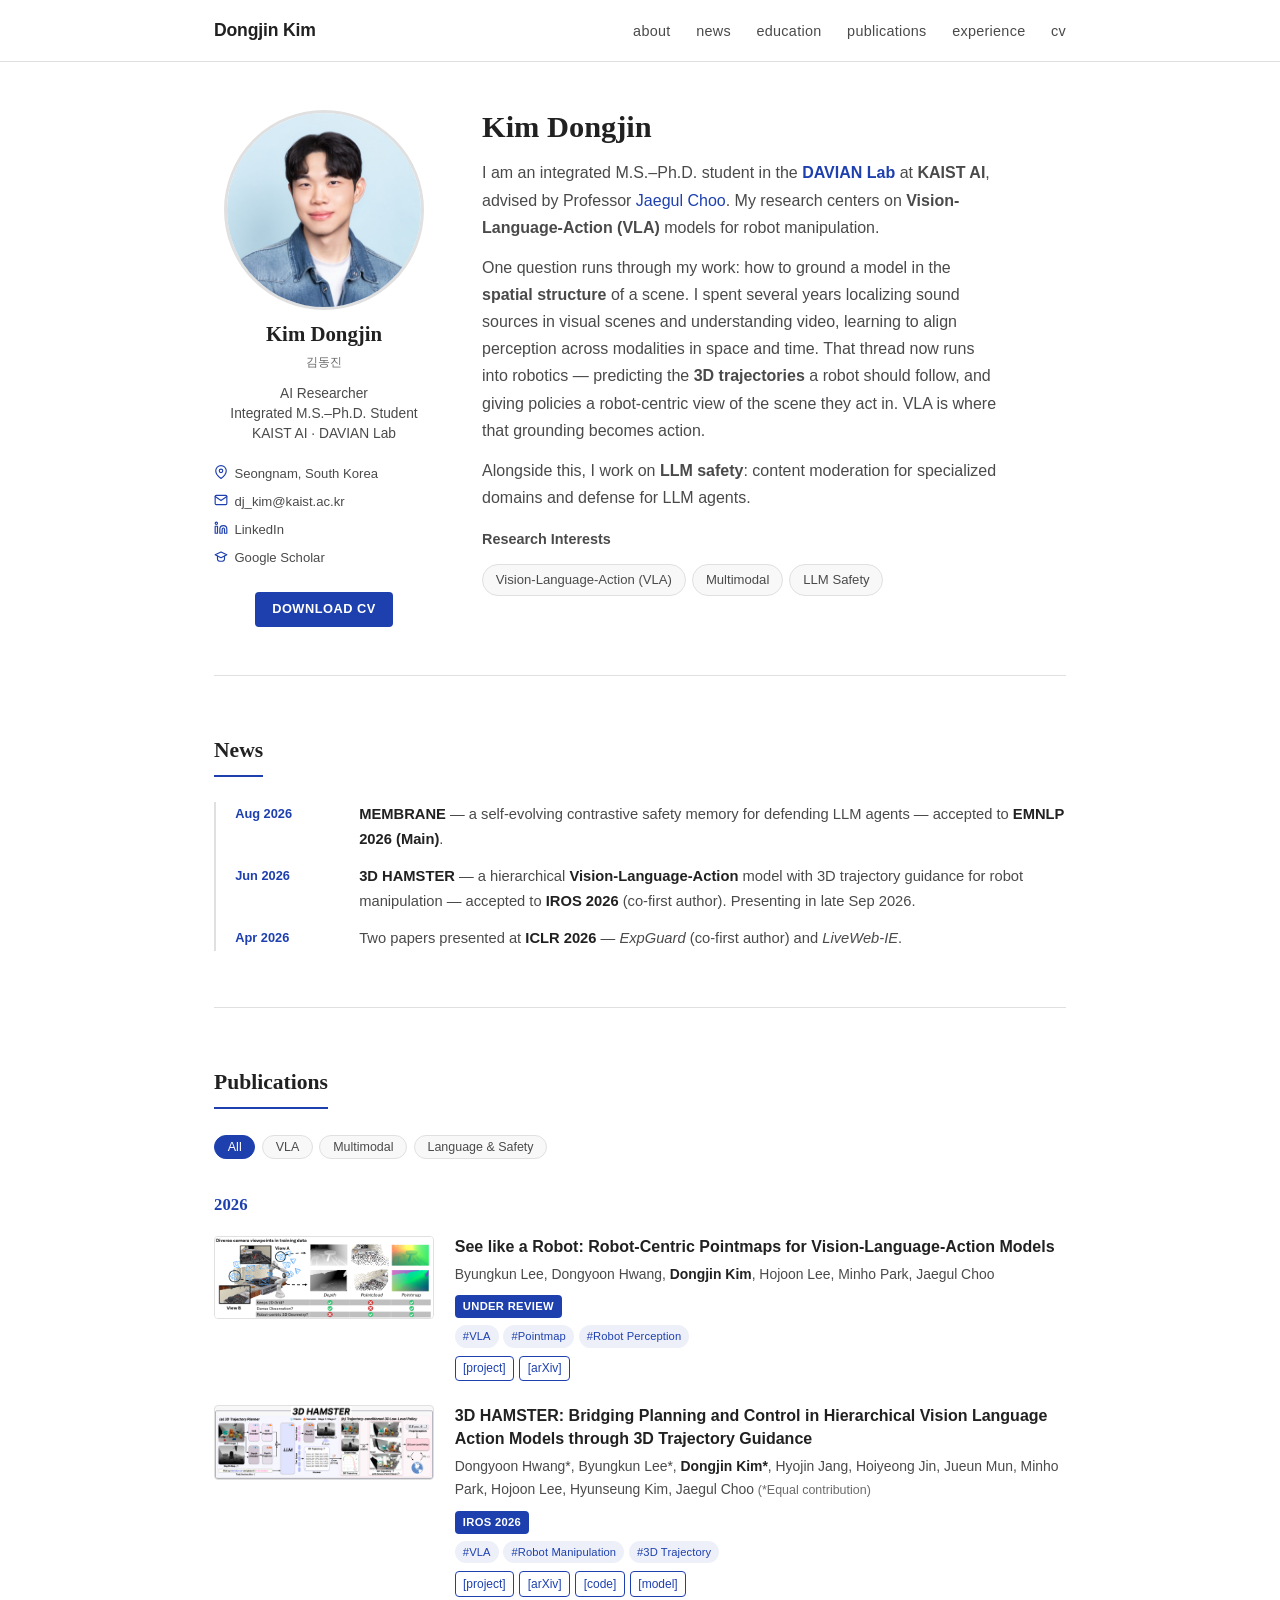
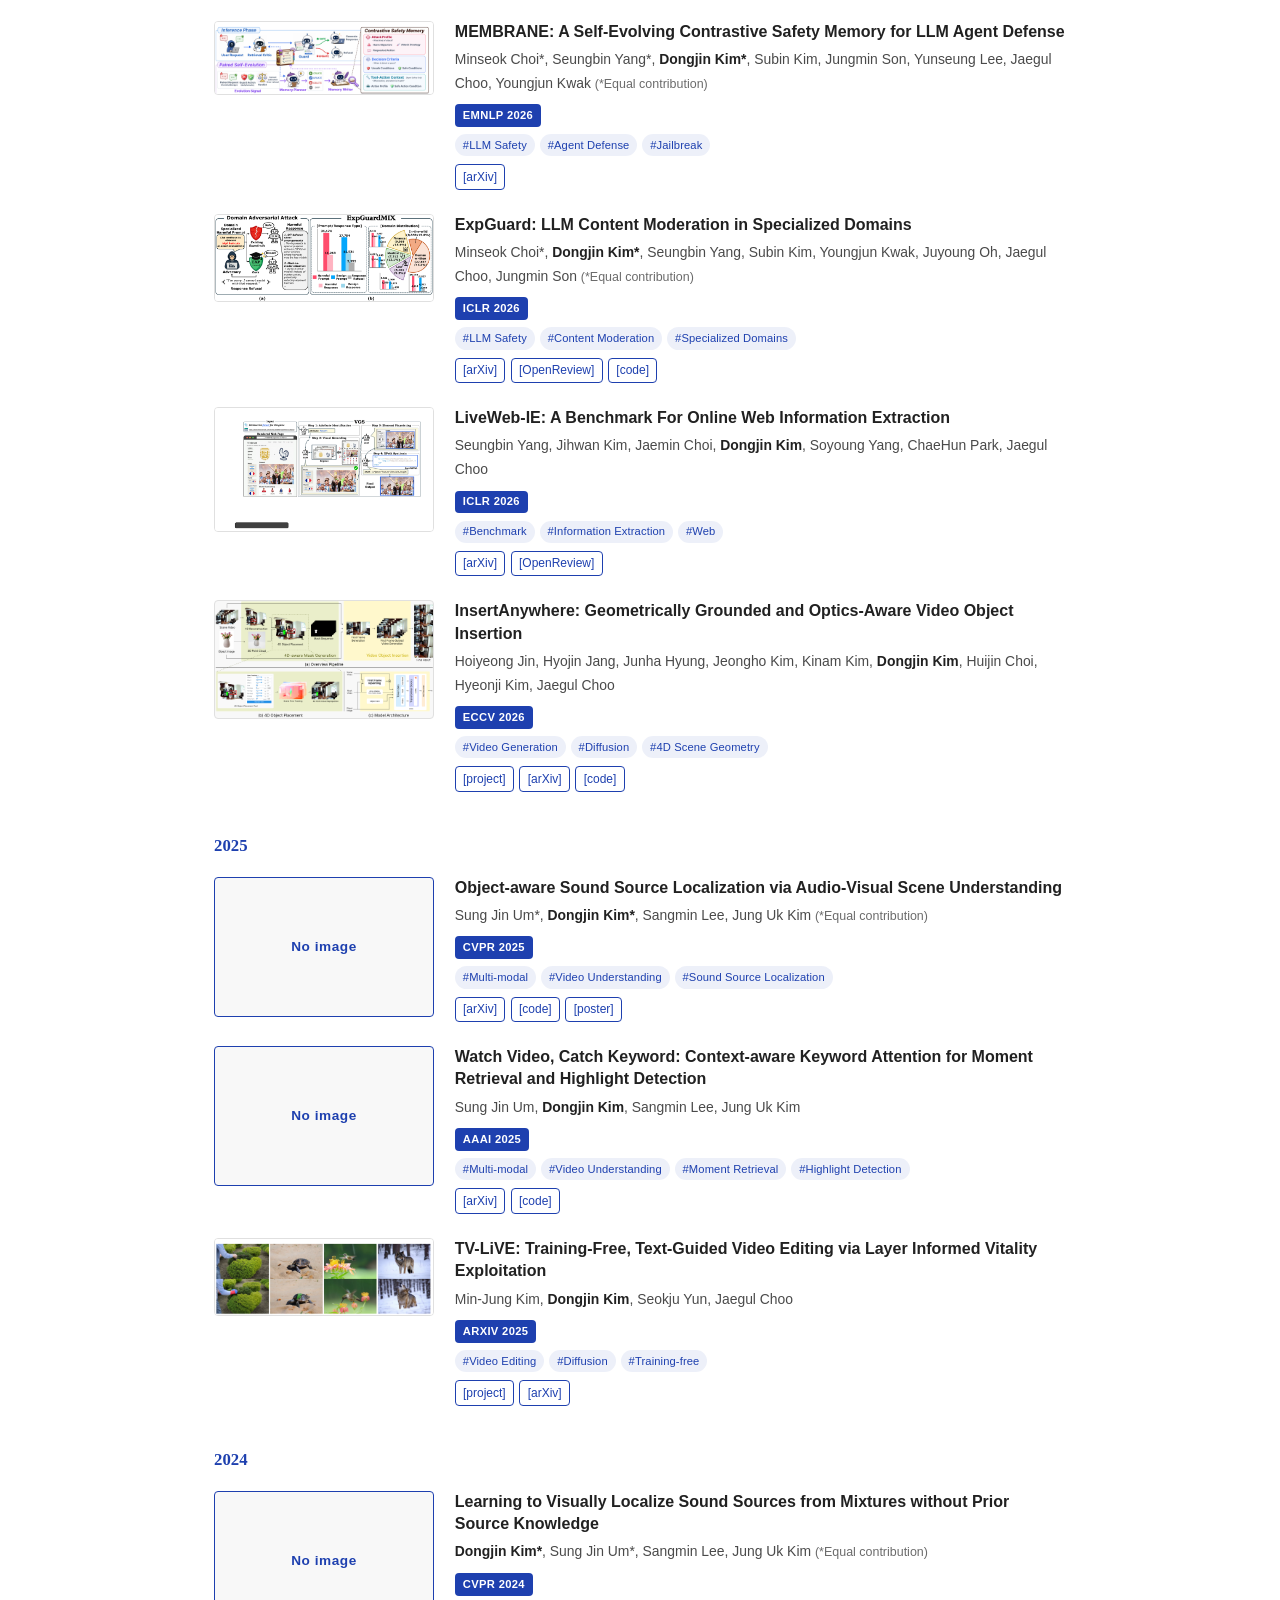
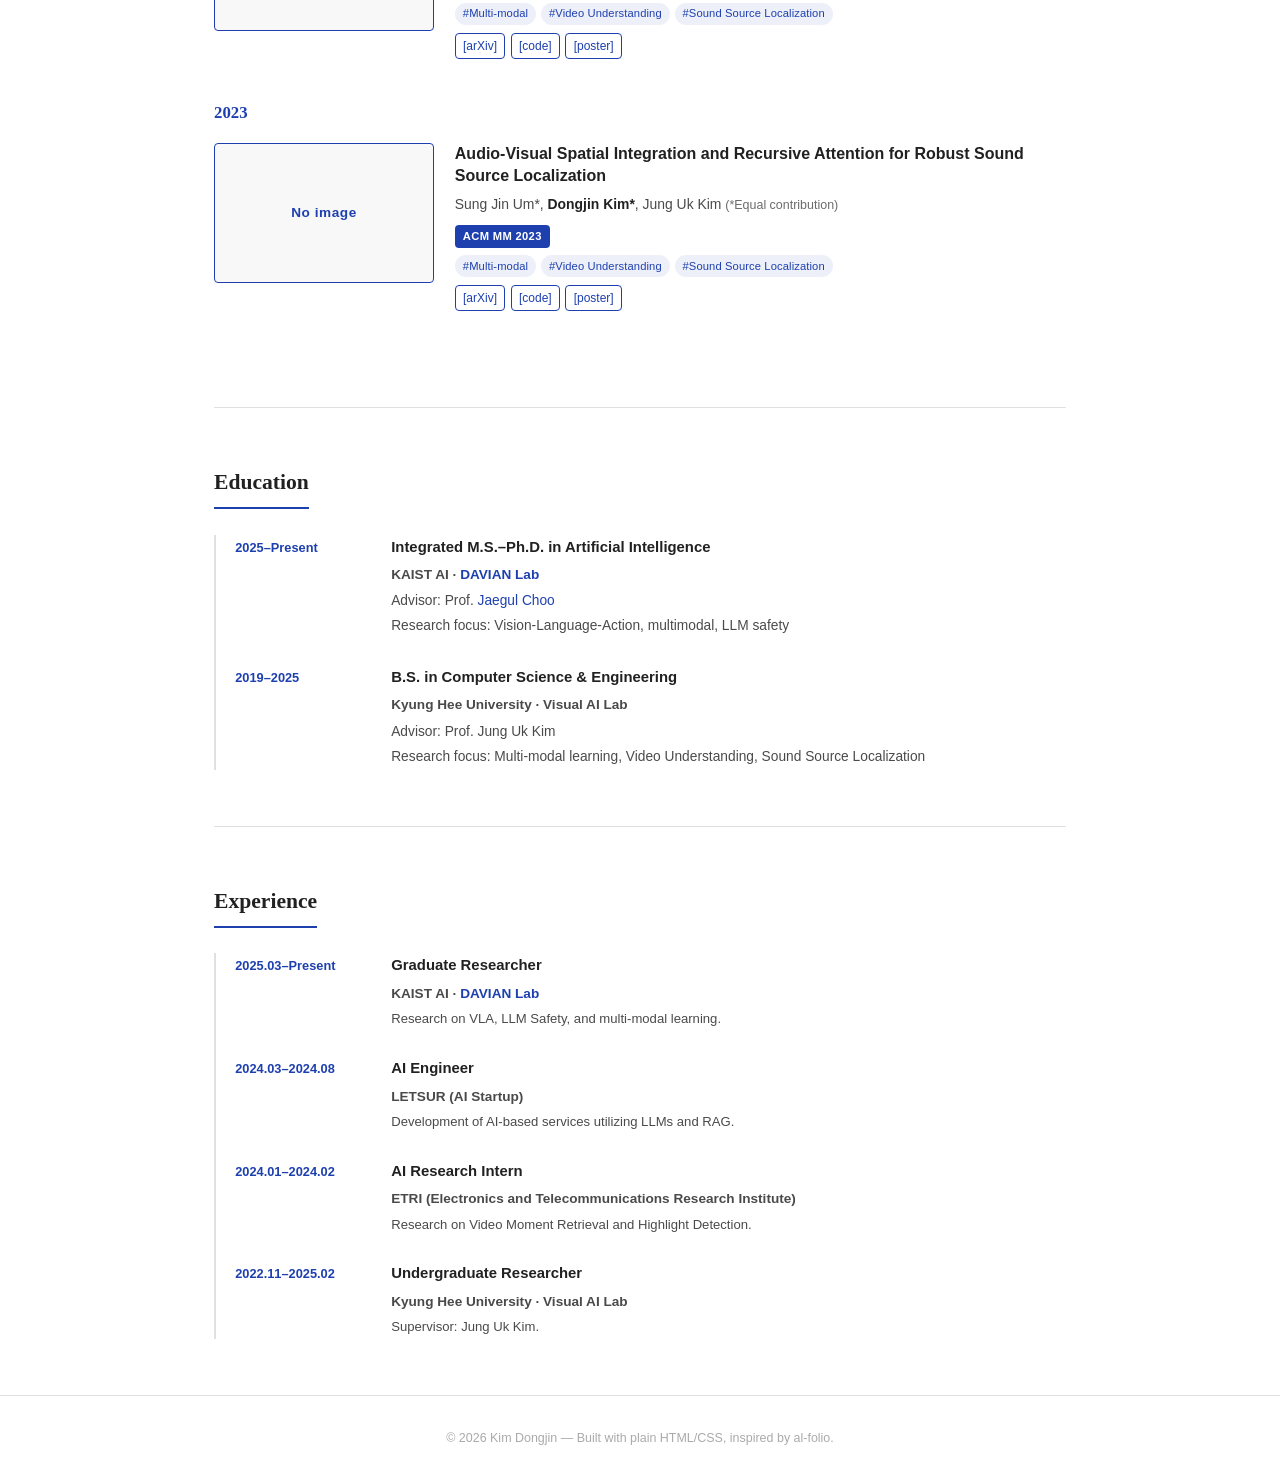
==== commit 2b32ab6d: "feat: show publication figures uncropped and add a click-to-enlarge lightbox The thumbnails were los" ====
--- a/index.html
+++ b/index.html
@@ -10,7 +10,7 @@
   <meta property="og:image" content="images/profile_img_web.jpg" />
   <meta property="og:type" content="website" />
   <meta name="twitter:card" content="summary" />
-  <link rel="stylesheet" href="css/portfolio.css?v=3" />
+  <link rel="stylesheet" href="css/portfolio.css?v=4" />
 </head>
 <body><!-- education logos are OFF by default; add class="edu-logos-on" to this tag to show them -->
 
@@ -611,6 +611,80 @@
       });
     });
   })();
+  // Publication figure lightbox
+  (function () {
+    var thumbs = document.querySelectorAll('.pub-thumb');
+    if (!thumbs.length) return;
+
+    var box = null, lastFocus = null;
+
+    function close() {
+      if (!box) return;
+      box.remove();
+      box = null;
+      document.body.classList.remove('lightbox-open');
+      if (lastFocus) lastFocus.focus();
+    }
+
+    function open(thumb) {
+      close();
+      lastFocus = thumb;
+
+      var item = thumb.closest('.pub-item');
+      var title = item ? item.querySelector('.pub-title') : null;
+
+      box = document.createElement('div');
+      box.className = 'lightbox';
+      box.setAttribute('role', 'dialog');
+      box.setAttribute('aria-modal', 'true');
+      box.setAttribute('aria-label', title ? title.textContent : 'Publication figure');
+
+      var close_ = document.createElement('button');
+      close_.className = 'lightbox-close';
+      close_.setAttribute('aria-label', 'Close');
+      close_.innerHTML = '&times;';
+
+      var full = document.createElement('img');
+      full.src = thumb.src;
+      full.alt = thumb.alt;
+
+      box.appendChild(close_);
+      box.appendChild(full);
+
+      if (title) {
+        var cap = document.createElement('p');
+        cap.className = 'lightbox-caption';
+        cap.textContent = title.textContent;
+        box.appendChild(cap);
+      }
+
+      // click the backdrop (not the image) to dismiss
+      box.addEventListener('click', function (e) {
+        if (e.target !== full) close();
+      });
+
+      document.body.appendChild(box);
+      document.body.classList.add('lightbox-open');
+      close_.focus();
+    }
+
+    document.addEventListener('keydown', function (e) {
+      if (box && e.key === 'Escape') close();
+    });
+
+    thumbs.forEach(function (thumb) {
+      thumb.setAttribute('role', 'button');
+      thumb.setAttribute('tabindex', '0');
+      thumb.setAttribute('aria-label', 'Enlarge figure');
+      thumb.addEventListener('click', function () { open(thumb); });
+      thumb.addEventListener('keydown', function (e) {
+        if (e.key === 'Enter' || e.key === ' ') {
+          e.preventDefault();
+          open(thumb);
+        }
+      });
+    });
+  })();
 </script>
 
 </body>
--- a/css/portfolio.css
+++ b/css/portfolio.css
@@ -332,23 +332,32 @@
 
 .pub-item {
   display: grid;
-  grid-template-columns: 160px 1fr;
+  grid-template-columns: 220px 1fr;
   gap: 1.3rem;
   align-items: start;
 }
 
 .pub-thumb {
-  width: 160px;
-  height: 108px;
-  object-fit: cover;
+  width: 220px;
+  height: auto;
+  display: block;
   border-radius: var(--radius);
   border: 1px solid var(--border);
   background: var(--bg-alt);
+  cursor: zoom-in;
+  transition: border-color 0.12s, box-shadow 0.12s;
+}
+
+.pub-thumb:hover,
+.pub-thumb:focus-visible {
+  border-color: var(--accent);
+  box-shadow: 0 2px 10px rgba(30, 64, 175, 0.18);
+  outline: none;
 }
 
 .pub-thumb-placeholder {
-  width: 160px;
-  height: 108px;
+  width: 220px;
+  height: 140px;
   border-radius: var(--radius);
   border: 1px solid var(--accent);
   background: var(--bg-alt);
@@ -606,7 +615,10 @@
   .pub-item {
     grid-template-columns: 1fr;
   }
-  .pub-thumb,
+  .pub-thumb {
+    width: 100%;
+    height: auto;
+  }
   .pub-thumb-placeholder {
     width: 100%;
     height: 140px;
@@ -628,3 +640,56 @@
   .bio-col h1 { font-size: 1.5rem; }
   .profile-photo { width: 150px; height: 150px; }
 }
+
+/* ---------- Lightbox ---------- */
+.lightbox {
+  position: fixed;
+  inset: 0;
+  z-index: 1000;
+  display: flex;
+  flex-direction: column;
+  align-items: center;
+  justify-content: center;
+  gap: 1rem;
+  padding: 3rem 1.5rem 2rem;
+  background: rgba(20, 20, 20, 0.88);
+  cursor: zoom-out;
+}
+
+.lightbox img {
+  max-width: min(1400px, 94vw);
+  max-height: 82vh;
+  width: auto;
+  height: auto;
+  object-fit: contain;
+  border-radius: var(--radius);
+  background: #fff;
+  cursor: default;
+}
+
+.lightbox-caption {
+  color: #f0f0f0;
+  font-size: 0.9rem;
+  line-height: 1.4;
+  text-align: center;
+  max-width: 70ch;
+}
+
+.lightbox-close {
+  position: absolute;
+  top: 1rem;
+  right: 1.25rem;
+  width: 2.25rem;
+  height: 2.25rem;
+  border: 1px solid rgba(255, 255, 255, 0.4);
+  border-radius: 50%;
+  background: transparent;
+  color: #fff;
+  font-size: 1.35rem;
+  line-height: 1;
+  cursor: pointer;
+}
+
+.lightbox-close:hover { background: rgba(255, 255, 255, 0.15); }
+
+body.lightbox-open { overflow: hidden; }
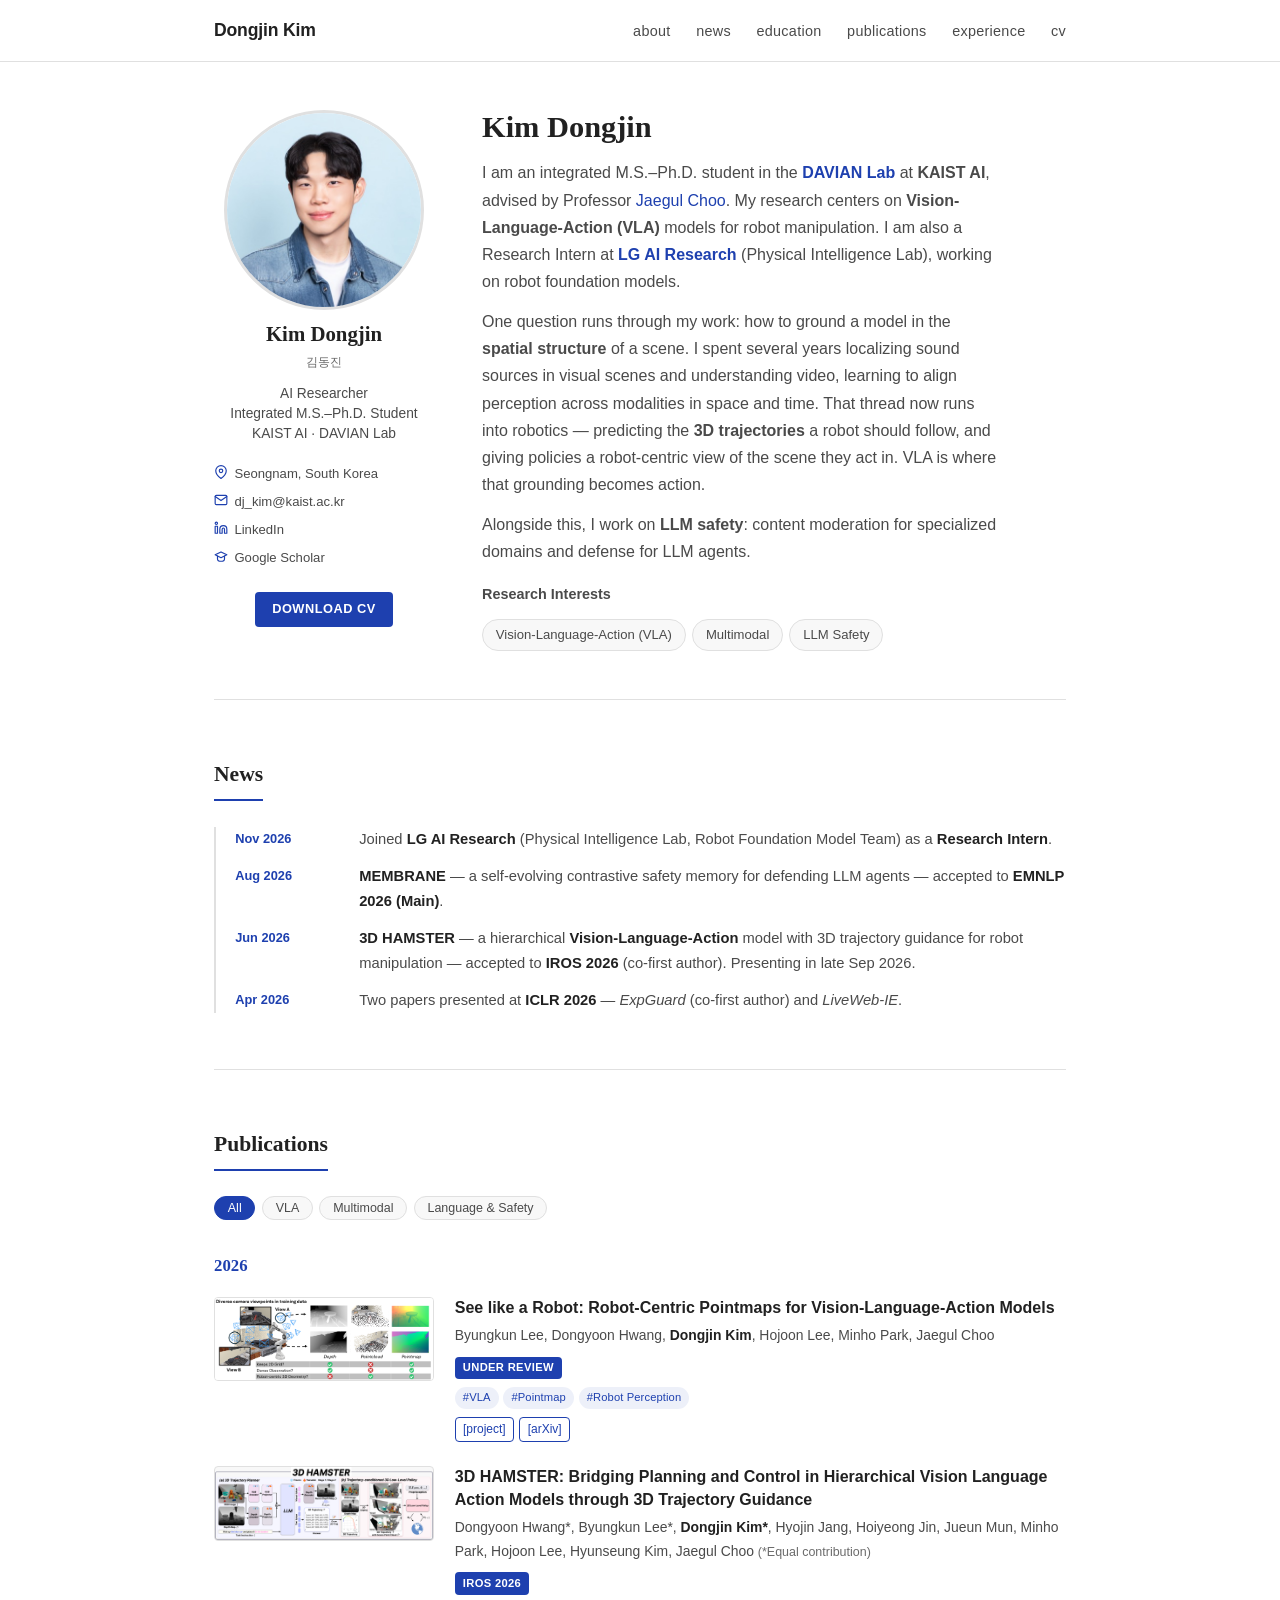
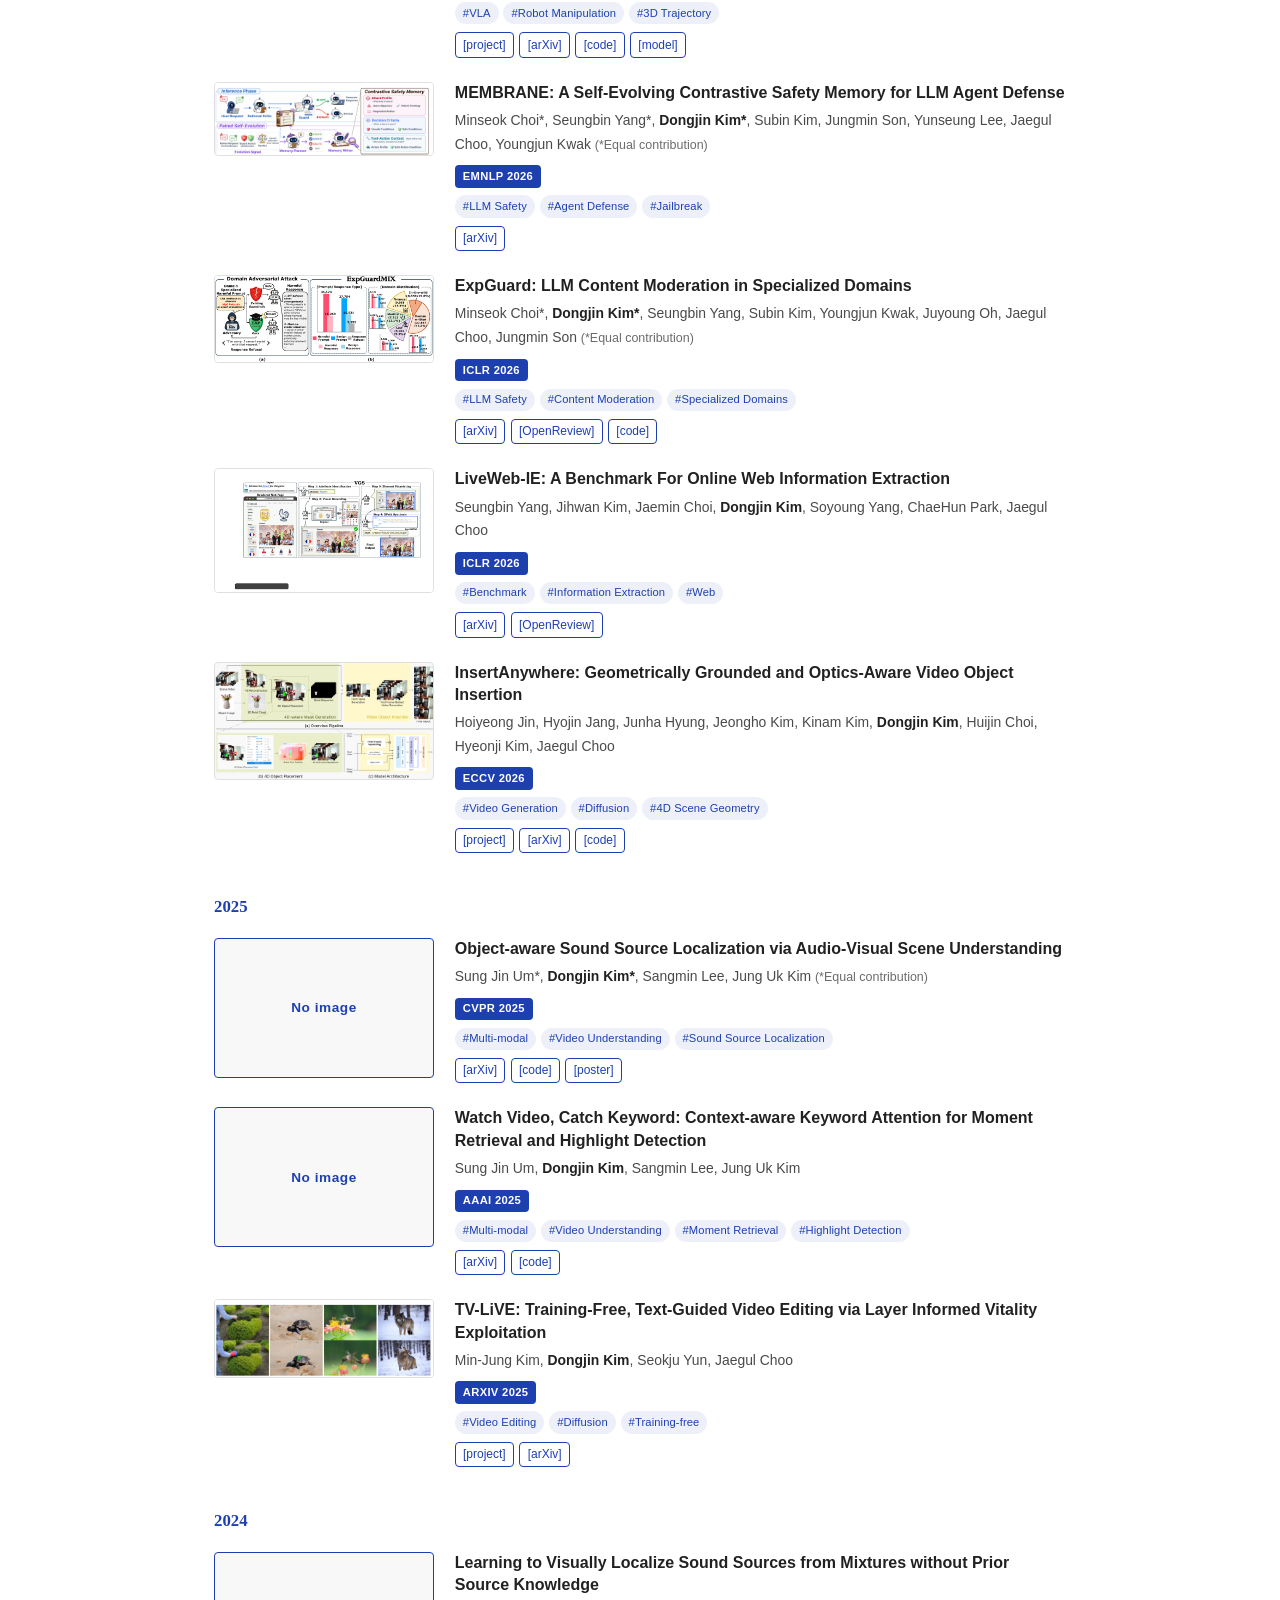
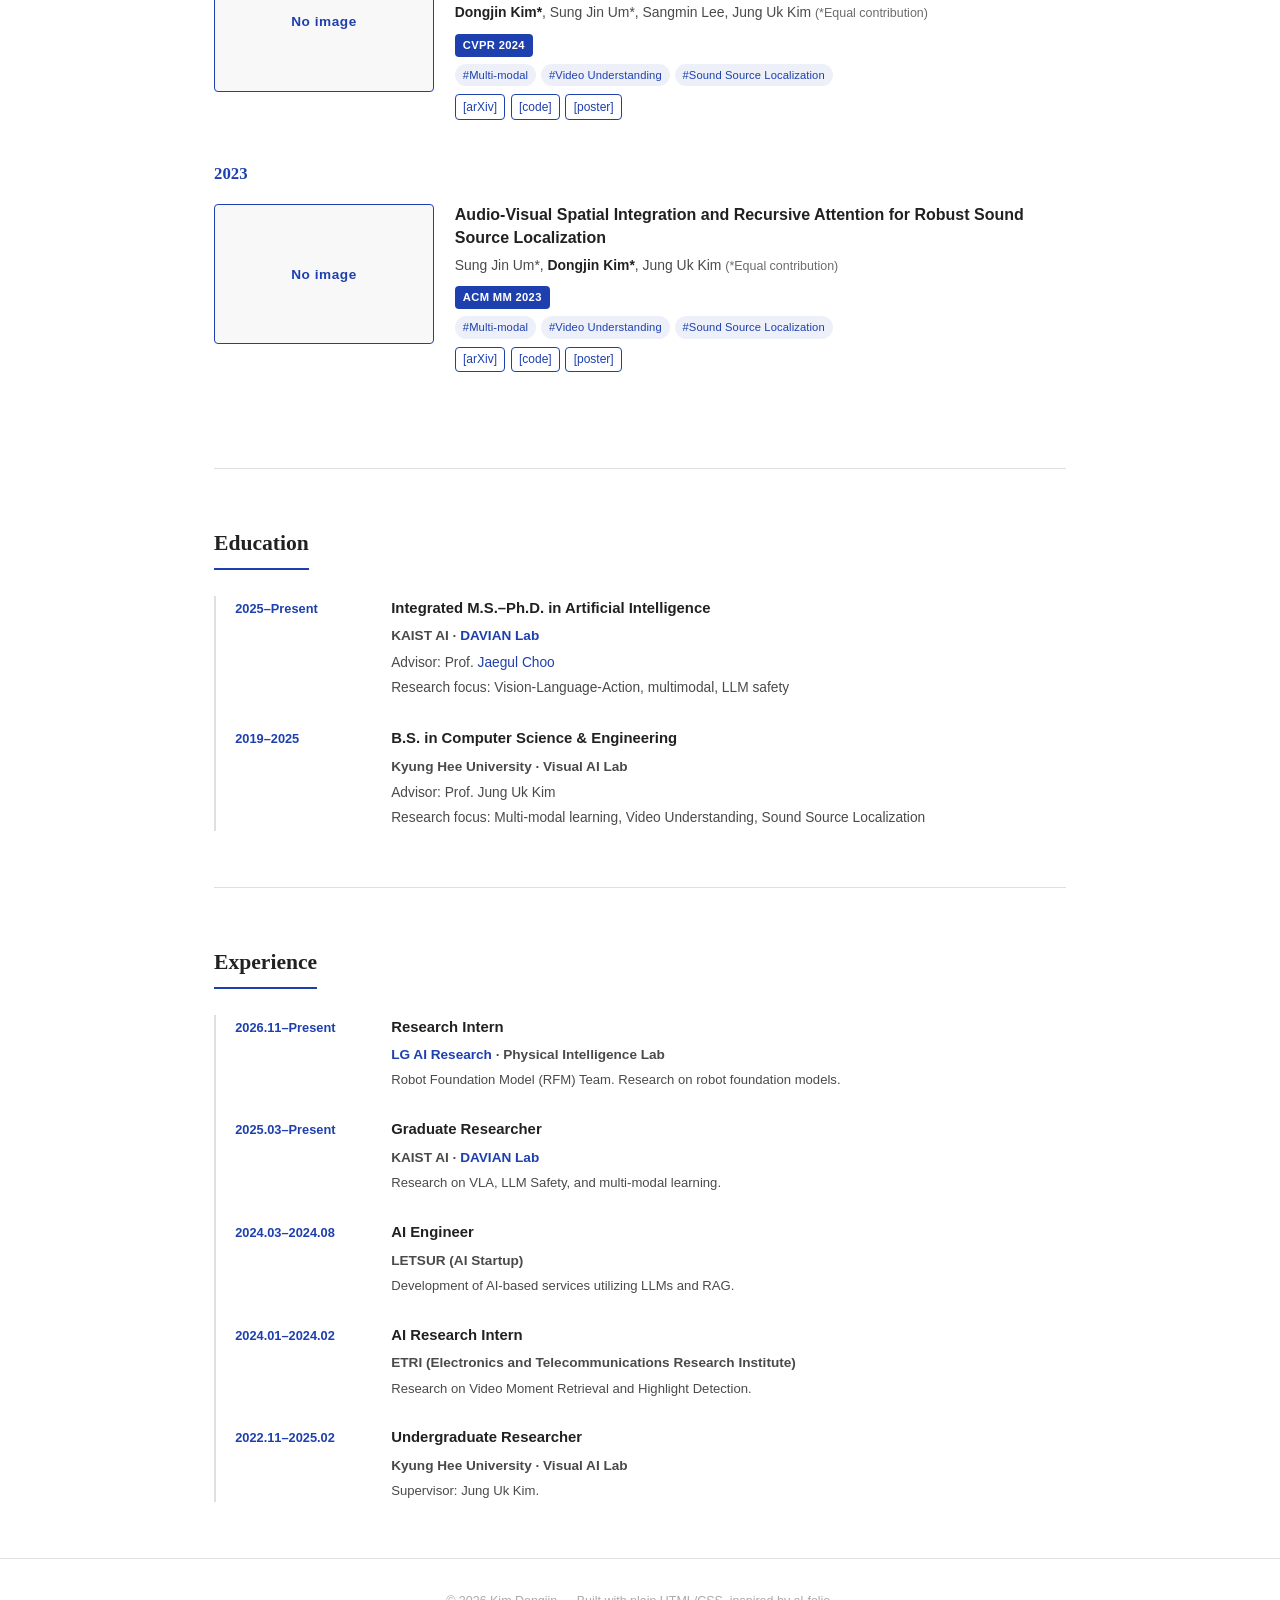
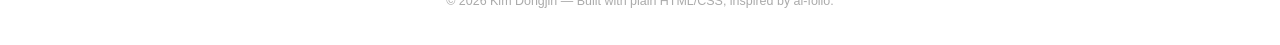
==== commit 8e8b21c5: "Add LG AI Research internship to homepage (bio, news, experience)" ====
--- a/index.html
+++ b/index.html
@@ -87,6 +87,9 @@
           advised by Professor <a href="https://sites.google.com/site/jaegulchoo/" target="_blank" rel="noopener">Jaegul Choo</a>.
           My research centers on
           <strong>Vision-Language-Action (VLA)</strong> models for robot manipulation.
+          I am also a Research Intern at
+          <a href="https://www.lgresearch.ai/" target="_blank" rel="noopener"><strong>LG AI Research</strong></a>
+          (Physical Intelligence Lab), working on robot foundation models.
         </p>
 
         <p>
@@ -122,6 +125,11 @@
     <ul class="news-list" aria-label="Recent news">
 
       <li class="news-item">
+        <span class="news-date">Nov 2026</span>
+        <span class="news-text">Joined <a href="https://www.lgresearch.ai/" target="_blank" rel="noopener"><strong>LG AI Research</strong></a> (Physical Intelligence Lab, Robot Foundation Model Team) as a <strong>Research Intern</strong>.</span>
+      </li>
+
+      <li class="news-item">
         <span class="news-date">Aug 2026</span>
         <span class="news-text"><strong>MEMBRANE</strong> — a self-evolving contrastive safety memory for defending LLM agents — accepted to <strong>EMNLP 2026 (Main)</strong>.</span>
       </li>
@@ -508,6 +516,15 @@
   <section id="experience" aria-labelledby="exp-heading">
     <h2 class="section-title" id="exp-heading">Experience</h2>
     <ul class="exp-list" aria-label="Work and research experience">
+
+      <li class="exp-item">
+        <div class="exp-period">2026.11–Present</div>
+        <div class="exp-body">
+          <p class="exp-role">Research Intern</p>
+          <p class="exp-org"><a href="https://www.lgresearch.ai/" target="_blank" rel="noopener">LG AI Research</a> · Physical Intelligence Lab</p>
+          <p class="exp-desc">Robot Foundation Model (RFM) Team. Research on robot foundation models.</p>
+        </div>
+      </li>
 
       <li class="exp-item">
         <div class="exp-period">2025.03–Present</div>
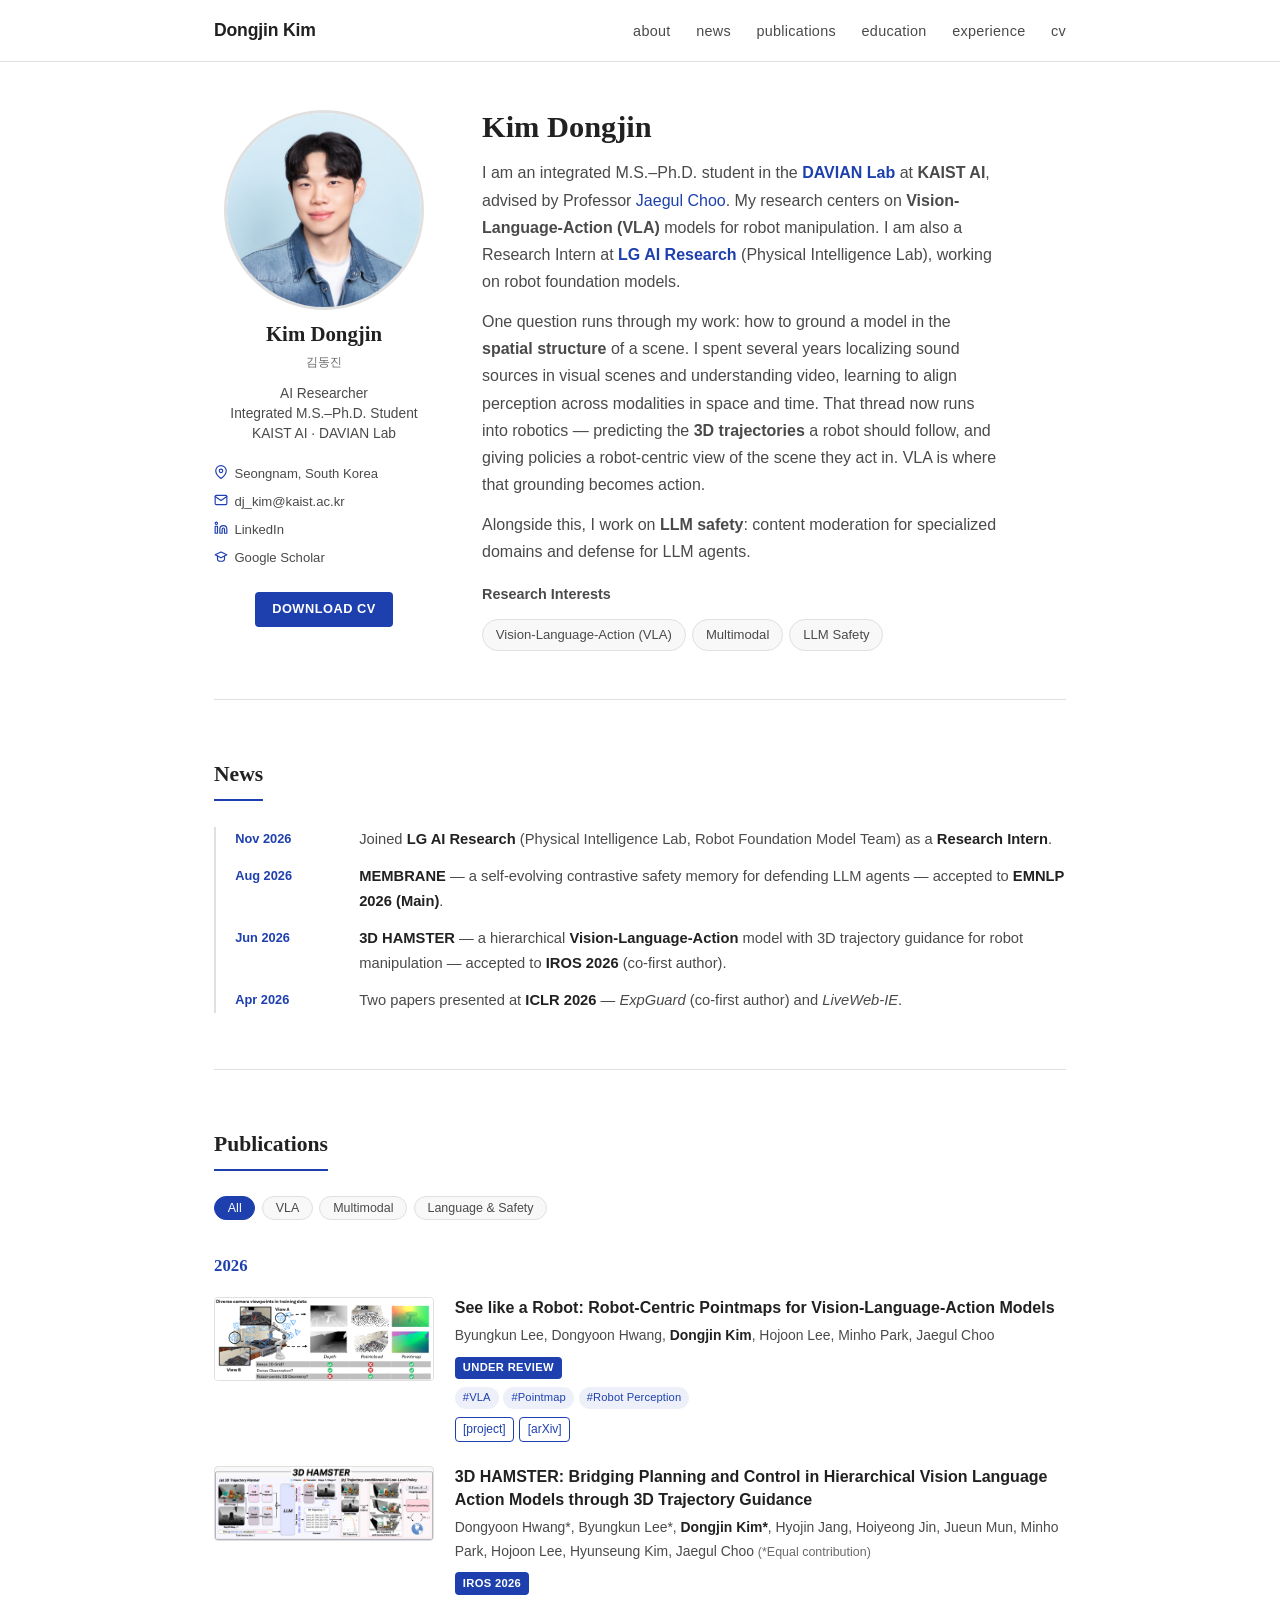
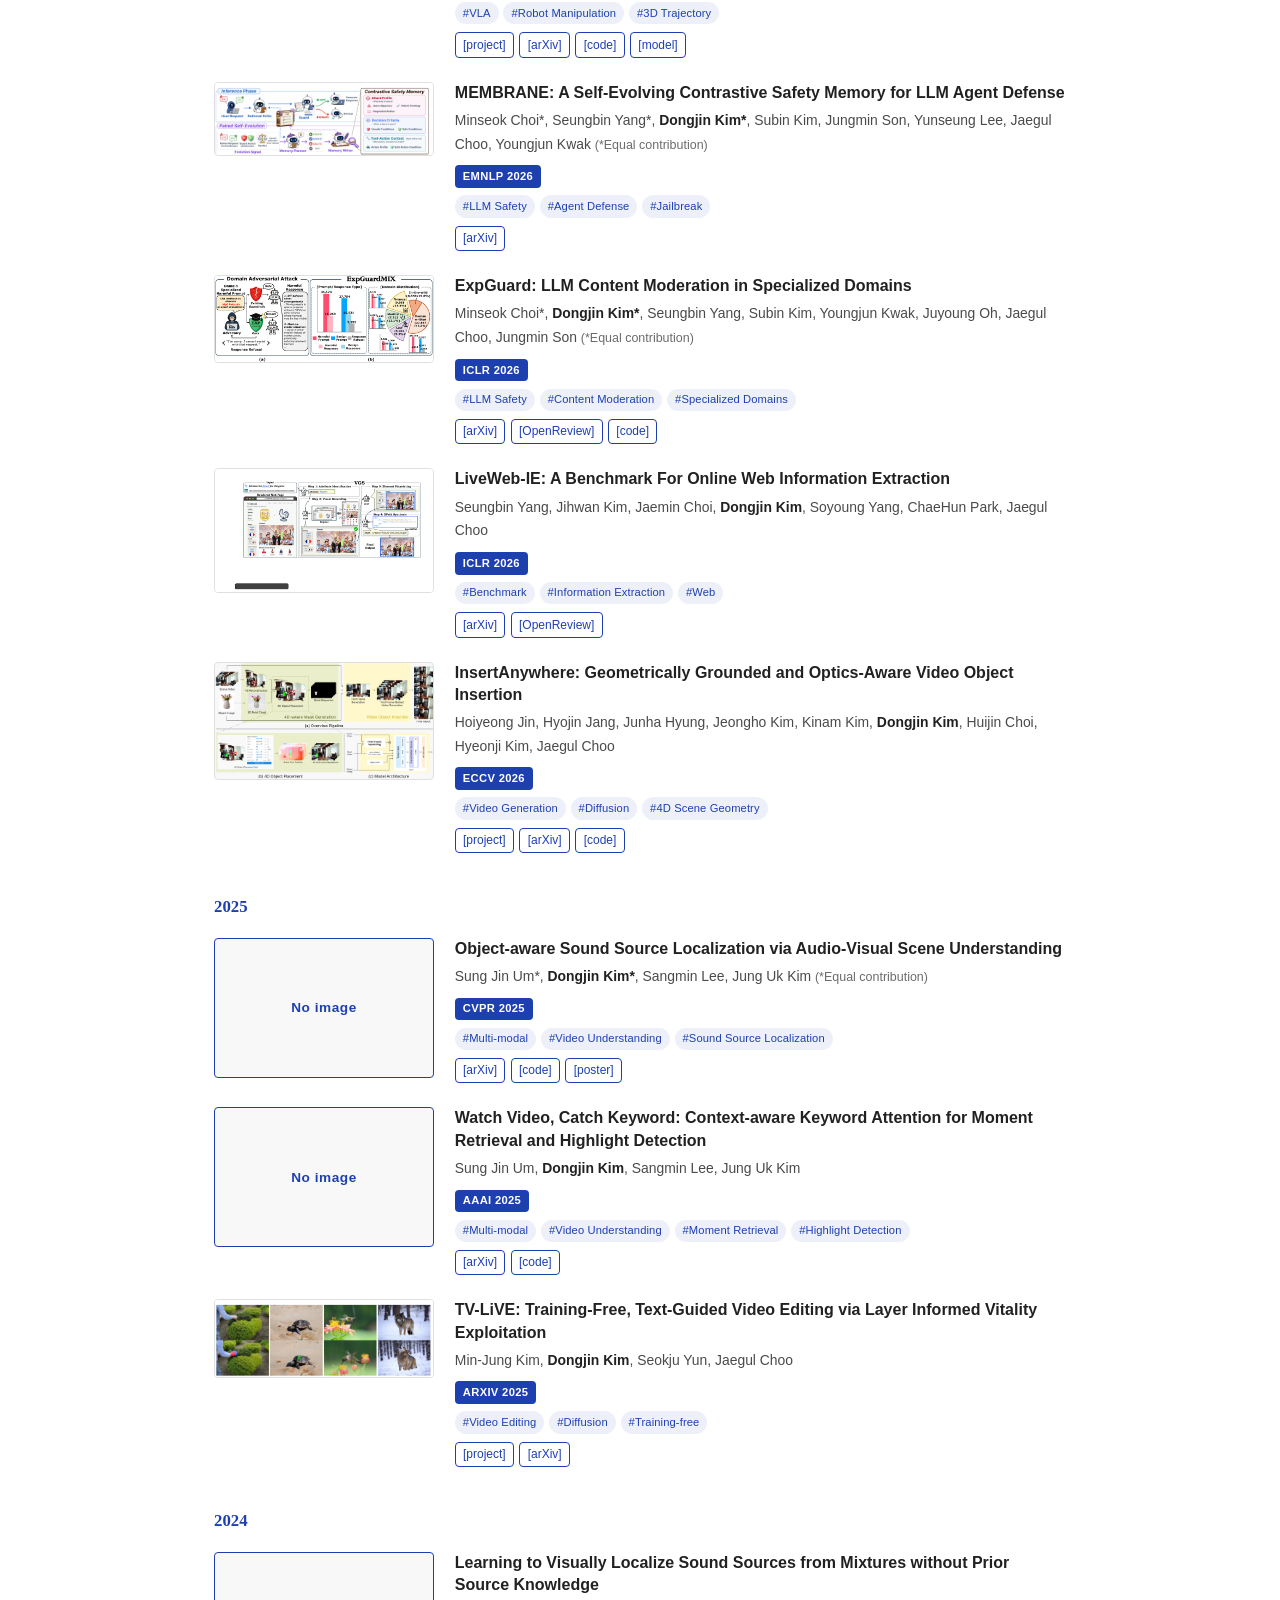
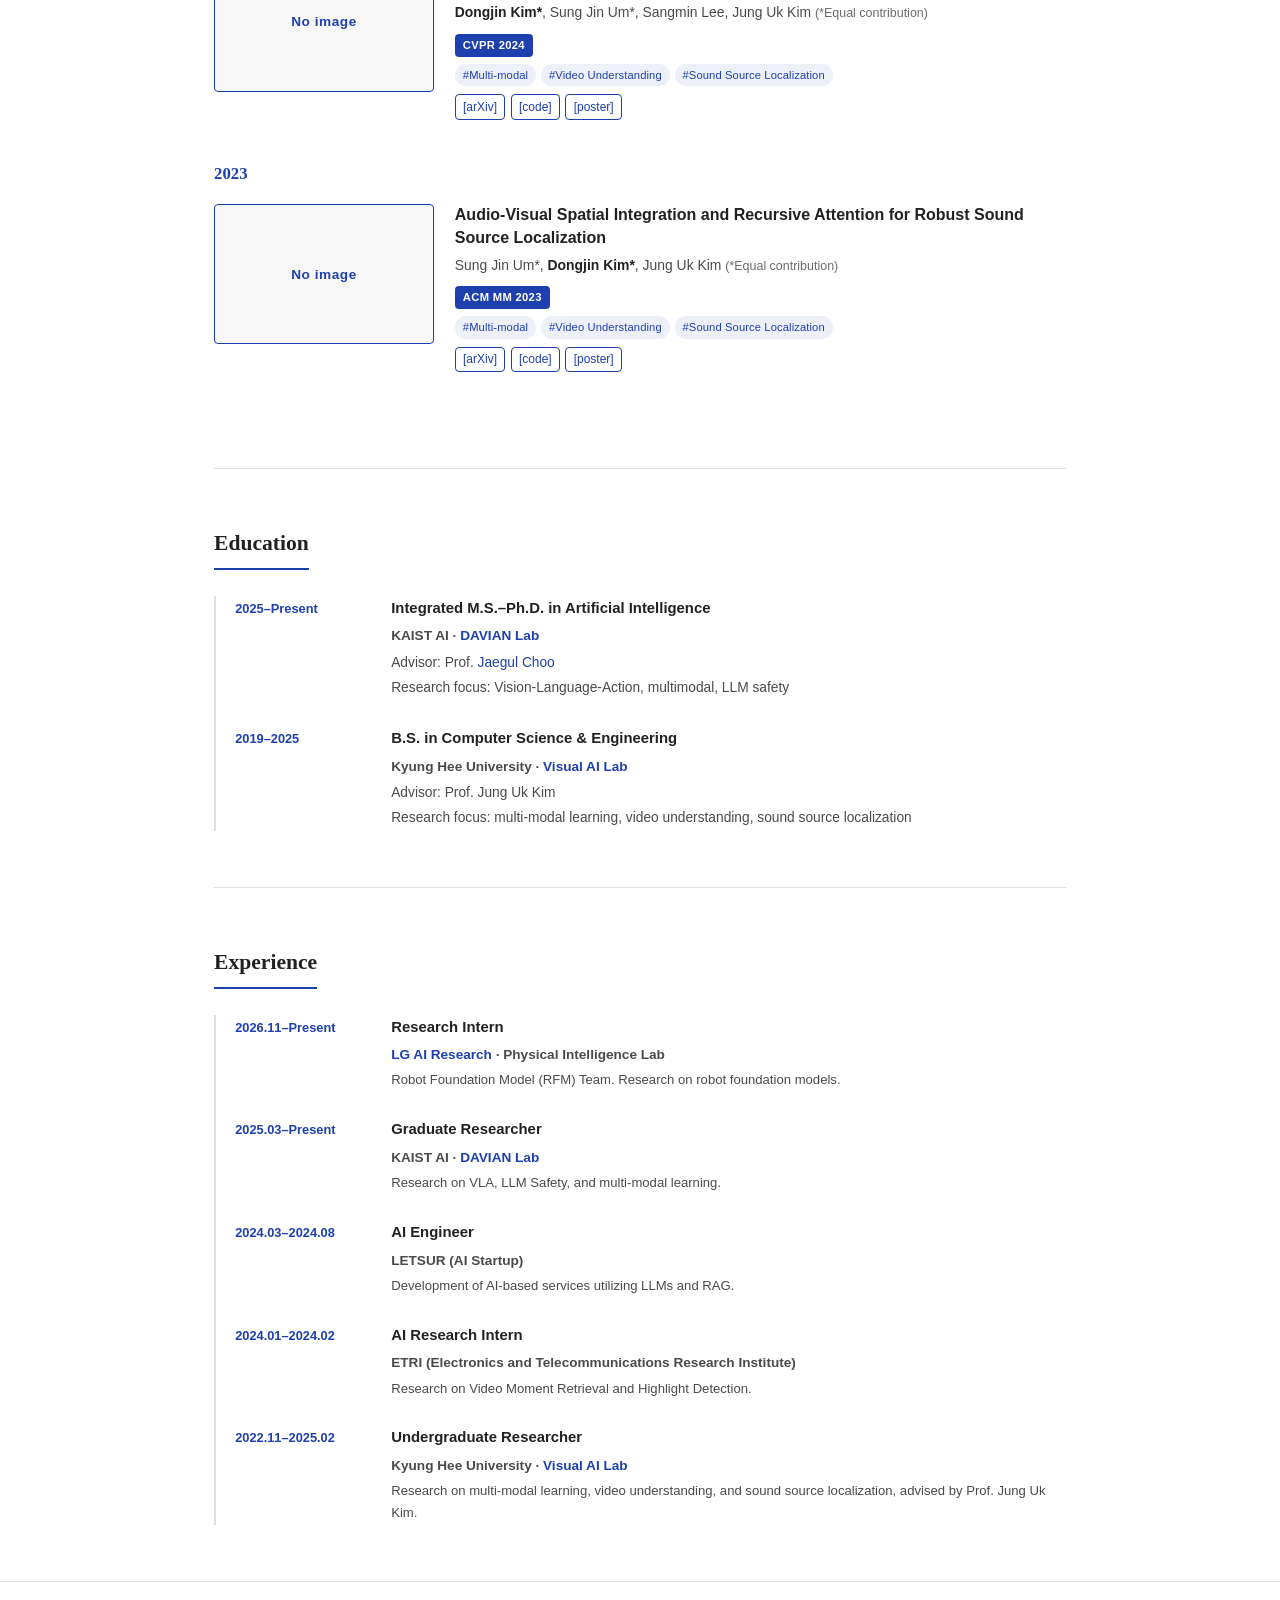
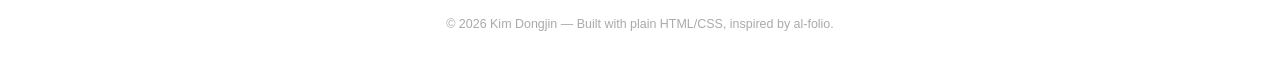
==== commit 93bbf810: "Homepage: link KHU Visual AI Lab, fix nav order, tidy wording" ====
--- a/index.html
+++ b/index.html
@@ -26,8 +26,8 @@
     <ul class="nav-links" id="nav-menu">
       <li><a href="#about">about</a></li>
       <li><a href="#news">news</a></li>
+      <li><a href="#publications">publications</a></li>
       <li><a href="#education">education</a></li>
-      <li><a href="#publications">publications</a></li>
       <li><a href="#experience">experience</a></li>
       <li><a href="cv/">cv</a></li>
     </ul>
@@ -136,7 +136,7 @@
 
       <li class="news-item">
         <span class="news-date">Jun 2026</span>
-        <span class="news-text"><a href="https://davian-robotics.github.io/3D_HAMSTER/" target="_blank" rel="noopener"><strong>3D HAMSTER</strong></a> — a hierarchical <strong>Vision-Language-Action</strong> model with 3D trajectory guidance for robot manipulation — accepted to <strong>IROS 2026</strong> (co-first author). Presenting in late Sep 2026.</span>
+        <span class="news-text"><a href="https://davian-robotics.github.io/3D_HAMSTER/" target="_blank" rel="noopener"><strong>3D HAMSTER</strong></a> — a hierarchical <strong>Vision-Language-Action</strong> model with 3D trajectory guidance for robot manipulation — accepted to <strong>IROS 2026</strong> (co-first author).</span>
       </li>
 
       <li class="news-item">
@@ -502,9 +502,9 @@
           <img class="edu-logo" src="images/educations/kyunghee_web.png" alt="Kyung Hee University emblem" width="52" height="52" />
           <div class="edu-text">
             <p class="edu-degree">B.S. in Computer Science &amp; Engineering</p>
-            <p class="edu-inst">Kyung Hee University · Visual AI Lab</p>
+            <p class="edu-inst">Kyung Hee University · <a href="https://visualai.khu.ac.kr/" target="_blank" rel="noopener">Visual AI Lab</a></p>
             <p class="edu-detail">Advisor: Prof. Jung Uk Kim</p>
-            <p class="edu-detail">Research focus: Multi-modal learning, Video Understanding, Sound Source Localization</p>
+            <p class="edu-detail">Research focus: multi-modal learning, video understanding, sound source localization</p>
           </div>
         </div>
       </li>
@@ -557,8 +557,8 @@
         <div class="exp-period">2022.11–2025.02</div>
         <div class="exp-body">
           <p class="exp-role">Undergraduate Researcher</p>
-          <p class="exp-org">Kyung Hee University · Visual AI Lab</p>
-          <p class="exp-desc">Supervisor: Jung Uk Kim.</p>
+          <p class="exp-org">Kyung Hee University · <a href="https://visualai.khu.ac.kr/" target="_blank" rel="noopener">Visual AI Lab</a></p>
+          <p class="exp-desc">Research on multi-modal learning, video understanding, and sound source localization, advised by Prof. Jung Uk Kim.</p>
         </div>
       </li>
 
